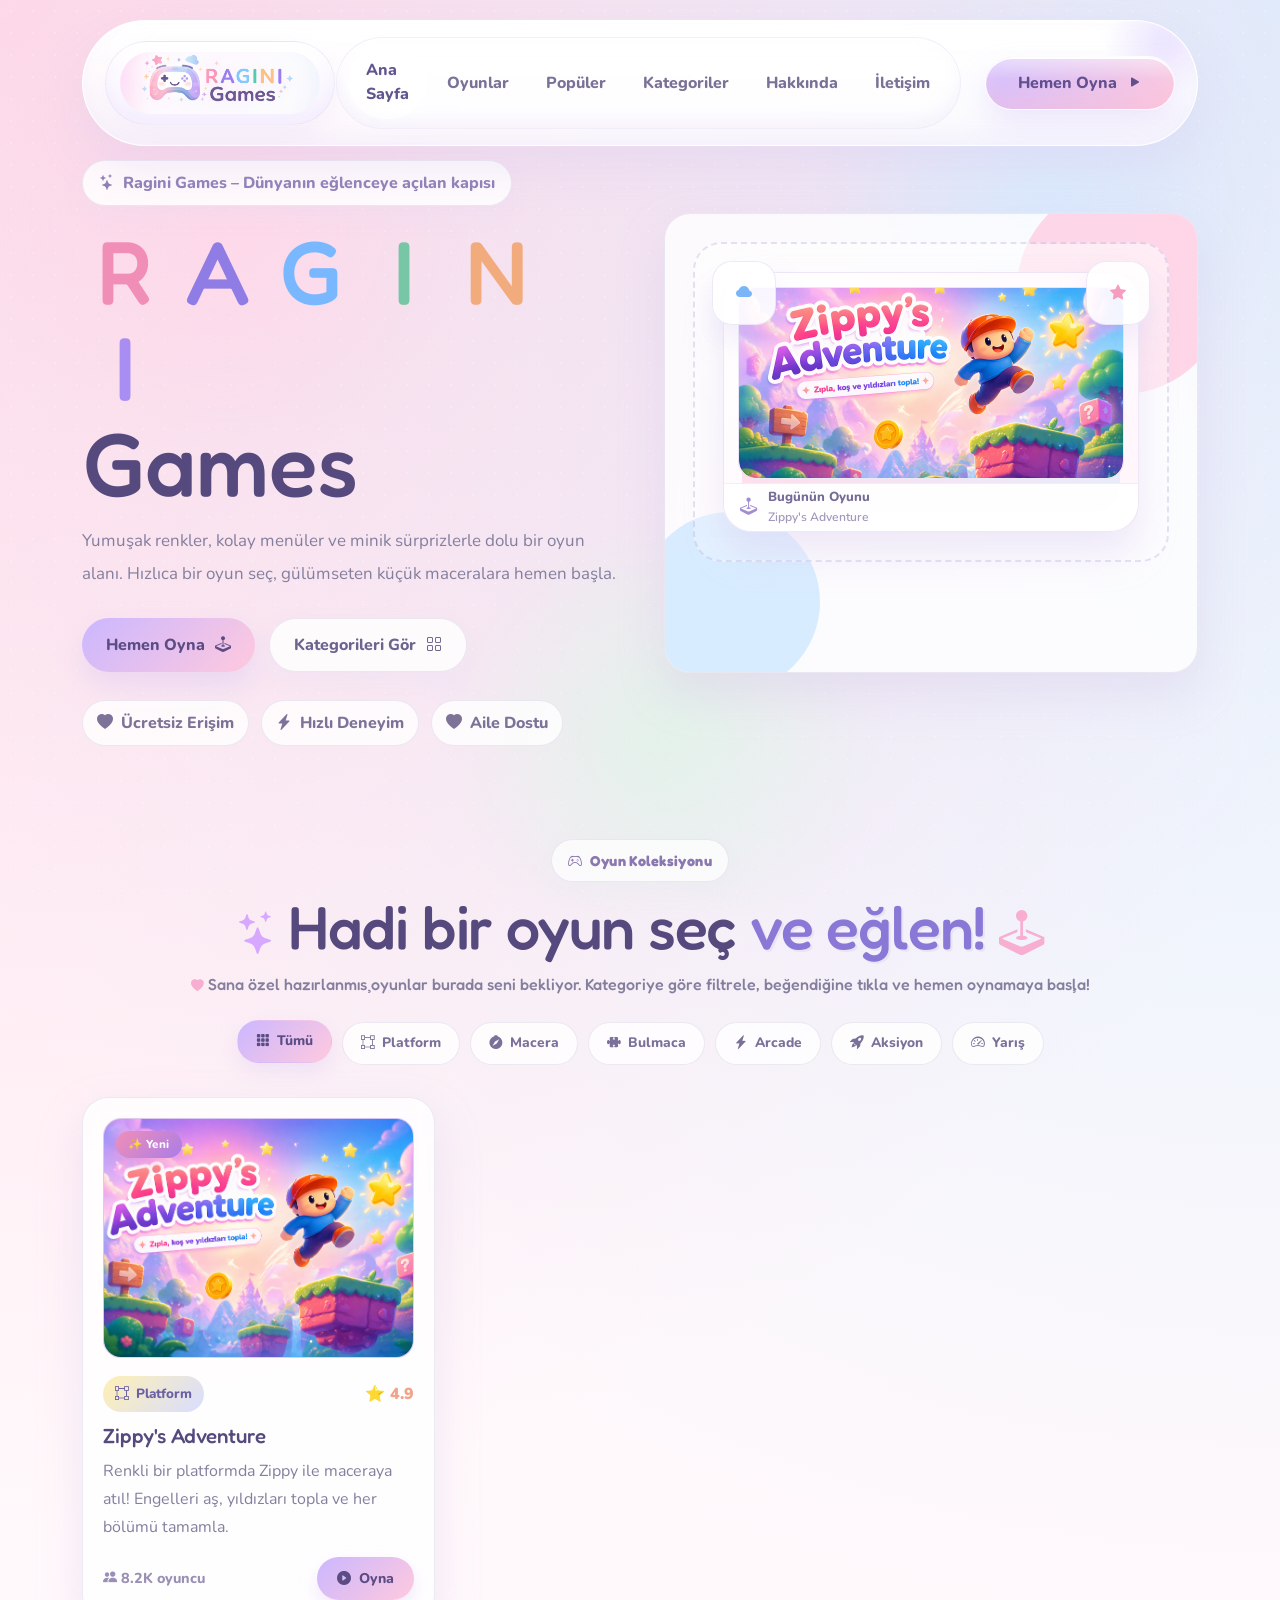
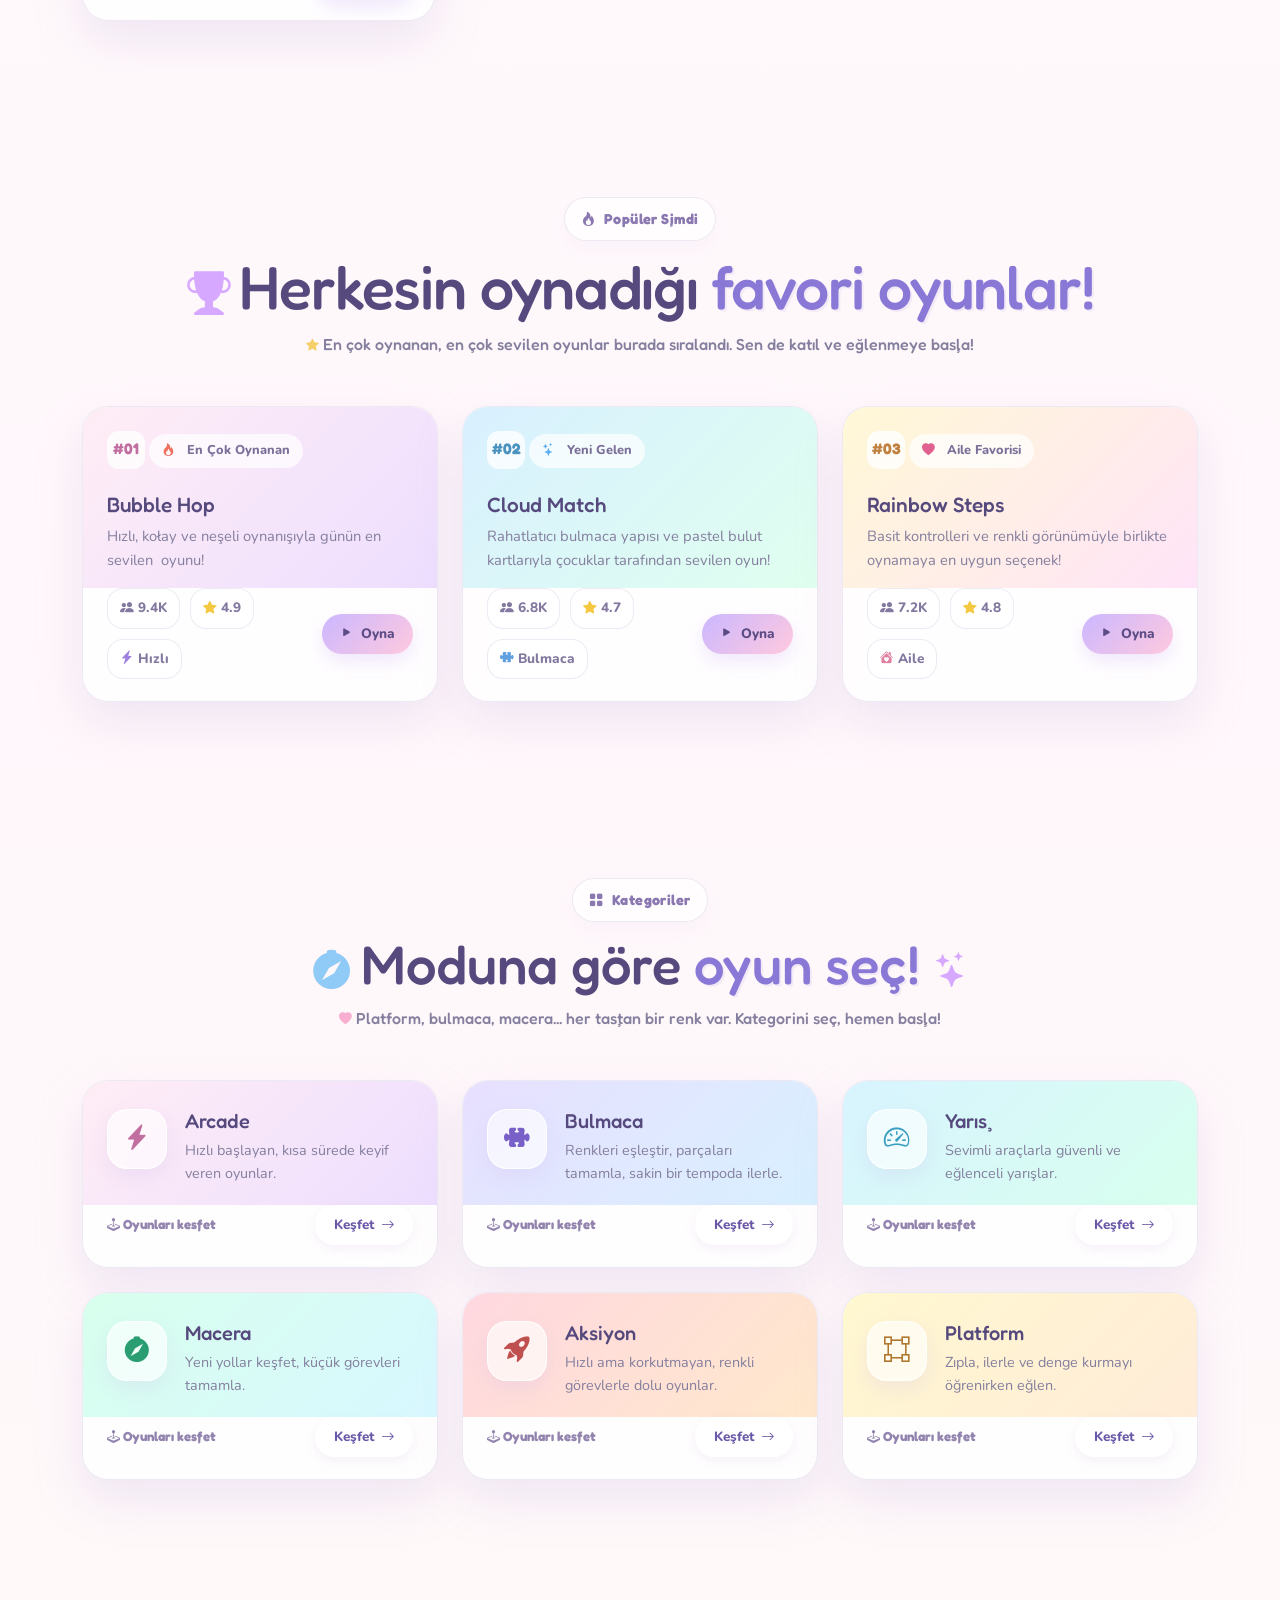
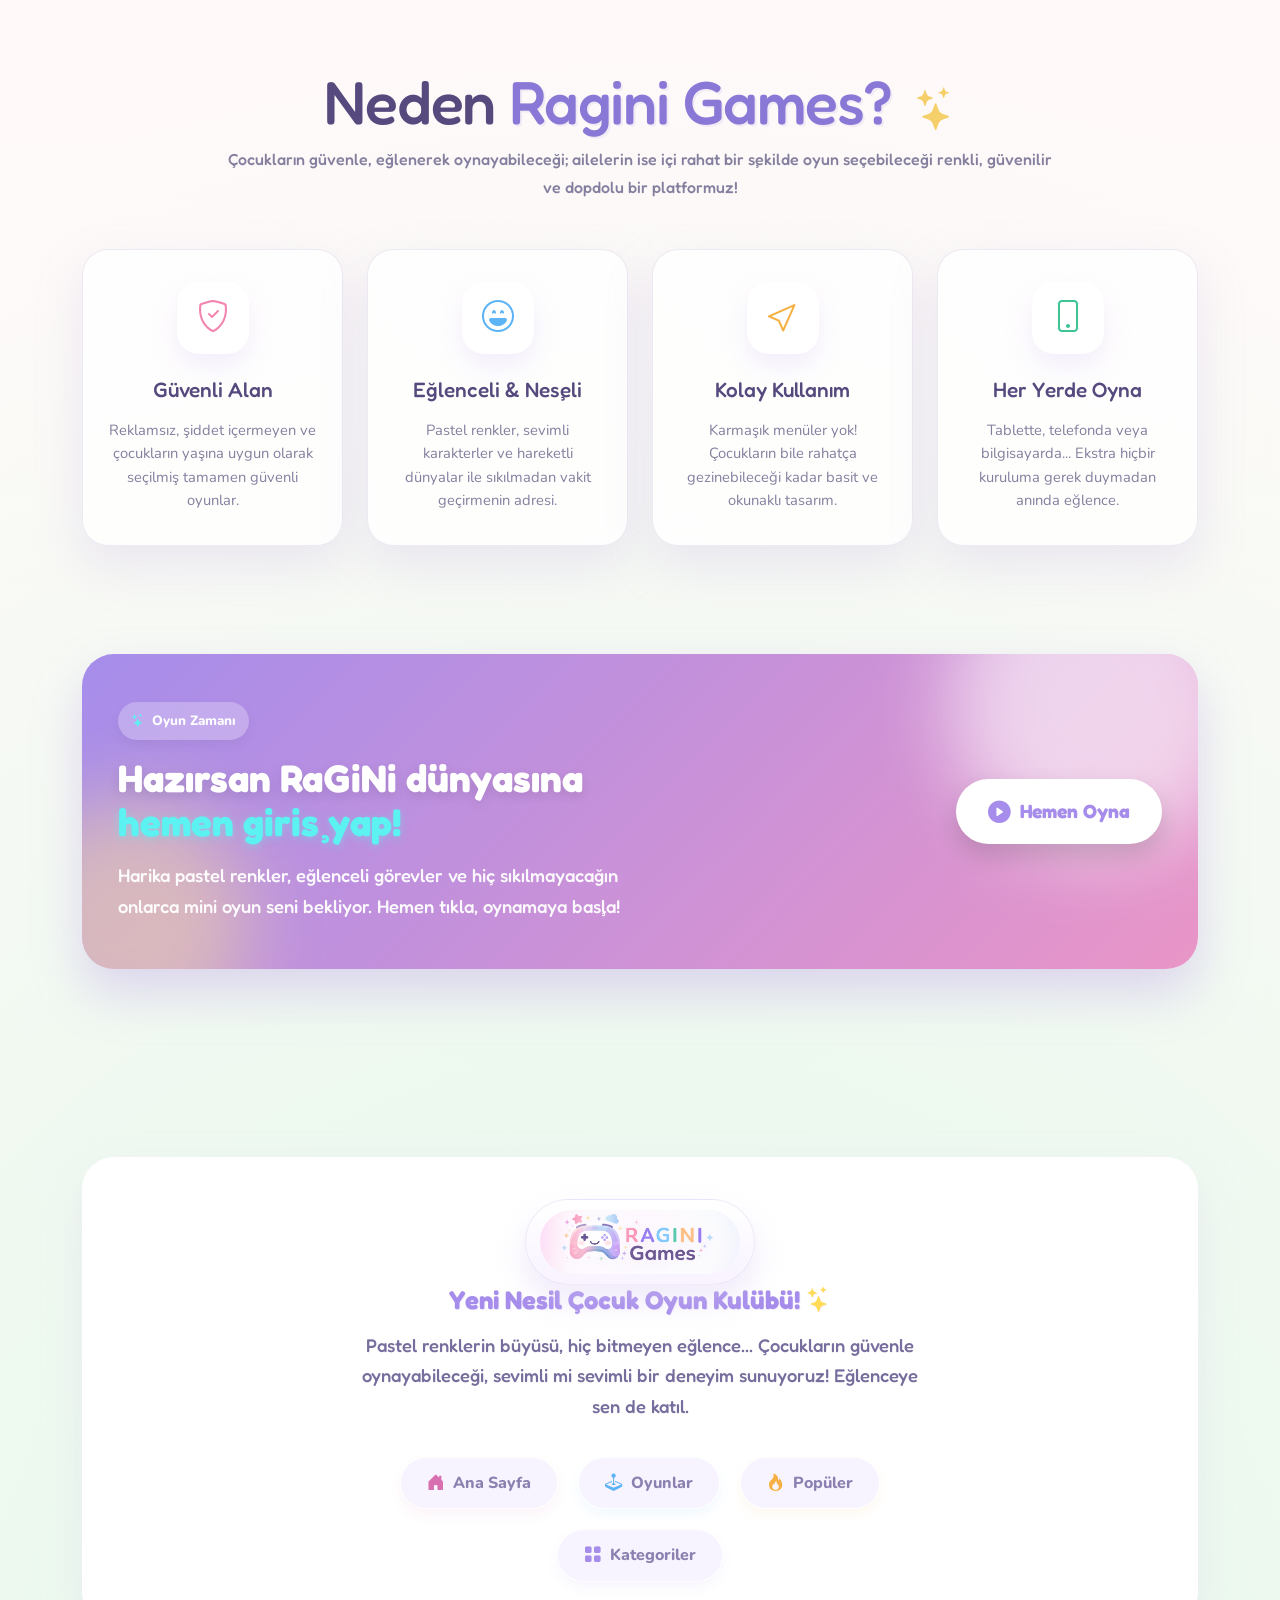
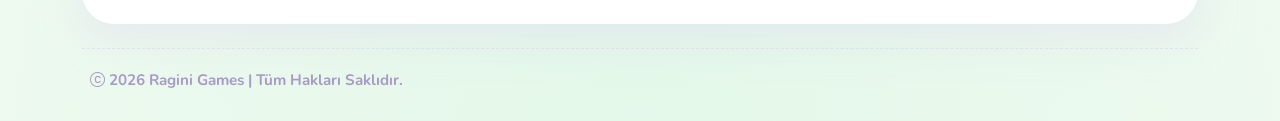
==== index.html @ 92280c50 "Feat: Arayüz eklendi." ====
<!DOCTYPE html>
<html lang="tr">

<head>
    <meta charset="UTF-8">
    <meta name="viewport" content="width=device-width, initial-scale=1.0">
    <title>Ragini Games | Eğlenceli Oyun Dünyası</title>
    <meta name="description"
        content="Ragini Games ile pastel renklerde, yumuşak tasarımlı ve çocuk dostu 2D oyunları keşfet.">

    <link rel="preconnect" href="https://fonts.googleapis.com">
    <link rel="preconnect" href="https://fonts.gstatic.com" crossorigin>
    <link
        href="https://fonts.googleapis.com/css2?family=Fredoka:wght@400;500;600;700&family=Nunito:wght@400;600;700;800&display=swap"
        rel="stylesheet">
    <link href="https://cdn.jsdelivr.net/npm/bootstrap@5.3.3/dist/css/bootstrap.min.css" rel="stylesheet"
        integrity="sha384-QWTKZyjpPEjISv5WaRU9OFeRpok6YctnYmDr5pNlyT2bRjXh0JMhjY6hW+ALEwIH" crossorigin="anonymous">
    <link rel="stylesheet" href="https://cdn.jsdelivr.net/npm/bootstrap-icons@1.11.3/font/bootstrap-icons.min.css">

    <style>
        :root {
            --bg: #fffaf7;
            --surface: rgba(255, 255, 255, 0.8);
            --surface-strong: #ffffff;
            --text: #4f4a67;
            --heading: #55497d;
            --muted: #847f9e;
            --border: rgba(148, 140, 190, 0.18);
            --pink: #ffc6de;
            --lavender: #d9c8ff;
            --sky: #cfe8ff;
            --mint: #cdf5df;
            --peach: #ffd8bf;
            --yellow: #ffe9a8;
            --shadow: 0 20px 45px rgba(202, 184, 228, 0.28);
            --radius-xl: 34px;
            --radius-lg: 26px;
            --radius-md: 20px;
            --font-heading: "Fredoka", sans-serif;
            --font-body: "Nunito", sans-serif;
        }

        * {
            box-sizing: border-box;
        }

        html {
            scroll-behavior: smooth;
        }

        body {
            margin: 0;
            color: var(--text);
            font-family: var(--font-body);
            background:
                radial-gradient(circle at top left, rgba(255, 198, 222, 0.65), transparent 30%),
                radial-gradient(circle at top right, rgba(207, 232, 255, 0.7), transparent 32%),
                radial-gradient(circle at bottom center, rgba(205, 245, 223, 0.55), transparent 34%),
                linear-gradient(180deg, #fffdfb 0%, #fff7fb 45%, #fefcf7 100%);
            overflow-x: hidden;
        }

        body::before,
        body::after {
            content: "";
            position: fixed;
            inset: 0;
            pointer-events: none;
            z-index: -1;
        }

        body::before {
            background-image: radial-gradient(rgba(255, 255, 255, 0.55) 1px, transparent 1px);
            background-size: 22px 22px;
            opacity: 0.4;
        }

        body::after {
            background:
                radial-gradient(circle at 18% 25%, rgba(255, 214, 232, 0.7), transparent 18%),
                radial-gradient(circle at 82% 22%, rgba(210, 235, 255, 0.65), transparent 18%),
                radial-gradient(circle at 52% 82%, rgba(214, 247, 225, 0.6), transparent 22%);
            filter: blur(16px);
        }

        a {
            color: inherit;
            text-decoration: none;
        }

        section {
            position: relative;
            padding: 88px 0;
        }

        .section-intro {
            max-width: 620px;
            margin-bottom: 32px;
        }

        .section-label {
            display: inline-flex;
            align-items: center;
            gap: 8px;
            padding: 10px 16px;
            border-radius: 999px;
            background: rgba(255, 255, 255, 0.72);
            border: 1px solid var(--border);
            box-shadow: 0 8px 20px rgba(234, 221, 247, 0.22);
            color: #8b78b1;
            font-size: 0.84rem;
            font-weight: 800;
            letter-spacing: 0.03em;
        }

        .section-title {
            margin: 16px 0 12px;
            color: var(--heading);
            font-family: var(--font-heading);
            font-size: clamp(2rem, 4vw, 3.3rem);
            line-height: 1.08;
        }

        .accent {
            color: #8a78d6;
        }

        .section-copy,
        .muted {
            color: var(--muted);
            font-size: 1.02rem;
            line-height: 1.8;
        }

        .soft-card {
            background: var(--surface);
            border: 1px solid var(--border);
            border-radius: var(--radius-lg);
            box-shadow: var(--shadow);
            backdrop-filter: blur(10px);
        }

        .lift {
            transition: transform 0.25s ease, box-shadow 0.25s ease;
        }

        .lift:hover {
            transform: translateY(-6px);
            box-shadow: 0 26px 48px rgba(202, 184, 228, 0.34);
        }

        .btn-soft {
            display: inline-flex;
            align-items: center;
            justify-content: center;
            gap: 10px;
            min-width: 158px;
            padding: 14px 24px;
            border-radius: 999px;
            font-weight: 800;
            border: 0;
            transition: transform 0.2s ease, box-shadow 0.2s ease;
        }

        .btn-soft:hover {
            transform: translateY(-2px);
        }

        .btn-soft.primary {
            background: linear-gradient(135deg, #cbb7ff, #ffc9de);
            color: #5b4c86;
            box-shadow: 0 14px 28px rgba(214, 193, 244, 0.42);
        }

        .btn-soft.secondary {
            background: rgba(255, 255, 255, 0.82);
            color: #6d6590;
            border: 1px solid var(--border);
            box-shadow: 0 10px 24px rgba(226, 218, 245, 0.24);
        }

        .site-navbar {
            padding: 20px 0;
            transition: padding 0.25s ease;
        }

        .site-navbar .nav-shell {
            position: relative;
            display: flex;
            flex-wrap: wrap;
            align-items: center;
            justify-content: space-between;
            gap: 16px 22px;
            background: linear-gradient(180deg, rgba(255, 255, 255, 0.96), rgba(255, 255, 255, 0.82));
            border: 1px solid rgba(255, 255, 255, 0.88);
            border-radius: 999px;
            padding: 16px 22px;
            box-shadow:
                0 24px 44px rgba(214, 198, 239, 0.3),
                inset 0 2px 0 rgba(255, 255, 255, 0.95),
                inset 0 -12px 20px rgba(235, 229, 250, 0.42);
            backdrop-filter: blur(14px);
            overflow: hidden;
            transition: box-shadow 0.25s ease, background 0.25s ease, transform 0.25s ease;
        }

        .site-navbar .nav-shell::before,
        .site-navbar .nav-shell::after {
            content: "";
            position: absolute;
            pointer-events: none;
            border-radius: 999px;
        }

        .site-navbar .nav-shell::before {
            inset: 4px 90px auto 26px;
            height: 46%;
            background: linear-gradient(180deg, rgba(255, 255, 255, 0.95), rgba(255, 255, 255, 0));
            opacity: 0.9;
        }

        .site-navbar .nav-shell::after {
            width: 116px;
            height: 116px;
            right: -26px;
            top: -38px;
            background: radial-gradient(circle, rgba(217, 200, 255, 0.5), rgba(217, 200, 255, 0.08) 60%, transparent 70%);
            filter: blur(4px);
        }

        .site-navbar.scrolled {
            padding: 14px 0;
        }

        .site-navbar.scrolled .nav-shell {
            background: linear-gradient(180deg, rgba(255, 255, 255, 0.98), rgba(252, 249, 255, 0.9));
            box-shadow:
                0 22px 38px rgba(207, 192, 232, 0.34),
                inset 0 2px 0 rgba(255, 255, 255, 0.98),
                inset 0 -10px 18px rgba(236, 231, 249, 0.46);
        }

        .brand-mark {
            display: flex;
            align-items: center;
            gap: 12px;
            color: var(--heading);
            font-family: var(--font-heading);
            font-size: 1.15rem;
        }

        .brand-badge {
            width: 46px;
            height: 46px;
            display: inline-flex;
            align-items: center;
            justify-content: center;
            border-radius: 16px;
            background: linear-gradient(135deg, var(--lavender), var(--pink));
            color: #64568b;
            box-shadow: 0 10px 24px rgba(214, 196, 242, 0.42);
        }

        .brand-mark small {
            display: block;
            margin-top: 2px;
            color: #9a91b3;
            font-family: var(--font-body);
            font-size: 0.78rem;
            font-weight: 700;
        }

        .header-brand {
            position: relative;
            z-index: 1;
            display: flex;
            align-items: center;
            gap: 0;
            min-width: 0;
            flex: 0 0 auto;
            margin-right: auto;
        }

        .header-logo-shell {
            position: relative;
            display: inline-flex;
            align-items: center;
            justify-content: center;
            width: clamp(190px, 18vw, 250px);
            padding: 10px 14px;
            border-radius: 999px;
            background: linear-gradient(180deg, rgba(255, 255, 255, 0.98), rgba(247, 241, 255, 0.88));
            border: 1px solid rgba(204, 192, 235, 0.3);
            box-shadow:
                0 12px 26px rgba(217, 203, 242, 0.22),
                inset 0 2px 0 rgba(255, 255, 255, 0.96),
                inset 0 -10px 14px rgba(240, 232, 251, 0.48);
            overflow: hidden;
        }

        .header-logo-shell::before {
            content: "";
            position: absolute;
            inset: 4px 18px auto;
            height: 48%;
            border-radius: 999px;
            background: linear-gradient(180deg, rgba(255, 255, 255, 0.92), rgba(255, 255, 255, 0));
            opacity: 0.9;
        }

        .header-logo-img {
            position: relative;
            z-index: 1;
            display: block;
            width: 100%;
            height: 62px;
            object-fit: cover;
            object-position: center;
            border-radius: 999px;
        }

        .navbar-toggler {
            border: 0;
            position: relative;
            z-index: 1;
            background: linear-gradient(180deg, rgba(255, 255, 255, 0.96), rgba(238, 230, 250, 0.88));
            border-radius: 18px;
            padding: 11px 13px;
            color: #6b618e;
            box-shadow:
                0 10px 20px rgba(217, 201, 242, 0.28),
                inset 0 2px 0 rgba(255, 255, 255, 0.98);
        }

        #mainNav {
            position: relative;
            z-index: 1;
            flex-basis: 100%;
        }

        .nav-links-bubble {
            gap: 2px;
        }

        .navbar-nav .nav-link {
            position: relative;
            color: #7a7197;
            font-weight: 800;
            padding: 0.8rem 1.1rem !important;
            border-radius: 999px;
            transition: color 0.2s ease, transform 0.2s ease, background 0.2s ease;
        }

        .navbar-nav .nav-link:hover,
        .navbar-nav .nav-link.active {
            color: #63558e;
            background: rgba(255, 255, 255, 0.68);
            transform: translateY(-1px);
        }

        .nav-cta {
            position: relative;
            z-index: 1;
            min-width: 190px;
            padding-inline: 28px;
            border: 1px solid rgba(255, 255, 255, 0.92);
            background:
                linear-gradient(180deg, rgba(255, 255, 255, 0.42), rgba(255, 255, 255, 0) 42%),
                linear-gradient(135deg, #d2bfff, #ffc8dc);
            color: #614f90;
            box-shadow:
                0 16px 28px rgba(214, 193, 244, 0.34),
                inset 0 2px 0 rgba(255, 255, 255, 0.96),
                inset 0 -10px 16px rgba(243, 182, 217, 0.28),
                inset 0 12px 18px rgba(255, 255, 255, 0.16);
        }

        .nav-cta:hover {
            box-shadow:
                0 18px 32px rgba(214, 193, 244, 0.42),
                inset 0 2px 0 rgba(255, 255, 255, 0.98),
                inset 0 -10px 16px rgba(243, 182, 217, 0.32),
                inset 0 12px 18px rgba(255, 255, 255, 0.2);
        }

        @media (min-width: 992px) {
            .site-navbar .nav-shell {
                flex-wrap: nowrap;
            }

            #mainNav {
                flex-basis: auto;
                flex-grow: 1;
                display: flex !important;
                align-items: center;
                justify-content: flex-end;
                gap: 14px;
                min-width: 0;
            }

            .nav-links-bubble {
                margin-left: auto;
                margin-right: 10px;
                padding: 8px 12px;
                border-radius: 999px;
                background: linear-gradient(180deg, rgba(255, 255, 255, 0.74), rgba(255, 255, 255, 0.56));
                border: 1px solid rgba(200, 188, 232, 0.24);
                box-shadow:
                    inset 0 2px 0 rgba(255, 255, 255, 0.92),
                    inset 0 -10px 16px rgba(237, 231, 249, 0.42);
            }
        }

        .hero {
            padding-top: 160px;
            padding-bottom: 88px;
        }

        .hero-note {
            display: inline-flex;
            align-items: center;
            gap: 8px;
            padding: 10px 16px;
            border-radius: 999px;
            background: rgba(255, 255, 255, 0.86);
            border: 1px solid var(--border);
            color: #8d7db5;
            font-weight: 800;
            box-shadow: 0 10px 24px rgba(227, 217, 243, 0.24);
        }

        .hero-title {
            margin: 22px 0 18px;
            color: var(--heading);
            font-family: var(--font-heading);
            font-size: clamp(2.8rem, 7vw, 5.6rem);
            line-height: 0.98;
        }

        .bounce-word {
            display: flex;
            flex-wrap: wrap;
            gap: 8px;
            margin-bottom: 8px;
        }

        .bounce-word span {
            display: inline-flex;
            align-items: center;
            justify-content: center;
            min-width: 0.95em;
            animation: hop 1.9s ease-in-out infinite;
            animation-delay: calc(var(--i) * 0.12s);
            transform-origin: center bottom;
        }

        .bounce-word span:nth-child(1) {
            color: #f18eb7;
        }

        .bounce-word span:nth-child(2) {
            color: #8f7ce4;
        }

        .bounce-word span:nth-child(3) {
            color: #79b8ff;
        }

        .bounce-word span:nth-child(4) {
            color: #77c7a6;
        }

        .bounce-word span:nth-child(5) {
            color: #f2ab7d;
        }

        .bounce-word span:nth-child(6) {
            color: #a88ef2;
        }

        .hero-subtitle {
            max-width: 560px;
            color: var(--muted);
            font-size: 1.06rem;
            line-height: 1.9;
        }

        .hero-actions {
            display: flex;
            flex-wrap: wrap;
            gap: 14px;
            margin-top: 28px;
        }

        .hero-pills {
            display: flex;
            flex-wrap: wrap;
            gap: 12px;
            margin-top: 28px;
        }

        .hero-pill {
            display: inline-flex;
            align-items: center;
            gap: 8px;
            padding: 10px 14px;
            border-radius: 999px;
            background: rgba(255, 255, 255, 0.8);
            border: 1px solid var(--border);
            color: #7d7398;
            font-weight: 800;
        }

        .hero-art {
            position: relative;
            min-height: 480px;
        }

        .play-panel {
            position: relative;
            padding: 28px;
            min-height: 460px;
            overflow: hidden;
        }

        .play-panel::before,
        .play-panel::after {
            content: "";
            position: absolute;
            border-radius: 50%;
            z-index: 0;
        }

        .play-panel::before {
            width: 210px;
            height: 210px;
            background: rgba(255, 198, 222, 0.7);
            top: -30px;
            right: -30px;
        }

        .play-panel::after {
            width: 180px;
            height: 180px;
            background: rgba(207, 232, 255, 0.8);
            bottom: -20px;
            left: -25px;
        }

        .toy-stage {
            position: relative;
            z-index: 1;
            width: 100%;
            height: 100%;
            border-radius: 28px;
            background: linear-gradient(180deg, rgba(255, 255, 255, 0.55), rgba(255, 255, 255, 0.25));
            border: 2px dashed rgba(163, 151, 213, 0.28);
            padding: 28px;
            display: flex;
            align-items: center;
            justify-content: center;
        }

        .toy-console {
            position: relative;
            width: min(100%, 420px);
            aspect-ratio: 16 / 10;
            border-radius: 28px;
            background: linear-gradient(145deg, #ffffff, #fff5fb);
            box-shadow: 0 22px 36px rgba(212, 195, 235, 0.35);
            border: 1px solid rgba(192, 181, 228, 0.28);
        }

        .toy-console::before {
            content: "";
            position: absolute;
            inset: 18px;
            border-radius: 28px;
            background: linear-gradient(160deg, var(--lavender), var(--pink), var(--sky));
            opacity: 0.55;
        }

        .toy-screen,
        .toy-cloud,
        .toy-star,
        .toy-coin,
        .toy-badge {
            position: absolute;
            z-index: 2;
        }

        .toy-screen {
            top: 14px;
            left: 14px;
            right: 14px;
            bottom: 52px;
            border-radius: 18px;
            background: linear-gradient(180deg, #fefeff, #fff6fb);
            border: 1px solid rgba(180, 170, 223, 0.26);
            display: flex;
            align-items: center;
            justify-content: center;
            overflow: hidden;
            box-shadow: inset 0 0 0 6px rgba(255, 255, 255, 0.45);
        }

        .toy-screen i {
            font-size: 4rem;
            color: #8d7cdf;
        }

        .toy-cloud,
        .toy-star,
        .toy-coin {
            width: 64px;
            height: 64px;
            border-radius: 20px;
            background: rgba(255, 255, 255, 0.9);
            border: 1px solid rgba(196, 186, 228, 0.3);
            display: flex;
            align-items: center;
            justify-content: center;
            box-shadow: 0 16px 26px rgba(221, 208, 242, 0.34);
        }

        .toy-cloud {
            top: -12px;
            left: -12px;
            color: #7ab6f7;
            z-index: 3;
        }

        .toy-star {
            top: -12px;
            right: -12px;
            color: #f59dbf;
            z-index: 3;
        }

        .toy-coin {
            display: none;
        }

        .toy-badge {
            bottom: 0;
            left: 0;
            right: 0;
            height: 48px;
            padding: 8px 16px;
            border-radius: 0 0 28px 28px;
            background: rgba(255, 255, 255, 0.95);
            border-top: 1px solid rgba(190, 178, 229, 0.22);
            display: flex;
            align-items: center;
            gap: 10px;
            color: #756b97;
            font-weight: 800;
            font-size: 0.82rem;
        }

        .toy-badge small {
            display: block;
            color: #a298bb;
            font-size: 0.76rem;
            font-weight: 600;
        }

        .float-soft {
            animation: bob 4.6s ease-in-out infinite;
        }

        .game-card,
        .trend-card,
        .why-card,
        .category-card {
            height: 100%;
            padding: 20px;
        }

        /* ── Game Grid & Cards ── */
        .games-grid {
            display: grid;
            grid-template-columns: repeat(auto-fill, minmax(320px, 1fr));
            gap: 28px;
        }

        .game-card {
            position: relative;
            border-radius: var(--radius-lg);
            overflow: hidden;
            display: flex;
            flex-direction: column;
            transition: transform 0.28s ease, box-shadow 0.28s ease;
        }

        .game-card:hover {
            transform: translateY(-8px);
            box-shadow: 0 32px 56px rgba(202, 184, 228, 0.38);
        }

        .game-thumb {
            position: relative;
            height: 240px;
            border-radius: 18px;
            margin-bottom: 18px;
            overflow: hidden;
            border: 1px solid rgba(183, 171, 223, 0.22);
            background: linear-gradient(135deg, #ffd8e8, #d6ccff);
        }

        .game-thumb img {
            width: 100%;
            height: 100%;
            object-fit: cover;
            object-position: top center;
            display: block;
            transition: transform 0.4s ease;
        }

        .game-card:hover .game-thumb img {
            transform: scale(1.05);
        }

        .game-thumb-placeholder {
            width: 100%;
            height: 100%;
            display: flex;
            align-items: center;
            justify-content: center;
            flex-direction: column;
            gap: 10px;
        }

        .game-thumb-placeholder i {
            font-size: 3.5rem;
            color: rgba(102, 89, 150, 0.7);
        }

        .thumb-1 {
            background: linear-gradient(135deg, #ffd8e8, #d6ccff);
        }

        .thumb-2 {
            background: linear-gradient(135deg, #ffe0c9, #fff1b7);
        }

        .thumb-3 {
            background: linear-gradient(135deg, #cfe8ff, #d7d0ff);
        }

        .thumb-4 {
            background: linear-gradient(135deg, #c8f3dd, #d8f0ff);
        }

        .thumb-5 {
            background: linear-gradient(135deg, #ffd7c6, #ffd8ef);
        }

        .thumb-6 {
            background: linear-gradient(135deg, #fff0b5, #d8ddff);
        }

        .game-badge-new {
            position: absolute;
            top: 12px;
            left: 12px;
            padding: 5px 12px;
            border-radius: 999px;
            background: linear-gradient(135deg, #f18eb7, #a97de8);
            color: #fff;
            font-size: 0.72rem;
            font-weight: 800;
            letter-spacing: 0.04em;
            box-shadow: 0 6px 14px rgba(241, 142, 183, 0.38);
            z-index: 2;
        }

        /* ── Today's Game Banner ── */
        .todays-game-banner {
            position: relative;
            border-radius: var(--radius-xl);
            overflow: hidden;
            cursor: pointer;
            transition: transform 0.28s ease, box-shadow 0.28s ease;
            display: block;
            text-decoration: none;
        }

        .todays-game-banner:hover {
            transform: translateY(-6px);
            box-shadow: 0 36px 64px rgba(180, 160, 220, 0.4);
        }

        .todays-game-inner {
            position: relative;
            min-height: 340px;
            display: flex;
            align-items: flex-end;
            overflow: hidden;
            border-radius: var(--radius-xl);
        }

        .todays-game-img {
            position: absolute;
            inset: 0;
            width: 100%;
            height: 100%;
            object-fit: cover;
            object-position: center;
            transition: transform 0.5s ease;
        }

        .todays-game-banner:hover .todays-game-img {
            transform: scale(1.04);
        }

        .todays-game-overlay {
            position: absolute;
            inset: 0;
            background: linear-gradient(to top, rgba(60, 40, 90, 0.85) 0%, rgba(60, 40, 90, 0.2) 55%, transparent 100%);
        }

        .todays-game-content {
            position: relative;
            z-index: 2;
            padding: 32px;
            width: 100%;
        }

        .todays-label {
            display: inline-flex;
            align-items: center;
            gap: 8px;
            padding: 8px 16px;
            border-radius: 999px;
            background: rgba(255, 255, 255, 0.2);
            border: 1px solid rgba(255, 255, 255, 0.35);
            backdrop-filter: blur(8px);
            color: #fff;
            font-size: 0.82rem;
            font-weight: 800;
            margin-bottom: 14px;
        }

        .todays-game-title {
            font-family: var(--font-heading);
            font-size: clamp(1.6rem, 3.5vw, 2.6rem);
            color: #fff;
            margin-bottom: 8px;
            line-height: 1.1;
        }

        .todays-game-category {
            color: rgba(255, 255, 255, 0.78);
            font-weight: 700;
            font-size: 0.9rem;
            margin-bottom: 20px;
        }

        .todays-game-play {
            display: inline-flex;
            align-items: center;
            gap: 10px;
            padding: 13px 26px;
            border-radius: 999px;
            background: linear-gradient(135deg, #cbb7ff, #ffc9de);
            color: #5b4c86;
            font-weight: 800;
            font-size: 0.95rem;
            box-shadow: 0 10px 26px rgba(214, 193, 244, 0.5);
            transition: transform 0.2s ease, box-shadow 0.2s ease;
        }

        .todays-game-play:hover {
            transform: translateY(-2px);
            box-shadow: 0 16px 32px rgba(214, 193, 244, 0.6);
        }

        /* placeholder bg for today's game when no image */
        .todays-placeholder-bg {
            position: absolute;
            inset: 0;
            background: linear-gradient(135deg, #d6ccff 0%, #ffd8e8 60%, #cfe8ff 100%);
        }

        /* ── Category Filter Tabs ── */
        .cat-filter-bar {
            display: flex;
            flex-wrap: wrap;
            gap: 10px;
            margin-bottom: 32px;
        }

        .cat-filter-btn {
            display: inline-flex;
            align-items: center;
            gap: 7px;
            padding: 10px 18px;
            border-radius: 999px;
            border: 1.5px solid var(--border);
            background: rgba(255, 255, 255, 0.8);
            color: #7b7099;
            font-weight: 800;
            font-size: 0.86rem;
            cursor: pointer;
            transition: all 0.22s ease;
        }

        .cat-filter-btn:hover,
        .cat-filter-btn.active {
            background: linear-gradient(135deg, #cbb7ff, #ffc9de);
            border-color: transparent;
            color: #5b4c86;
            box-shadow: 0 8px 20px rgba(214, 193, 244, 0.34);
            transform: translateY(-2px);
        }

        /* ── Play Button on Card ── */
        .btn-play {
            display: inline-flex;
            align-items: center;
            gap: 8px;
            padding: 11px 20px;
            border-radius: 999px;
            background: linear-gradient(135deg, #cbb7ff, #ffc9de);
            color: #5b4c86;
            font-weight: 800;
            font-size: 0.88rem;
            border: none;
            cursor: pointer;
            transition: transform 0.2s ease, box-shadow 0.2s ease;
            text-decoration: none;
            box-shadow: 0 8px 18px rgba(214, 193, 244, 0.36);
        }

        .btn-play:hover {
            transform: translateY(-2px);
            box-shadow: 0 14px 28px rgba(214, 193, 244, 0.46);
            color: #5b4c86;
        }

        .thumb-icon,
        .thumb-mini {
            position: absolute;
            color: rgba(102, 89, 150, 0.82);
        }

        .thumb-icon {
            left: 24px;
            bottom: 24px;
            font-size: 3.25rem;
        }

        .thumb-mini {
            right: 22px;
            top: 18px;
            font-size: 1.35rem;
        }

        .meta-row {
            display: flex;
            align-items: center;
            justify-content: space-between;
            gap: 12px;
            margin-bottom: 12px;
        }

        .pill {
            display: inline-flex;
            align-items: center;
            gap: 8px;
            padding: 8px 12px;
            border-radius: 999px;
            background: rgba(255, 255, 255, 0.82);
            border: 1px solid var(--border);
            color: #7b7099;
            font-size: 0.84rem;
            font-weight: 800;
        }

        .score {
            color: #f1a48c;
            font-weight: 900;
        }

        .game-card h3,
        .trend-card h3,
        .category-card h3,
        .why-card h3 {
            color: var(--heading);
            font-family: var(--font-heading);
            font-size: 1.32rem;
            margin-bottom: 10px;
        }

        .game-card p,
        .trend-card p,
        .category-card p,
        .why-card p {
            color: var(--muted);
            line-height: 1.75;
            margin-bottom: 16px;
        }

        .card-bottom {
            display: flex;
            align-items: center;
            justify-content: space-between;
            gap: 12px;
        }

        .small-link {
            display: inline-flex;
            align-items: center;
            gap: 8px;
            padding: 10px 14px;
            border-radius: 999px;
            background: #ffffff;
            border: 1px solid var(--border);
            color: #756b97;
            font-weight: 800;
        }

        .tiny-note {
            color: #9a90b5;
            font-weight: 800;
            font-size: 0.9rem;
        }

        .trend-card {
            display: flex;
            flex-direction: column;
            gap: 0;
            align-items: stretch;
            padding: 0;
            overflow: hidden;
            border-radius: var(--radius-lg);
            transition: transform 0.28s ease, box-shadow 0.28s ease;
        }

        .trend-card:hover {
            transform: translateY(-8px);
            box-shadow: 0 32px 56px rgba(202, 184, 228, 0.4);
        }

        .trend-card-top {
            padding: 24px 24px 16px;
            position: relative;
        }

        .trend-card-bottom {
            padding: 0 24px 22px;
            display: flex;
            align-items: center;
            justify-content: space-between;
            gap: 12px;
        }

        .trend-num {
            display: inline-flex;
            align-items: center;
            justify-content: center;
            width: 38px;
            height: 38px;
            border-radius: 12px;
            font-family: var(--font-heading);
            font-size: 0.95rem;
            font-weight: 900;
            margin-bottom: 14px;
        }

        .trend-play-btn {
            display: inline-flex;
            align-items: center;
            gap: 7px;
            padding: 10px 18px;
            border-radius: 999px;
            background: linear-gradient(135deg, #cbb7ff, #ffc9de);
            color: #5b4c86;
            font-weight: 800;
            font-size: 0.85rem;
            border: none;
            cursor: pointer;
            text-decoration: none;
            transition: transform 0.2s, box-shadow 0.2s;
            box-shadow: 0 8px 18px rgba(214, 193, 244, 0.35);
            white-space: nowrap;
        }

        .trend-play-btn:hover {
            transform: translateY(-2px);
            box-shadow: 0 14px 28px rgba(214, 193, 244, 0.48);
            color: #5b4c86;
        }

        .trend-stats {
            display: flex;
            flex-wrap: wrap;
            gap: 10px;
            margin-top: 12px;
        }

        .trend-chip {
            padding: 9px 12px;
            border-radius: 16px;
            background: rgba(255, 255, 255, 0.85);
            border: 1px solid var(--border);
            color: #83789f;
            font-weight: 800;
            font-size: 0.85rem;
        }

        /* ── Category Cards ── */
        .category-card {
            position: relative;
            border-radius: var(--radius-lg);
            overflow: hidden;
            padding: 0;
            transition: transform 0.28s ease, box-shadow 0.28s ease;
            display: flex;
            flex-direction: column;
        }

        .category-card:hover {
            transform: translateY(-8px);
            box-shadow: 0 28px 52px rgba(200, 180, 230, 0.4);
        }

        .cat-card-top {
            padding: 28px 24px 20px;
            display: flex;
            align-items: flex-start;
            gap: 18px;
        }

        .cat-icon-wrap {
            flex-shrink: 0;
            width: 60px;
            height: 60px;
            border-radius: 20px;
            display: flex;
            align-items: center;
            justify-content: center;
            font-size: 1.6rem;
            background: rgba(255, 255, 255, 0.65);
            border: 1px solid rgba(255, 255, 255, 0.9);
            box-shadow: 0 8px 20px rgba(200, 180, 230, 0.22);
            transition: transform 0.25s ease;
        }

        .category-card:hover .cat-icon-wrap {
            transform: scale(1.12) rotate(-5deg);
        }

        .cat-card-bottom {
            padding: 0 24px 22px;
            margin-top: auto;
            display: flex;
            align-items: center;
            justify-content: space-between;
        }

        .cat-count-badge {
            font-family: var(--font-heading);
            font-size: 0.82rem;
            font-weight: 700;
            color: rgba(100, 80, 140, 0.7);
        }

        .cat-explore-btn {
            display: inline-flex;
            align-items: center;
            gap: 7px;
            padding: 9px 18px;
            border-radius: 999px;
            background: rgba(255, 255, 255, 0.8);
            border: 1.5px solid rgba(255, 255, 255, 0.95);
            color: #6b58a8;
            font-weight: 800;
            font-size: 0.84rem;
            text-decoration: none;
            transition: all 0.22s ease;
            box-shadow: 0 4px 12px rgba(200, 180, 230, 0.18);
            white-space: nowrap;
        }

        .cat-explore-btn:hover {
            background: rgba(255, 255, 255, 1);
            color: #5b4c86;
            box-shadow: 0 8px 22px rgba(200, 180, 230, 0.35);
            transform: translateX(3px);
        }

        /* ── Why Ragini Cards ── */
        .why-card {
            position: relative;
            padding: 32px 24px;
            border-radius: var(--radius-lg);
            text-align: center;
            overflow: hidden;
            z-index: 1;
            transition: all 0.3s cubic-bezier(0.4, 0, 0.2, 1);
            display: flex;
            flex-direction: column;
            align-items: center;
            justify-content: center;
            gap: 16px;
        }

        .why-card::before {
            content: "";
            position: absolute;
            inset: 0;
            border-radius: var(--radius-lg);
            z-index: -1;
            opacity: 0;
            transition: opacity 0.3s ease;
        }

        .why-card:hover {
            transform: translateY(-10px) scale(1.02);
            border-color: transparent;
        }

        .why-card:hover::before {
            opacity: 1;
        }

        .why-icon-box {
            width: 72px;
            height: 72px;
            border-radius: 22px;
            display: flex;
            align-items: center;
            justify-content: center;
            font-size: 2rem;
            margin-bottom: 8px;
            background: #ffffff;
            box-shadow: 0 12px 24px rgba(210, 190, 240, 0.25);
            transition: transform 0.4s cubic-bezier(0.34, 1.56, 0.64, 1);
        }

        .why-card:hover .why-icon-box {
            transform: scale(1.15) rotate(8deg);
        }

        /* Unique card hover gradients */
        .why-card.color-1:hover {
            box-shadow: 0 20px 40px rgba(255, 180, 210, 0.3);
        }

        .why-card.color-1::before {
            background: linear-gradient(135deg, #fff0f6, #ffe0ec);
        }

        .why-card.color-1 .why-icon-box {
            color: #f285b0;
        }

        .why-card.color-2:hover {
            box-shadow: 0 20px 40px rgba(180, 220, 255, 0.3);
        }

        .why-card.color-2::before {
            background: linear-gradient(135deg, #f0f8ff, #d8eeff);
        }

        .why-card.color-2 .why-icon-box {
            color: #5cb3f5;
        }

        .why-card.color-3:hover {
            box-shadow: 0 20px 40px rgba(255, 230, 150, 0.3);
        }

        .why-card.color-3::before {
            background: linear-gradient(135deg, #fffdf0, #ffebd0);
        }

        .why-card.color-3 .why-icon-box {
            color: #f5b041;
        }

        .why-card.color-4:hover {
            box-shadow: 0 20px 40px rgba(180, 240, 210, 0.3);
        }

        .why-card.color-4::before {
            background: linear-gradient(135deg, #f0fff8, #d8f7e8);
        }

        .why-card.color-4 .why-icon-box {
            color: #3ec492;
        }

        .cta-panel {
            padding: 48px 36px;
            position: relative;
            overflow: hidden;
            border-radius: 32px;
            background: linear-gradient(135deg, #a68deb, #e995c7);
            box-shadow: 0 24px 48px rgba(180, 150, 230, 0.35);
            text-align: left;
            z-index: 1;
        }

        .cta-bg-shape1,
        .cta-bg-shape2 {
            position: absolute;
            border-radius: 50%;
            z-index: -1;
            filter: blur(40px);
            opacity: 0.6;
        }

        .cta-bg-shape1 {
            width: 300px;
            height: 300px;
            background: #fff;
            top: -100px;
            right: -50px;
            animation: float 8s ease-in-out infinite alternate;
        }

        .cta-bg-shape2 {
            width: 250px;
            height: 250px;
            background: rgba(255, 230, 150, 0.8);
            bottom: -80px;
            left: -80px;
            animation: float 10s ease-in-out infinite alternate-reverse;
        }

        .cta-title {
            color: #ffffff;
            font-family: var(--font-heading);
            font-size: clamp(2.2rem, 4.5vw, 3.4rem);
            line-height: 1.15;
            margin-bottom: 16px;
            text-shadow: 0 4px 12px rgba(0, 0, 0, 0.1);
        }

        .cta-text {
            color: rgba(255, 255, 255, 0.9);
            font-size: 1.05rem;
            line-height: 1.7;
            font-weight: 500;
        }

        .btn-cta-play {
            display: inline-flex;
            align-items: center;
            gap: 10px;
            padding: 16px 32px;
            background: #ffffff;
            color: #a68deb;
            border-radius: 99px;
            font-family: var(--font-heading);
            font-size: 1.2rem;
            font-weight: 800;
            text-decoration: none;
            box-shadow: 0 12px 24px rgba(0, 0, 0, 0.15);
            transition: all 0.3s cubic-bezier(0.34, 1.56, 0.64, 1);
        }

        .btn-cta-play:hover {
            transform: scale(1.08) translateY(-4px);
            box-shadow: 0 16px 32px rgba(0, 0, 0, 0.25);
            color: #d86fb0;
        }

        .site-footer {
            padding: 60px 0 30px;
            margin-top: 40px;
        }

        .footer-box {
            padding: 40px;
            background: #ffffff;
            border-radius: 32px;
            box-shadow: 0 16px 40px rgba(210, 195, 240, 0.25);
            border: 2px solid rgba(255, 255, 255, 0.5);
            position: relative;
        }

        .footer-copy {
            color: var(--muted);
            line-height: 1.8;
            max-width: 330px;
            margin-top: 16px;
            font-size: 0.95rem;
        }

        .footer-links {
            display: flex;
            flex-wrap: wrap;
            gap: 16px 24px;
            justify-content: center;
        }

        .footer-links a {
            color: #8b80af;
            font-weight: 800;
            text-decoration: none;
            transition: color 0.2s ease, transform 0.2s ease;
            position: relative;
        }

        .footer-links a:hover {
            color: #d86fb0;
            transform: translateY(-2px);
        }

        .social-links {
            display: flex;
            justify-content: end;
            gap: 12px;
        }

        .social-links a {
            width: 48px;
            height: 48px;
            display: inline-flex;
            align-items: center;
            justify-content: center;
            border-radius: 18px;
            color: #a68deb;
            background: linear-gradient(135deg, #ffffff, #f4eeff);
            border: 1px solid rgba(255, 255, 255, 0.9);
            box-shadow: 0 8px 16px rgba(200, 180, 230, 0.2);
            font-size: 1.2rem;
            transition: all 0.3s cubic-bezier(0.34, 1.56, 0.64, 1);
        }

        .social-links a:hover {
            transform: translateY(-6px) rotate(5deg);
            background: #a68deb;
            color: #ffffff;
            box-shadow: 0 12px 24px rgba(166, 141, 235, 0.4);
        }

        .footer-note {
            color: #a89bc5;
            font-size: 0.95rem;
            font-weight: 700;
        }

        @keyframes hop {

            0%,
            100% {
                transform: translateY(0);
            }

            20% {
                transform: translateY(-10px);
            }

            40% {
                transform: translateY(0);
            }
        }

        @keyframes bob {

            0%,
            100% {
                transform: translateY(0);
            }

            50% {
                transform: translateY(-10px);
            }
        }

        @media (max-width: 991.98px) {
            .site-navbar .nav-shell {
                border-radius: 34px;
                padding: 16px;
            }

            .site-navbar .nav-shell::before {
                right: 26px;
            }

            .header-brand {
                max-width: calc(100% - 76px);
            }

            .header-logo-shell {
                width: min(240px, 100%);
            }

            .navbar-collapse {
                flex-basis: 100%;
                margin-top: 10px;
                padding: 12px;
                border-radius: 28px;
                background: linear-gradient(180deg, rgba(255, 255, 255, 0.92), rgba(246, 240, 255, 0.82));
                border: 1px solid rgba(197, 185, 229, 0.24);
                box-shadow:
                    inset 0 2px 0 rgba(255, 255, 255, 0.96),
                    0 14px 28px rgba(219, 206, 241, 0.22);
            }

            .nav-links-bubble {
                padding: 2px 0;
            }

            .nav-links-bubble .nav-link {
                width: 100%;
            }

            .nav-cta {
                width: 100%;
            }

            .hero {
                padding-top: 154px;
            }

            .hero-art {
                margin-top: 16px;
            }

            .trend-card {
                flex-direction: column;
                align-items: flex-start;
            }

            .social-links,
            .footer-links {
                justify-content: center;
            }
        }

        @media (max-width: 767.98px) {
            section {
                padding: 72px 0;
            }

            .hero-actions {
                flex-direction: column;
            }

            .btn-soft {
                width: 100%;
            }

            .play-panel {
                min-height: 390px;
                padding: 20px;
            }

            .toy-screen {
                inset: 62px 42px 78px;
            }

            .card-bottom {
                flex-direction: column;
                align-items: flex-start;
            }

            .footer-copy,
            .section-intro {
                max-width: 100%;
            }
        }

        @media (prefers-reduced-motion: reduce) {
            html {
                scroll-behavior: auto;
            }

            *,
            *::before,
            *::after {
                animation: none !important;
                transition: none !important;
            }
        }
    </style>
</head>

<body>
    <!-- Navbar -->
    <nav class="navbar navbar-expand-lg fixed-top site-navbar" id="siteNavbar">
        <div class="container">
            <div class="nav-shell w-100">
                <a class="navbar-brand p-0 m-0 header-brand" href="#ana-sayfa" aria-label="Ragini Games ana sayfa">
                    <span class="header-logo-shell">
                        <img src="assets/ragini_logo.png" alt="Ragini Games logosu" class="header-logo-img">
                    </span>
                </a>

                <button class="navbar-toggler" type="button" data-bs-toggle="collapse" data-bs-target="#mainNav"
                    aria-controls="mainNav" aria-expanded="false" aria-label="Menüyü aç">
                    <i class="bi bi-list fs-4"></i>
                </button>

                <div class="collapse navbar-collapse justify-content-lg-end" id="mainNav">
                    <ul class="navbar-nav align-items-lg-center nav-links-bubble">
                        <li class="nav-item"><a class="nav-link active" href="#ana-sayfa">Ana Sayfa</a></li>
                        <li class="nav-item"><a class="nav-link" href="#oyunlar">Oyunlar</a></li>
                        <li class="nav-item"><a class="nav-link" href="#populer">Popüler</a></li>
                        <li class="nav-item"><a class="nav-link" href="#kategoriler">Kategoriler</a></li>
                        <li class="nav-item"><a class="nav-link" href="#hakkinda">Hakkında</a></li>
                        <li class="nav-item"><a class="nav-link" href="#iletisim">İletişim</a></li>
                    </ul>
                    <a href="#oyunlar" class="btn-soft nav-cta mt-3 mt-lg-0">Hemen Oyna <i
                            class="bi bi-play-fill"></i></a>
                </div>
            </div>
        </div>
    </nav>

    <main>
        <!-- Hero -->
        <section class="hero" id="ana-sayfa">
            <div class="container">
                <div class="row align-items-center g-5">
                    <div class="col-lg-6">
                        <span class="hero-note"><i class="bi bi-stars"></i> Ragini Games – Dünyanın eğlenceye açılan
                            kapısı</span>
                        <h1 class="hero-title">
                            <span class="bounce-word" aria-label="Ragini">
                                <span style="--i:0">R</span>
                                <span style="--i:1">A</span>
                                <span style="--i:2">G</span>
                                <span style="--i:3">I</span>
                                <span style="--i:4">N</span>
                                <span style="--i:5">I</span>
                            </span>
                            <span>Games</span>
                        </h1>
                        <p class="hero-subtitle">
                            Yumuşak renkler, kolay menüler ve minik sürprizlerle dolu bir oyun alanı. Hızlıca bir oyun
                            seç, gülümseten küçük maceralara hemen başla.
                        </p>

                        <div class="hero-actions">
                            <a href="#oyunlar" class="btn-soft primary">Hemen Oyna <i class="bi bi-joystick"></i></a>
                            <a href="#kategoriler" class="btn-soft secondary">Kategorileri Gör <i
                                    class="bi bi-grid"></i></a>
                        </div>

                        <div class="hero-pills">
                            <span class="hero-pill"><i class="bi bi-heart-fill"></i> Ücretsiz Erişim</span>
                            <span class="hero-pill"><i class="bi bi-lightning-charge-fill"></i> Hızlı Deneyim</span>
                            <span class="hero-pill"><i class="bi bi-heart-fill"></i> Aile Dostu</span>
                        </div>
                    </div>

                    <div class="col-lg-6">
                        <div class="hero-art">
                            <div class="play-panel soft-card">
                                <div class="toy-stage">
                                    <div class="toy-console float-soft">
                                        <div class="toy-cloud"><i class="bi bi-cloud-fill"></i></div>
                                        <div class="toy-star"><i class="bi bi-star-fill"></i></div>
                                        <div class="toy-screen" id="heroToyScreen">
                                            <img id="hero-todays-img" src="" alt=""
                                                style="width:100%;height:100%;object-fit:cover;border-radius:17px;display:none;">
                                            <i class="bi bi-controller" id="hero-todays-icon"></i>
                                        </div>
                                        <div class="toy-badge">
                                            <i class="bi bi-joystick"
                                                style="color:#a08dd4;font-size:1.1rem;flex-shrink:0;"></i>
                                            <div>
                                                Bugünün Oyunu
                                                <small id="hero-todays-name">...</small>
                                            </div>
                                        </div>
                                    </div>
                                </div>
                            </div>
                        </div>
                    </div>
                </div>
            </div>
        </section>

        <!-- Featured Games -->
        <section id="oyunlar" style="padding-top:5px;">
            <div class="container">

                <!-- Games Section Header -->
                <div class="text-center mb-4" style="max-width:920px;margin-left:auto;margin-right:auto;">
                    <span class="section-label" style="font-family:var(--font-heading);font-size:0.9rem;">
                        <i class="bi bi-controller"></i> Oyun Koleksiyonu
                    </span>
                    <h2
                        style="font-family:var(--font-heading);color:var(--heading);font-size:clamp(2.4rem,5.2vw,3.8rem);line-height:1.1;margin:12px 0 10px;letter-spacing:-0.02em;">
                        <i class="bi bi-stars"
                            style="color:#d6a8ff;font-size:0.7em;vertical-align:middle;margin-right:10px;"></i>Hadi bir
                        oyun seç
                        <span style="color:#8a78d6;text-shadow: 2px 2px 0px rgba(138, 120, 214, 0.1);">ve
                            eğlen!</span><i class="bi bi-joystick"
                            style="color:#f7aed0;font-size:0.75em;vertical-align:middle;margin-left:14px;"></i>
                    </h2>
                    <p
                        style="font-family:var(--font-heading);color:var(--muted);font-size:1rem;line-height:1.7;font-weight:500;margin-bottom:0;">
                        <i class="bi bi-heart-fill" style="color:#f7aed0;font-size:0.8em;"></i>
                        Sana özel hazırlanmış oyunlar burada seni bekliyor.
                        Kategoriye göre filtrele, beğendiğine tıkla ve hemen oynamaya başla!
                    </p>
                </div>

                <!-- Category Filter -->
                <div class="cat-filter-bar" id="catFilterBar" style="justify-content:center;">
                    <button class="cat-filter-btn active" data-cat="all"><i class="bi bi-grid-3x3-gap-fill"></i>
                        Tümü</button>
                    <button class="cat-filter-btn" data-cat="Platform"><i class="bi bi-bounding-box"></i>
                        Platform</button>
                    <button class="cat-filter-btn" data-cat="Macera"><i class="bi bi-compass-fill"></i> Macera</button>
                    <button class="cat-filter-btn" data-cat="Bulmaca"><i class="bi bi-puzzle-fill"></i> Bulmaca</button>
                    <button class="cat-filter-btn" data-cat="Arcade"><i class="bi bi-lightning-charge-fill"></i>
                        Arcade</button>
                    <button class="cat-filter-btn" data-cat="Aksiyon"><i class="bi bi-rocket-takeoff-fill"></i>
                        Aksiyon</button>
                    <button class="cat-filter-btn" data-cat="Yarış"><i class="bi bi-speedometer2"></i> Yarış</button>
                </div>

                <!-- Games Grid -->
                <div class="games-grid" id="gamesGrid">
                    <!-- Cards dynamically rendered by JS -->
                </div>

            </div>
        </section>

        <!-- Trending -->
        <section id="populer">
            <div class="container">

                <!-- Header -->
                <div class="text-center mb-5" style="max-width:920px;margin-left:auto;margin-right:auto;">
                    <span class="section-label" style="font-family:var(--font-heading);font-size:0.9rem;">
                        <i class="bi bi-fire"></i> Popüler Şimdi
                    </span>
                    <h2
                        style="font-family:var(--font-heading);color:var(--heading);font-size:clamp(2.4rem,5.2vw,3.8rem);line-height:1.12;margin:12px 0 10px;letter-spacing:-0.02em;">
                        <i class="bi bi-trophy-fill"
                            style="color:#d6a8ff;font-size:0.72em;vertical-align:middle;margin-right:10px;"></i>Herkesin
                        oynadığı
                        <span style="color:#8a78d6;text-shadow: 2px 2px 0px rgba(138, 120, 214, 0.1);">favori
                            oyunlar!</span>
                    </h2>
                    <p
                        style="font-family:var(--font-heading);color:var(--muted);font-size:1rem;line-height:1.7;font-weight:500;margin-bottom:0;">
                        <i class="bi bi-star-fill" style="color:#f5d06a;font-size:0.8em;"></i>
                        En çok oynanan, en çok sevilen oyunlar burada sıralandı.
                        Sen de katıl ve eğlenmeye başla!
                    </p>
                </div>

                <!-- Trend Cards Grid -->
                <div class="row g-4">

                    <!-- #1 -->
                    <div class="col-12 col-md-4">
                        <article class="soft-card trend-card">
                            <div class="trend-card-top" style="background:linear-gradient(135deg,#ffedf5,#eddeff);">
                                <div class="trend-num" style="background:rgba(255,255,255,0.8);color:#c06fa0;">#01</div>
                                <span class="pill"
                                    style="background:rgba(255,255,255,0.72);border-color:transparent;font-size:0.8rem;padding:6px 12px;margin-bottom:10px;display:inline-flex;">
                                    <i class="bi bi-fire" style="color:#f07060;"></i>&nbsp;En Çok Oynanan
                                </span>
                                <h3
                                    style="font-family:var(--font-heading);font-size:1.3rem;margin:10px 0 6px;color:var(--heading);">
                                    Bubble Hop</h3>
                                <p style="color:var(--muted);font-size:0.92rem;line-height:1.65;margin:0;">Hızlı, kołay
                                    ve neşeli oynanışıyla günün en sevilen &nbsp;oyunu!</p>
                            </div>
                            <div class="trend-card-bottom">
                                <div class="trend-stats" style="margin-top:0;">
                                    <span class="trend-chip"><i class="bi bi-people-fill"></i> 9.4K</span>
                                    <span class="trend-chip"><i class="bi bi-star-fill" style="color:#f5c842;"></i>
                                        4.9</span>
                                    <span class="trend-chip"><i class="bi bi-lightning-charge-fill"
                                            style="color:#a080e0;"></i> Hızlı</span>
                                </div>
                                <a href="#" class="trend-play-btn"><i class="bi bi-play-fill"></i> Oyna</a>
                            </div>
                        </article>
                    </div>

                    <!-- #2 -->
                    <div class="col-12 col-md-4">
                        <article class="soft-card trend-card">
                            <div class="trend-card-top" style="background:linear-gradient(135deg,#d8f0ff,#e0ffef);">
                                <div class="trend-num" style="background:rgba(255,255,255,0.8);color:#4a92c0;">#02</div>
                                <span class="pill"
                                    style="background:rgba(255,255,255,0.72);border-color:transparent;font-size:0.8rem;padding:6px 12px;margin-bottom:10px;display:inline-flex;">
                                    <i class="bi bi-stars" style="color:#60b0f0;"></i>&nbsp;Yeni Gelen
                                </span>
                                <h3
                                    style="font-family:var(--font-heading);font-size:1.3rem;margin:10px 0 6px;color:var(--heading);">
                                    Cloud Match</h3>
                                <p style="color:var(--muted);font-size:0.92rem;line-height:1.65;margin:0;">Rahatlatıcı
                                    bulmaca yapısı ve pastel bulut kartlarıyla çocuklar tarafından sevilen oyun!</p>
                            </div>
                            <div class="trend-card-bottom">
                                <div class="trend-stats" style="margin-top:0;">
                                    <span class="trend-chip"><i class="bi bi-people-fill"></i> 6.8K</span>
                                    <span class="trend-chip"><i class="bi bi-star-fill" style="color:#f5c842;"></i>
                                        4.7</span>
                                    <span class="trend-chip"><i class="bi bi-puzzle-fill" style="color:#60a0e0;"></i>
                                        Bulmaca</span>
                                </div>
                                <a href="#" class="trend-play-btn"><i class="bi bi-play-fill"></i> Oyna</a>
                            </div>
                        </article>
                    </div>

                    <!-- #3 -->
                    <div class="col-12 col-md-4">
                        <article class="soft-card trend-card">
                            <div class="trend-card-top" style="background:linear-gradient(135deg,#fff8d6,#ffe4f8);">
                                <div class="trend-num" style="background:rgba(255,255,255,0.8);color:#c08040;">#03</div>
                                <span class="pill"
                                    style="background:rgba(255,255,255,0.72);border-color:transparent;font-size:0.8rem;padding:6px 12px;margin-bottom:10px;display:inline-flex;">
                                    <i class="bi bi-heart-fill" style="color:#e06090;"></i>&nbsp;Aile Favorisi
                                </span>
                                <h3
                                    style="font-family:var(--font-heading);font-size:1.3rem;margin:10px 0 6px;color:var(--heading);">
                                    Rainbow Steps</h3>
                                <p style="color:var(--muted);font-size:0.92rem;line-height:1.65;margin:0;">Basit
                                    kontrolleri ve renkli görünümüyle birlikte oynamaya en uygun seçenek!</p>
                            </div>
                            <div class="trend-card-bottom">
                                <div class="trend-stats" style="margin-top:0;">
                                    <span class="trend-chip"><i class="bi bi-people-fill"></i> 7.2K</span>
                                    <span class="trend-chip"><i class="bi bi-star-fill" style="color:#f5c842;"></i>
                                        4.8</span>
                                    <span class="trend-chip"><i class="bi bi-house-heart-fill"
                                            style="color:#e080a0;"></i> Aile</span>
                                </div>
                                <a href="#" class="trend-play-btn"><i class="bi bi-play-fill"></i> Oyna</a>
                            </div>
                        </article>
                    </div>

                </div>
            </div>
        </section>

        <!-- Categories -->
        <section id="kategoriler">
            <div class="container">

                <!-- Header -->
                <div class="text-center mb-5" style="max-width:780px;margin-left:auto;margin-right:auto;">
                    <span class="section-label" style="font-family:var(--font-heading);font-size:0.9rem;">
                        <i class="bi bi-grid-fill"></i> Kategoriler
                    </span>
                    <h2
                        style="font-family:var(--font-heading);color:var(--heading);font-size:clamp(2.2rem,4.5vw,3.4rem);line-height:1.12;margin:12px 0 10px;">
                        <i class="bi bi-compass-fill"
                            style="color:#90caf7;font-size:0.72em;vertical-align:middle;margin-right:10px;"></i>Moduna
                        göre
                        <span style="color:#8a78d6;text-shadow: 2px 2px 0px rgba(138, 120, 214, 0.1);">oyun
                            seç!</span><i class="bi bi-stars"
                            style="color:#d6a8ff;font-size:0.65em;vertical-align:middle;margin-left:14px;"></i>
                    </h2>
                    <p
                        style="font-family:var(--font-heading);color:var(--muted);font-size:1rem;line-height:1.7;font-weight:500;margin-bottom:0;">
                        <i class="bi bi-heart-fill" style="color:#f7aed0;font-size:0.8em;"></i>
                        Platform, bulmaca, macera... her taştan bir renk var.
                        Kategorini seç, hemen başla!
                    </p>
                </div>

                <!-- Category Cards -->
                <div class="row g-4">

                    <div class="col-md-6 col-xl-4">
                        <article class="soft-card category-card">
                            <div class="cat-card-top" style="background:linear-gradient(135deg,#ffedf5,#eddeff);">
                                <div class="cat-icon-wrap" style="color:#c06fa0;"><i
                                        class="bi bi-lightning-charge-fill"></i></div>
                                <div>
                                    <h3
                                        style="font-family:var(--font-heading);font-size:1.25rem;margin:0 0 6px;color:var(--heading);">
                                        Arcade</h3>
                                    <p style="color:var(--muted);font-size:0.9rem;line-height:1.6;margin:0;">Hızlı
                                        başlayan, kısa sürede keyif veren oyunlar.</p>
                                </div>
                            </div>
                            <div class="cat-card-bottom">
                                <span class="cat-count-badge"><i class="bi bi-joystick"></i> Oyunları keşfet</span>
                                <a href="#oyunlar" class="cat-explore-btn">Keşfet <i class="bi bi-arrow-right"></i></a>
                            </div>
                        </article>
                    </div>

                    <div class="col-md-6 col-xl-4">
                        <article class="soft-card category-card">
                            <div class="cat-card-top" style="background:linear-gradient(135deg,#e8e0ff,#d8f0ff);">
                                <div class="cat-icon-wrap" style="color:#7860c8;"><i class="bi bi-puzzle-fill"></i>
                                </div>
                                <div>
                                    <h3
                                        style="font-family:var(--font-heading);font-size:1.25rem;margin:0 0 6px;color:var(--heading);">
                                        Bulmaca</h3>
                                    <p style="color:var(--muted);font-size:0.9rem;line-height:1.6;margin:0;">Renkleri
                                        eşleştir, parçaları tamamla, sakin bir tempoda ilerle.</p>
                                </div>
                            </div>
                            <div class="cat-card-bottom">
                                <span class="cat-count-badge"><i class="bi bi-joystick"></i> Oyunları keşfet</span>
                                <a href="#oyunlar" class="cat-explore-btn">Keşfet <i class="bi bi-arrow-right"></i></a>
                            </div>
                        </article>
                    </div>

                    <div class="col-md-6 col-xl-4">
                        <article class="soft-card category-card">
                            <div class="cat-card-top" style="background:linear-gradient(135deg,#d8f4ff,#d8ffee);">
                                <div class="cat-icon-wrap" style="color:#3a9fc0;"><i class="bi bi-speedometer2"></i>
                                </div>
                                <div>
                                    <h3
                                        style="font-family:var(--font-heading);font-size:1.25rem;margin:0 0 6px;color:var(--heading);">
                                        Yarış</h3>
                                    <p style="color:var(--muted);font-size:0.9rem;line-height:1.6;margin:0;">Sevimli
                                        araçlarla güvenli ve eğlenceli yarışlar.</p>
                                </div>
                            </div>
                            <div class="cat-card-bottom">
                                <span class="cat-count-badge"><i class="bi bi-joystick"></i> Oyunları keşfet</span>
                                <a href="#oyunlar" class="cat-explore-btn">Keşfet <i class="bi bi-arrow-right"></i></a>
                            </div>
                        </article>
                    </div>

                    <div class="col-md-6 col-xl-4">
                        <article class="soft-card category-card">
                            <div class="cat-card-top" style="background:linear-gradient(135deg,#d8ffed,#d8f8ff);">
                                <div class="cat-icon-wrap" style="color:#2a9e72;"><i class="bi bi-compass-fill"></i>
                                </div>
                                <div>
                                    <h3
                                        style="font-family:var(--font-heading);font-size:1.25rem;margin:0 0 6px;color:var(--heading);">
                                        Macera</h3>
                                    <p style="color:var(--muted);font-size:0.9rem;line-height:1.6;margin:0;">Yeni yollar
                                        keşfet, küçük görevleri tamamla.</p>
                                </div>
                            </div>
                            <div class="cat-card-bottom">
                                <span class="cat-count-badge"><i class="bi bi-joystick"></i> Oyunları keşfet</span>
                                <a href="#oyunlar" class="cat-explore-btn">Keşfet <i class="bi bi-arrow-right"></i></a>
                            </div>
                        </article>
                    </div>

                    <div class="col-md-6 col-xl-4">
                        <article class="soft-card category-card">
                            <div class="cat-card-top" style="background:linear-gradient(135deg,#ffd8e0,#ffe8cc);">
                                <div class="cat-icon-wrap" style="color:#c05050;"><i
                                        class="bi bi-rocket-takeoff-fill"></i></div>
                                <div>
                                    <h3
                                        style="font-family:var(--font-heading);font-size:1.25rem;margin:0 0 6px;color:var(--heading);">
                                        Aksiyon</h3>
                                    <p style="color:var(--muted);font-size:0.9rem;line-height:1.6;margin:0;">Hızlı ama
                                        korkutmayan, renkli görevlerle dolu oyunlar.</p>
                                </div>
                            </div>
                            <div class="cat-card-bottom">
                                <span class="cat-count-badge"><i class="bi bi-joystick"></i> Oyunları keşfet</span>
                                <a href="#oyunlar" class="cat-explore-btn">Keşfet <i class="bi bi-arrow-right"></i></a>
                            </div>
                        </article>
                    </div>

                    <div class="col-md-6 col-xl-4">
                        <article class="soft-card category-card">
                            <div class="cat-card-top" style="background:linear-gradient(135deg,#fff8d0,#ffecd8);">
                                <div class="cat-icon-wrap" style="color:#b07830;"><i class="bi bi-bounding-box"></i>
                                </div>
                                <div>
                                    <h3
                                        style="font-family:var(--font-heading);font-size:1.25rem;margin:0 0 6px;color:var(--heading);">
                                        Platform</h3>
                                    <p style="color:var(--muted);font-size:0.9rem;line-height:1.6;margin:0;">Zıpla,
                                        ilerle ve denge kurmayı öğrenirken eğlen.</p>
                                </div>
                            </div>
                            <div class="cat-card-bottom">
                                <span class="cat-count-badge"><i class="bi bi-joystick"></i> Oyunları keşfet</span>
                                <a href="#oyunlar" class="cat-explore-btn">Keşfet <i class="bi bi-arrow-right"></i></a>
                            </div>
                        </article>
                    </div>

                </div>
            </div>
        </section>

        <!-- Why Ragini -->
        <section id="hakkinda">
            <div class="container">

                <!-- Header -->
                <div class="text-center mb-5" style="max-width:840px;margin-left:auto;margin-right:auto;">
                    <h2
                        style="font-family:var(--font-heading);color:var(--heading);font-size:clamp(2.4rem,5.2vw,3.8rem);line-height:1.12;margin:12px 0 10px;letter-spacing:-0.02em;">
                        Neden <span style="color:#8a78d6;text-shadow: 2px 2px 0px rgba(138, 120, 214, 0.1);">Ragini
                            Games?</span>
                        <i class="bi bi-stars"
                            style="color:#f5d06a;font-size:0.7em;vertical-align:middle;margin-left:8px;"></i>
                    </h2>
                    <p
                        style="font-family:var(--font-heading);color:var(--muted);font-size:1rem;line-height:1.7;font-weight:500;margin-bottom:0;">
                        Çocukların güvenle, eğlenerek oynayabileceği; ailelerin ise içi rahat bir şekilde oyun
                        seçebileceği renkli, güvenilir ve dopdolu bir platformuz!
                    </p>
                </div>

                <div class="row g-4">
                    <div class="col-md-6 col-xl-3">
                        <article class="soft-card why-card color-1">
                            <div class="why-icon-box">
                                <i class="bi bi-shield-check"></i>
                            </div>
                            <h3 style="font-family:var(--font-heading);font-size:1.3rem;margin:0;color:var(--heading);">
                                Güvenli Alan</h3>
                            <p style="color:var(--muted);font-size:0.92rem;line-height:1.6;margin:0;">
                                Reklamsız, şiddet içermeyen ve çocukların yaşına uygun olarak seçilmiş tamamen güvenli
                                oyunlar.
                            </p>
                        </article>
                    </div>
                    <div class="col-md-6 col-xl-3">
                        <article class="soft-card why-card color-2">
                            <div class="why-icon-box">
                                <i class="bi bi-emoji-laughing"></i>
                            </div>
                            <h3 style="font-family:var(--font-heading);font-size:1.3rem;margin:0;color:var(--heading);">
                                Eğlenceli & Neşeli</h3>
                            <p style="color:var(--muted);font-size:0.92rem;line-height:1.6;margin:0;">
                                Pastel renkler, sevimli karakterler ve hareketli dünyalar ile sıkılmadan vakit
                                geçirmenin adresi.
                            </p>
                        </article>
                    </div>
                    <div class="col-md-6 col-xl-3">
                        <article class="soft-card why-card color-3">
                            <div class="why-icon-box">
                                <i class="bi bi-cursor"></i>
                            </div>
                            <h3 style="font-family:var(--font-heading);font-size:1.3rem;margin:0;color:var(--heading);">
                                Kolay Kullanım</h3>
                            <p style="color:var(--muted);font-size:0.92rem;line-height:1.6;margin:0;">
                                Karmaşık menüler yok! Çocukların bile rahatça gezinebileceği kadar basit ve okunaklı
                                tasarım.
                            </p>
                        </article>
                    </div>
                    <div class="col-md-6 col-xl-3">
                        <article class="soft-card why-card color-4">
                            <div class="why-icon-box">
                                <i class="bi bi-phone"></i>
                            </div>
                            <h3 style="font-family:var(--font-heading);font-size:1.3rem;margin:0;color:var(--heading);">
                                Her Yerde Oyna</h3>
                            <p style="color:var(--muted);font-size:0.92rem;line-height:1.6;margin:0;">
                                Tablette, telefonda veya bilgisayarda... Ekstra hiçbir kuruluma gerek duymadan anında
                                eğlence.
                            </p>
                        </article>
                    </div>
                </div>
            </div>
        </section>
        <!-- CTA -->
        <section id="iletisim" style="padding-top:20px;">
            <div class="container">
                <div class="cta-panel">
                    <div class="cta-bg-shape1"></div>
                    <div class="cta-bg-shape2"></div>
                    <div class="row align-items-center g-4 cta-content">
                        <div class="col-lg-7 text-center text-lg-start">
                            <span class="pill"
                                style="background:rgba(255,255,255,0.25);color:#fff;border-color:transparent;margin-bottom:16px;box-shadow:0 4px 12px rgba(0,0,0,0.05);">
                                <i class="bi bi-stars" style="color:#5cf2f2;"></i> Oyun Zamanı
                            </span>
                            <h2 class="cta-title" style="font-size:clamp(1.8rem, 3vw, 2.6rem); font-weight:800; margin-bottom:16px;">
                                Hazırsan RaGiNi dünyasına<br>
                                <span style="color:#5cf2f2; text-shadow:0 2px 8px rgba(92,242,242,0.4);">hemen giriş yap!</span>
                            </h2>
                            <p class="cta-text mx-auto mx-lg-0 mb-0" style="font-size:1.15rem; font-family:var(--font-heading); color:rgba(255,255,255,0.95); max-width:560px; line-height:1.65; font-weight:500;">
                                Harika pastel renkler, eğlenceli görevler ve hiç sıkılmayacağın onlarca mini oyun seni
                                bekliyor. Hemen tıkla, oynamaya başla!
                            </p>
                        </div>
                        <div class="col-lg-5 text-center text-lg-end">
                            <a href="#oyunlar" class="btn-cta-play">
                                <i class="bi bi-play-circle-fill" style="font-size:1.4rem;"></i> Hemen Oyna
                            </a>
                        </div>
                    </div>
                </div>
            </div>
        </section>
    </main>

    <!-- Footer -->
    <footer class="site-footer">
        <div class="container">
            <div class="footer-box">
                <div class="row g-5 align-items-center justify-content-center mx-auto">

                    <!-- Centered Content -->
                    <div class="col-12 col-lg-10 col-xl-8 d-flex flex-column align-items-center text-center">
                        <!-- Logo -->
                        <a class="navbar-brand p-0 m-0 header-brand" href="#ana-sayfa" aria-label="Ragini Games ana sayfa" style="margin-bottom: 24px; display:inline-flex; justify-content:center;">
                            <span class="header-logo-shell" style="width: clamp(210px, 18vw, 250px); box-shadow: 0 16px 32px rgba(217, 203, 242, 0.4), inset 0 2px 0 rgba(255, 255, 255, 0.96);">
                                <img src="assets/ragini_logo.png" alt="Ragini Games logosu" class="header-logo-img" style="height: 64px;">
                            </span>
                        </a>

                        <!-- Heading & Text -->
                        <h4 style="font-family:var(--font-heading); color:#a68deb; font-size:1.6rem; font-weight:800; margin-bottom:14px; text-shadow: 1px 1px 0px rgba(166, 141, 235, 0.1);">
                            Yeni Nesil Çocuk Oyun Kulübü! <i class="bi bi-stars" style="color:#ffdb58;"></i>
                        </h4>
                        
                        <p class="mx-auto" style="max-width: 580px; margin-bottom: 36px; font-family:var(--font-heading); font-size:1.15rem; line-height:1.65; color:#786e9e; font-weight:500;">
                            Pastel renklerin büyüsü, hiç bitmeyen eğlence... Çocukların güvenle oynayabileceği, sevimli mi sevimli bir deneyim sunuyoruz! Eğlenceye sen de katıl.
                        </p>

                        <!-- Links evenly distributed -->
                        <nav class="footer-links w-100 d-flex justify-content-center flex-wrap" aria-label="Alt menü" style="gap:20px;">
                            <a href="#hero" style="display:flex; align-items:center; gap:8px; padding: 12px 26px; background:rgba(245, 240, 255, 0.8); border-radius:99px; border: 1px solid rgba(255,255,255,0.9); box-shadow:0 6px 12px rgba(216,111,176,0.08); transition:transform 0.2s;"><i class="bi bi-house-door-fill" style="color:#d86fb0; font-size:1.1rem;"></i> Ana Sayfa</a>
                            <a href="#oyunlar" style="display:flex; align-items:center; gap:8px; padding: 12px 26px; background:rgba(245, 240, 255, 0.8); border-radius:99px; border: 1px solid rgba(255,255,255,0.9); box-shadow:0 6px 12px rgba(92,179,245,0.08); transition:transform 0.2s;"><i class="bi bi-joystick" style="color:#5cb3f5; font-size:1.1rem;"></i> Oyunlar</a>
                            <a href="#populer" style="display:flex; align-items:center; gap:8px; padding: 12px 26px; background:rgba(245, 240, 255, 0.8); border-radius:99px; border: 1px solid rgba(255,255,255,0.9); box-shadow:0 6px 12px rgba(245,176,65,0.08); transition:transform 0.2s;"><i class="bi bi-fire" style="color:#f5b041; font-size:1.1rem;"></i> Popüler</a>
                            <a href="#kategoriler" style="display:flex; align-items:center; gap:8px; padding: 12px 26px; background:rgba(245, 240, 255, 0.8); border-radius:99px; border: 1px solid rgba(255,255,255,0.9); box-shadow:0 6px 12px rgba(166,141,235,0.08); transition:transform 0.2s;"><i class="bi bi-grid-fill" style="color:#a68deb; font-size:1.1rem;"></i> Kategoriler</a>
                        </nav>
                    </div>

                </div>
            </div>

            <!-- Bottom Note -->
            <div class="d-flex flex-column flex-md-row align-items-center justify-content-between gap-3 mt-4 px-2"
                style="border-top:1px dashed rgba(180, 150, 230, 0.2); padding-top:20px;">
                <span class="footer-note"><i class="bi bi-c-circle"></i> 2026 Ragini Games | Tüm Hakları
                    Saklıdır.</span>
            </div>
        </div>
    </footer>

    <script src="https://cdn.jsdelivr.net/npm/bootstrap@5.3.3/dist/js/bootstrap.bundle.min.js"
        integrity="sha384-YvpcrYf0tY3lHB60NNkmXc5s9fDVZLESaAA55NDzOxhy9GkcIdslK1eN7N6jIeHz"
        crossorigin="anonymous"></script>
    <script>
        /* ============================================================
           GAME DATABASE
           Yeni oyun eklemek için buraya obje ekle:
           {
             id: 'benzersiz-id',
             title: 'Oyun Adı',
             description: 'Kısa açıklama.',
             category: 'Platform', // Platform | Macera | Bulmaca | Arcade | Aksiyon | Yarış
             categoryIcon: 'bi-bounding-box', // Bootstrap Icons sınıfı
             image: 'assets/oyun_logo.png', // assets/ klasöründe, yoksa null
             path: '../Mario/index.html', // Oyunun index.html yolu
             isNew: true, // Yeni çıktı rozeti göster
             thumbClass: 'thumb-1', // Görsel yoksa kullanılacak arka plan (thumb-1..6)
             thumbIcon: 'bi-bounding-box', // Görsel yoksa büyük ikon
             rating: '4.9',
             playCount: '8.2K'
           }
        ============================================================ */
        const GAMES = [
            {
                id: 'zippys-adventure',
                title: "Zippy's Adventure",
                description: "Renkli bir platformda Zippy ile maceraya atıl! Engelleri aş, yıldızları topla ve her bölümü tamamla.",
                category: 'Platform',
                categoryIcon: 'bi-bounding-box',
                image: 'assets/zippys_adventure_logo.png',
                path: '../Mario/index.html',
                isNew: true,
                thumbClass: 'thumb-1',
                thumbIcon: 'bi-person-running',
                rating: '4.9',
                playCount: '8.2K'
            }
            /* ── Sonraki oyunları buraya ekle ── */
        ];

        /* ── Category color map ── */
        const CAT_COLORS = {
            'Platform': { bg: 'linear-gradient(135deg,#fff0b5,#d8ddff)', text: '#6b60a2' },
            'Macera': { bg: 'linear-gradient(135deg,#c8f3dd,#d8f0ff)', text: '#3a8f6e' },
            'Bulmaca': { bg: 'linear-gradient(135deg,#cfe8ff,#d7d0ff)', text: '#4a72b8' },
            'Arcade': { bg: 'linear-gradient(135deg,#ffd8e8,#d6ccff)', text: '#9262b8' },
            'Aksiyon': { bg: 'linear-gradient(135deg,#ffd7c6,#ffd8ef)', text: '#b86262' },
            'Yarış': { bg: 'linear-gradient(135deg,#ffe0c9,#fff1b7)', text: '#b87c33' }
        };

        /* ── Render game card ── */
        function renderCard(game) {
            const col = document.createElement('div');
            col.className = 'game-card-col';
            col.dataset.cat = game.category;

            const cat = CAT_COLORS[game.category] || { bg: 'linear-gradient(135deg,#ffd8e8,#d6ccff)', text: '#7b7099' };

            const thumbHTML = game.image
                ? `<img src="${game.image}" alt="${game.title}" loading="lazy">`
                : `<div class="game-thumb-placeholder"><i class="bi ${game.thumbIcon}"></i></div>`;

            const newBadge = game.isNew ? '<span class="game-badge-new">✨ Yeni</span>' : '';

            col.innerHTML = `
                <article class="soft-card game-card">
                    <div class="game-thumb ${game.image ? '' : game.thumbClass}">
                        ${newBadge}
                        ${thumbHTML}
                    </div>
                    <div class="meta-row">
                        <span class="pill" style="background:${cat.bg};color:${cat.text};border:none">
                            <i class="bi ${game.categoryIcon}"></i> ${game.category}
                        </span>
                        <span class="score">⭐ ${game.rating}</span>
                    </div>
                    <h3 style="font-family:var(--font-heading);color:var(--heading);font-size:1.28rem;margin-bottom:8px">${game.title}</h3>
                    <p style="color:var(--muted);line-height:1.75;margin-bottom:16px;flex:1">${game.description}</p>
                    <div class="card-bottom">
                        <span class="tiny-note"><i class="bi bi-people-fill"></i> ${game.playCount} oyuncu</span>
                        <a href="${game.path}" target="_blank" rel="noopener" class="btn-play">
                            <i class="bi bi-play-circle-fill"></i> Oyna
                        </a>
                    </div>
                </article>`;
            return col;
        }

        /* ── Render all games ── */
        function renderGames(filterCat) {
            const grid = document.getElementById('gamesGrid');
            grid.innerHTML = '';
            const list = filterCat === 'all' ? GAMES : GAMES.filter(g => g.category === filterCat);

            if (list.length === 0) {
                grid.innerHTML = '<div style="grid-column:1/-1;text-align:center;padding:48px;color:var(--muted);font-weight:700"><i class="bi bi-controller" style="font-size:2.5rem;display:block;margin-bottom:12px"></i>Bu kategoride henüz oyun yok, yakında ekleniyor!</div>';
                return;
            }
            list.forEach(g => grid.appendChild(renderCard(g)));
        }

        /* ── Category filter buttons ── */
        document.getElementById('catFilterBar').addEventListener('click', e => {
            const btn = e.target.closest('.cat-filter-btn');
            if (!btn) return;
            document.querySelectorAll('.cat-filter-btn').forEach(b => b.classList.remove('active'));
            btn.classList.add('active');
            renderGames(btn.dataset.cat);
        });

        /* ── Today's Game: hero console (seeded by date) ── */
        function todaysGame() {
            if (!GAMES.length) return;
            const today = new Date();
            const seed = today.getFullYear() * 10000 + (today.getMonth() + 1) * 100 + today.getDate();
            const idx = seed % GAMES.length;
            const game = GAMES[idx];

            /* Hero badge name */
            const heroName = document.getElementById('hero-todays-name');
            if (heroName) heroName.textContent = game.title;

            /* Hero console screen image */
            const heroImg = document.getElementById('hero-todays-img');
            const heroIcon = document.getElementById('hero-todays-icon');
            if (game.image && heroImg) {
                heroImg.src = game.image;
                heroImg.alt = game.title;
                heroImg.style.display = 'block';
                if (heroIcon) heroIcon.style.display = 'none';
            }
        }

        /* ── Init ── */
        renderGames('all');
        todaysGame();

        /* ── Navbar ── */
        const navbar = document.getElementById("siteNavbar");
        const collapseElement = document.getElementById("mainNav");
        const navLinks = document.querySelectorAll("#mainNav .nav-link");
        const navCollapse = collapseElement ? new bootstrap.Collapse(collapseElement, { toggle: false }) : null;

        const setNavbarState = () => {
            navbar.classList.toggle("scrolled", window.scrollY > 16);
        };

        setNavbarState();
        window.addEventListener("scroll", setNavbarState, { passive: true });

        navLinks.forEach((link) => {
            link.addEventListener("click", () => {
                navLinks.forEach((item) => item.classList.remove("active"));
                link.classList.add("active");
                if (window.innerWidth < 992 && navCollapse) navCollapse.hide();
            });
        });
    </script>
</body>

</html>
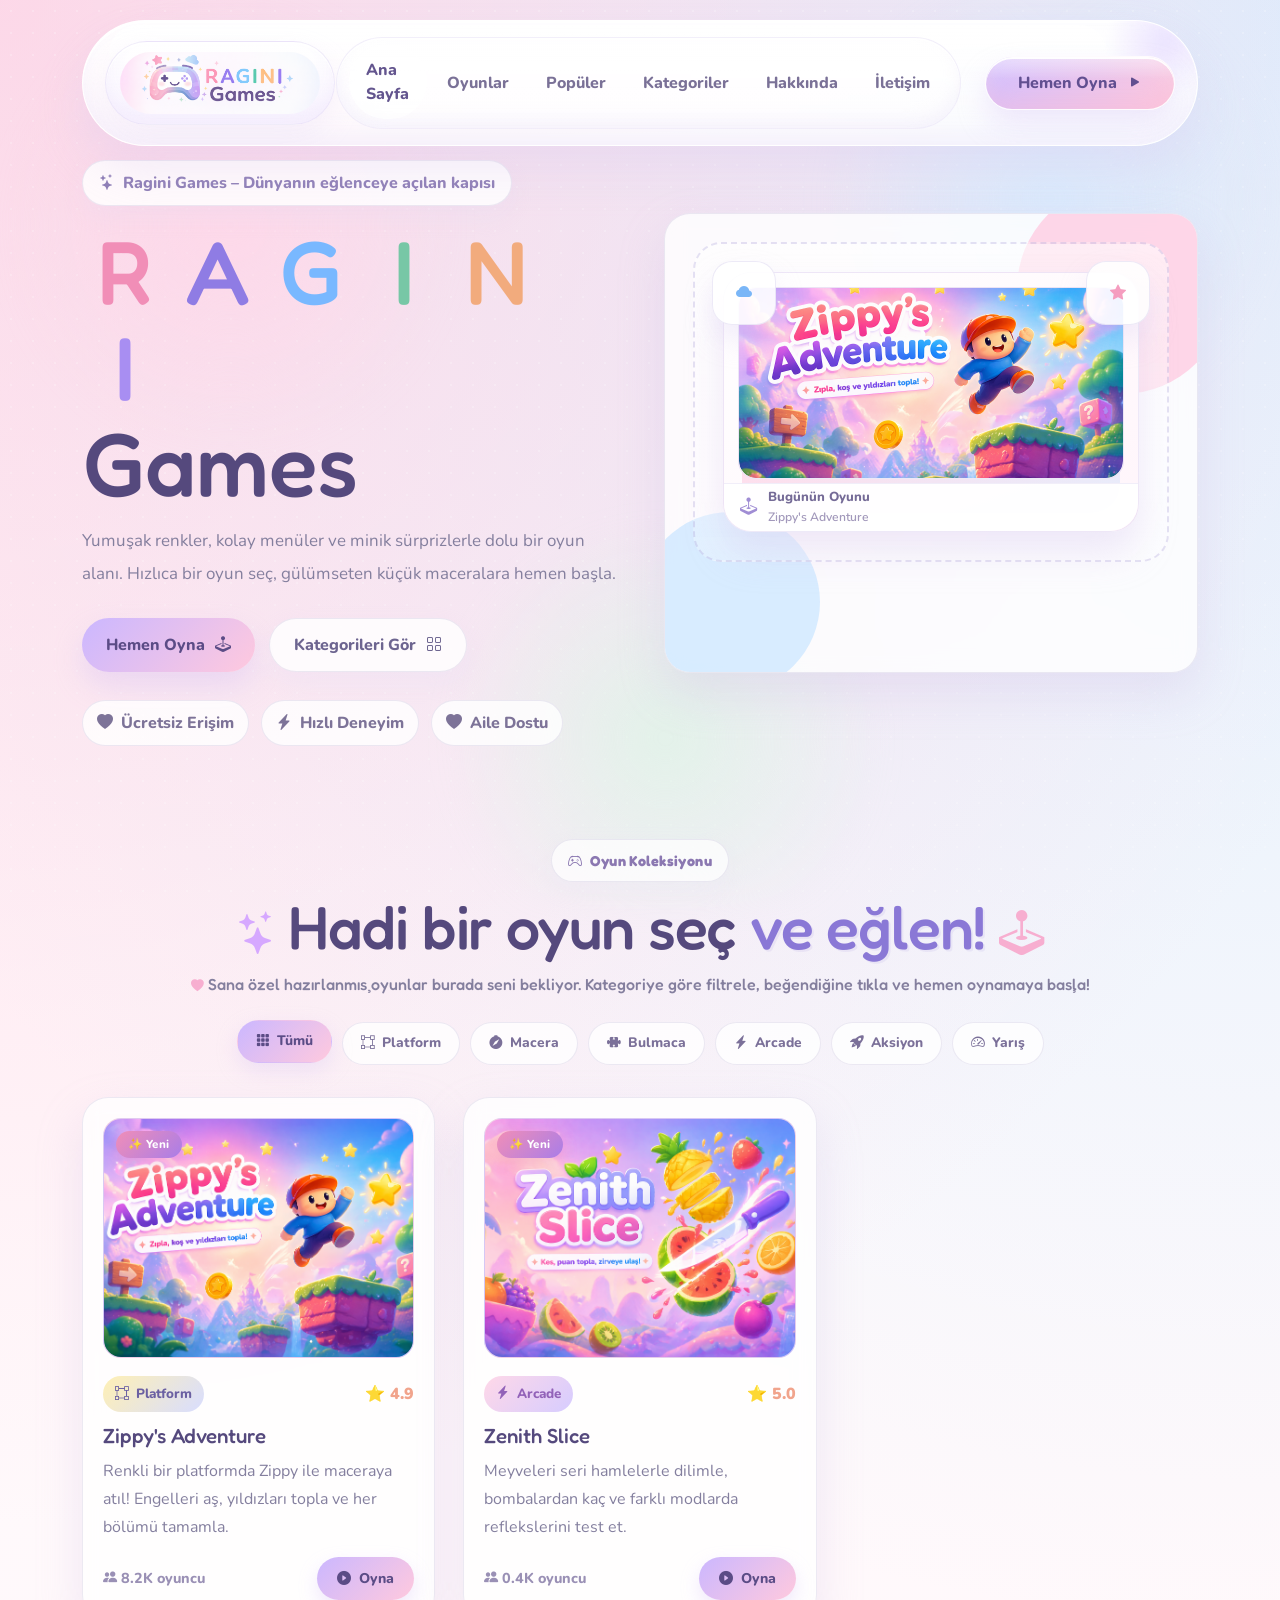
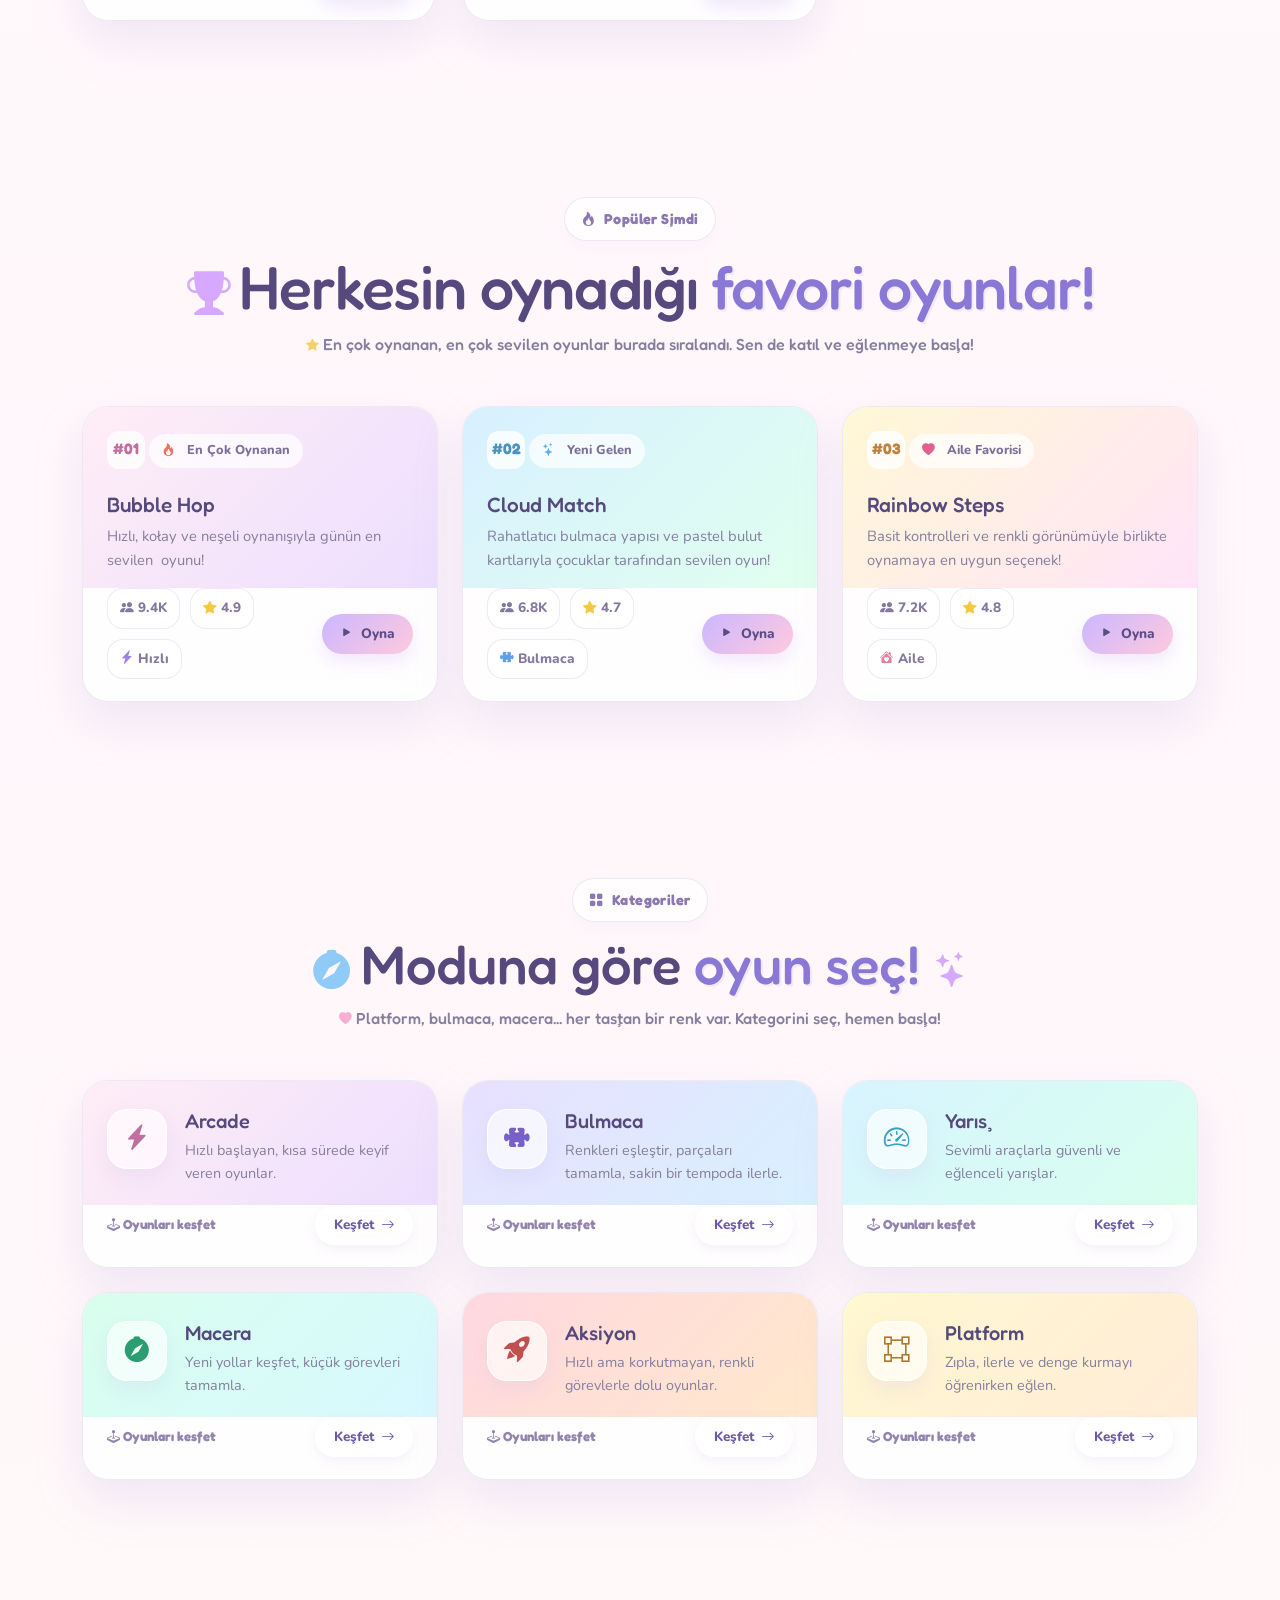
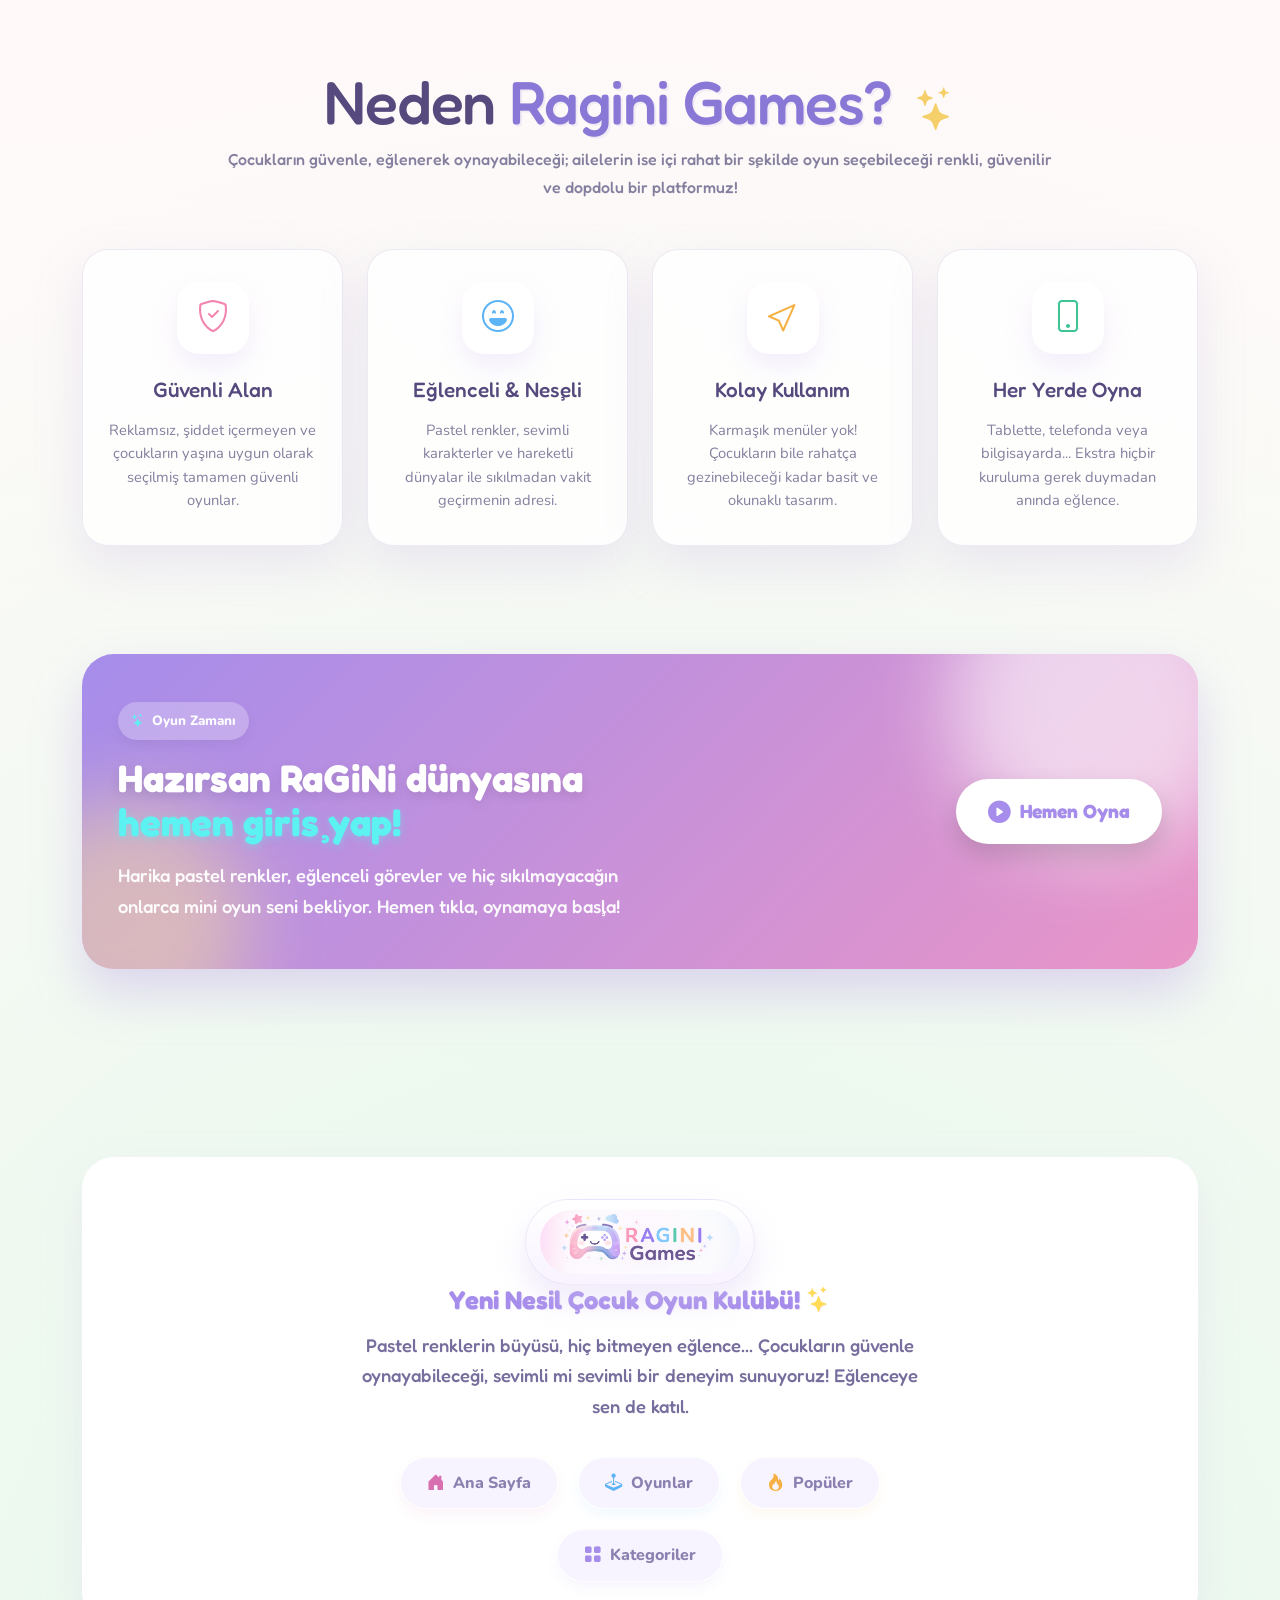
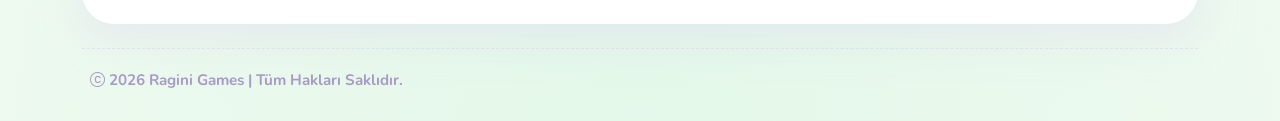
==== commit 528e73e3: "Feat: Zenith Slice oyunu eklendi." ====
--- a/index.html
+++ b/index.html
@@ -2165,7 +2165,7 @@
              category: 'Platform', // Platform | Macera | Bulmaca | Arcade | Aksiyon | Yarış
              categoryIcon: 'bi-bounding-box', // Bootstrap Icons sınıfı
              image: 'assets/oyun_logo.png', // assets/ klasöründe, yoksa null
-             path: '../Mario/index.html', // Oyunun index.html yolu
+             path: 'Mario/index.html', // Oyunun index.html yolu
              isNew: true, // Yeni çıktı rozeti göster
              thumbClass: 'thumb-1', // Görsel yoksa kullanılacak arka plan (thumb-1..6)
              thumbIcon: 'bi-bounding-box', // Görsel yoksa büyük ikon
@@ -2181,12 +2181,26 @@
                 category: 'Platform',
                 categoryIcon: 'bi-bounding-box',
                 image: 'assets/zippys_adventure_logo.png',
-                path: '../Mario/index.html',
+                path: 'Mario/index.html',
                 isNew: true,
                 thumbClass: 'thumb-1',
                 thumbIcon: 'bi-person-running',
                 rating: '4.9',
                 playCount: '8.2K'
+            },
+            {
+                id: 'zenith-slice',
+                title: 'Zenith Slice',
+                description: 'Meyveleri seri hamlelerle dilimle, bombalardan kaç ve farklı modlarda reflekslerini test et.',
+                category: 'Arcade',
+                categoryIcon: 'bi-lightning-charge-fill',
+                image: 'assets/zenith_slice_logo.png',
+                path: 'Zenith Slice/index.html',
+                isNew: true,
+                thumbClass: 'thumb-4',
+                thumbIcon: 'bi-stars',
+                rating: '5.0',
+                playCount: '0.4K'
             }
             /* ── Sonraki oyunları buraya ekle ── */
         ];
@@ -2311,4 +2325,4 @@
     </script>
 </body>
 
-</html>+</html>
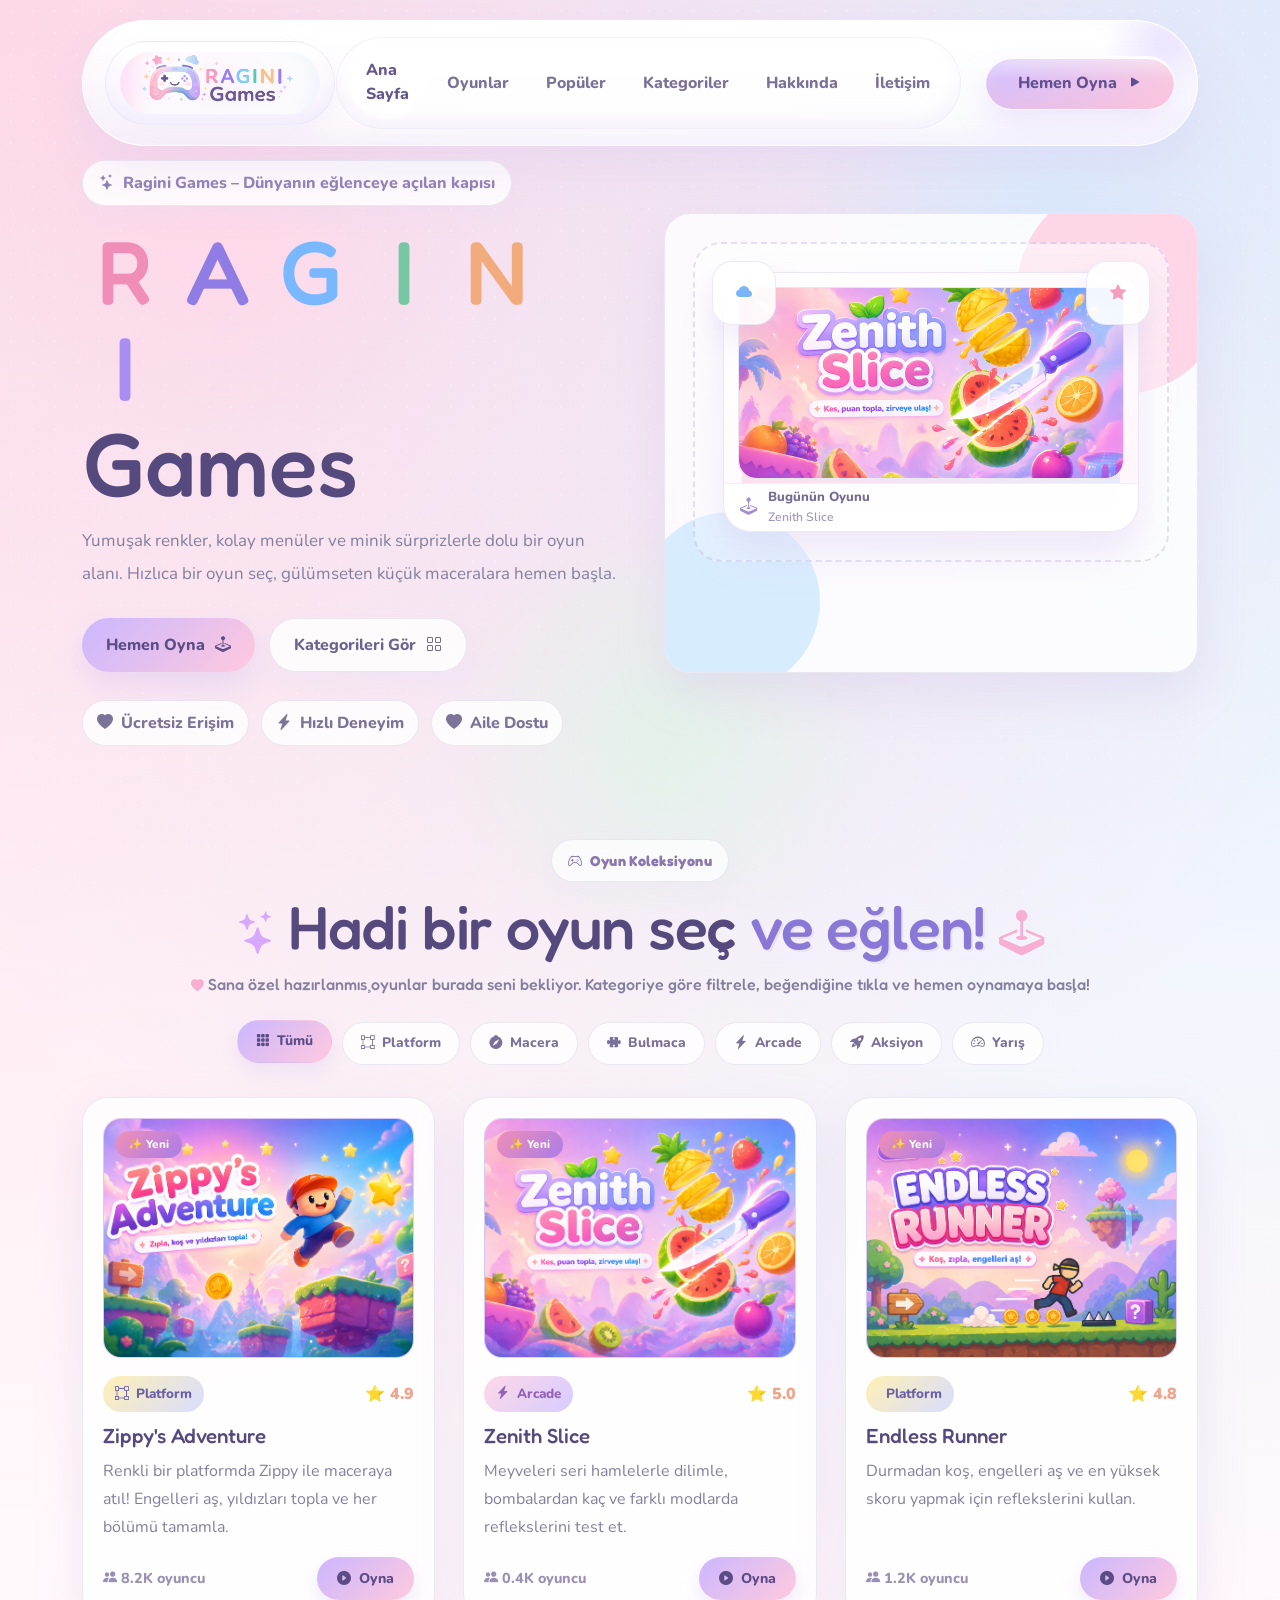
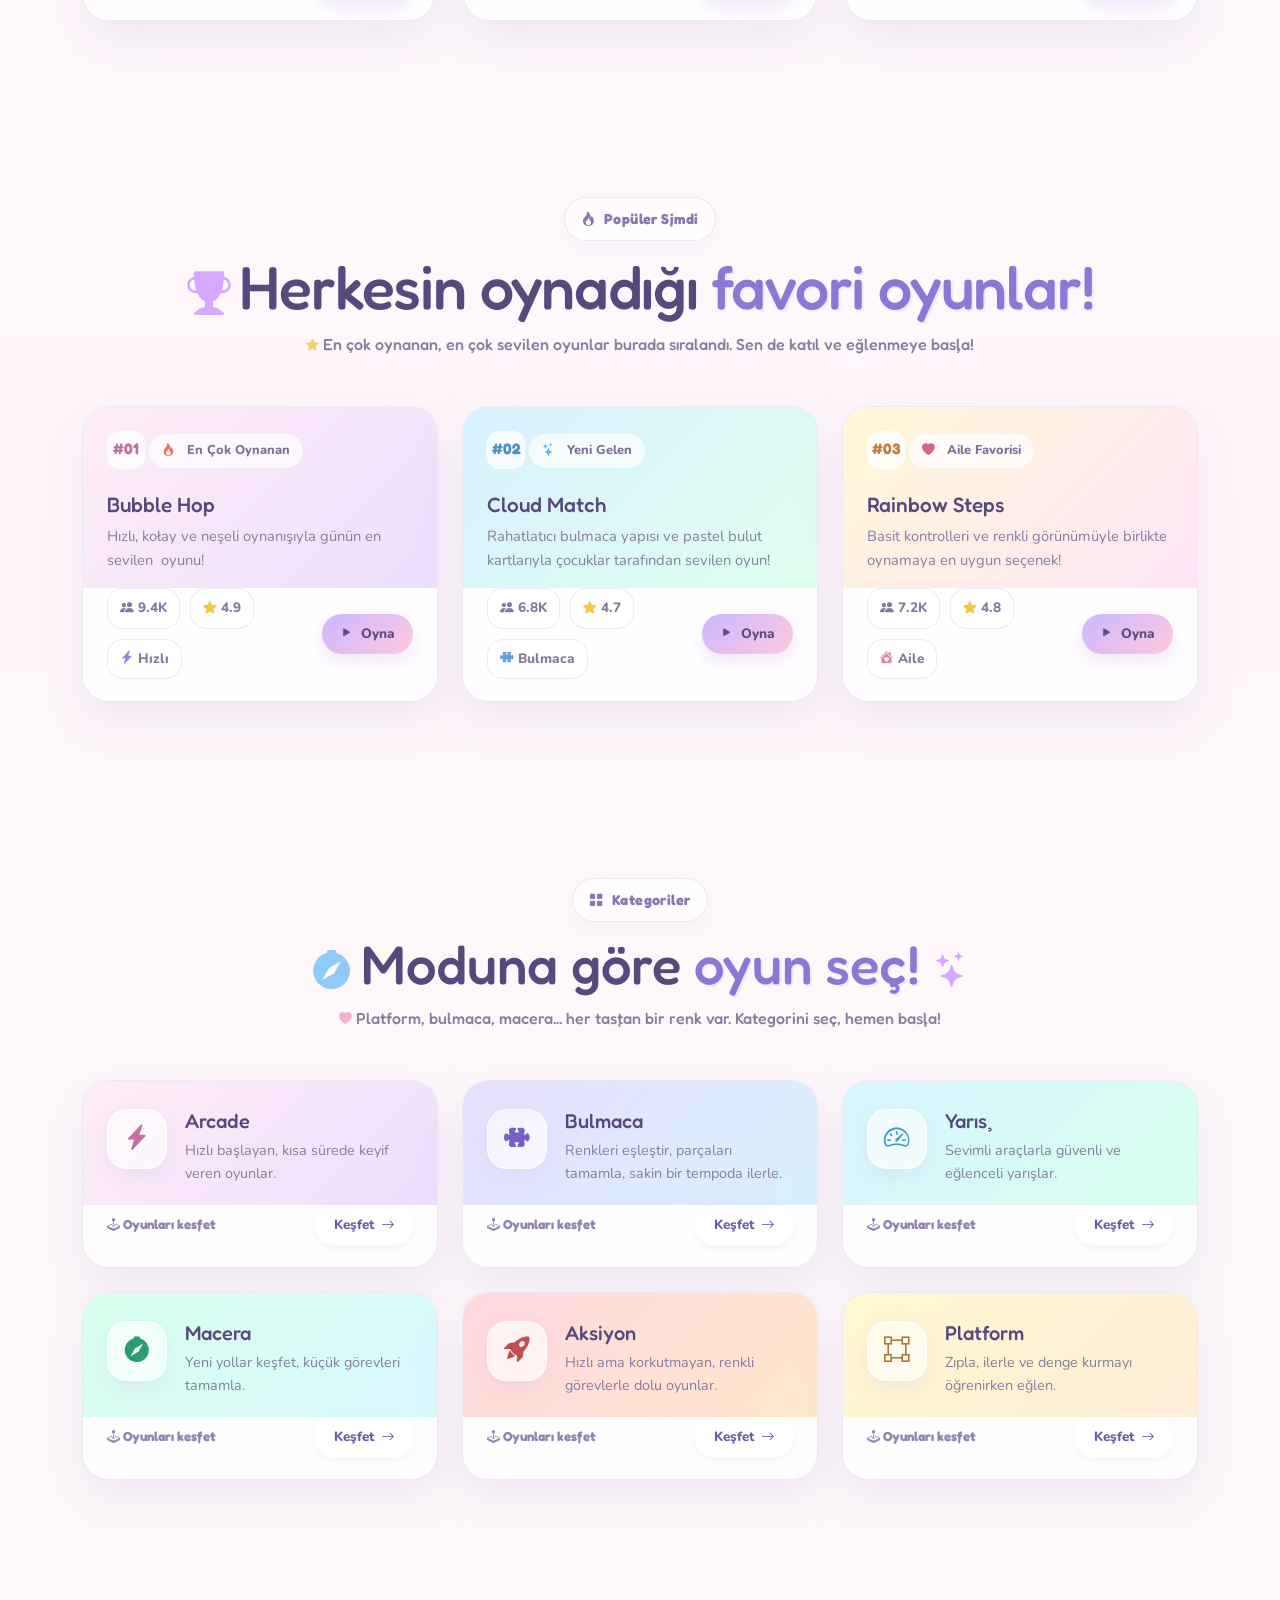
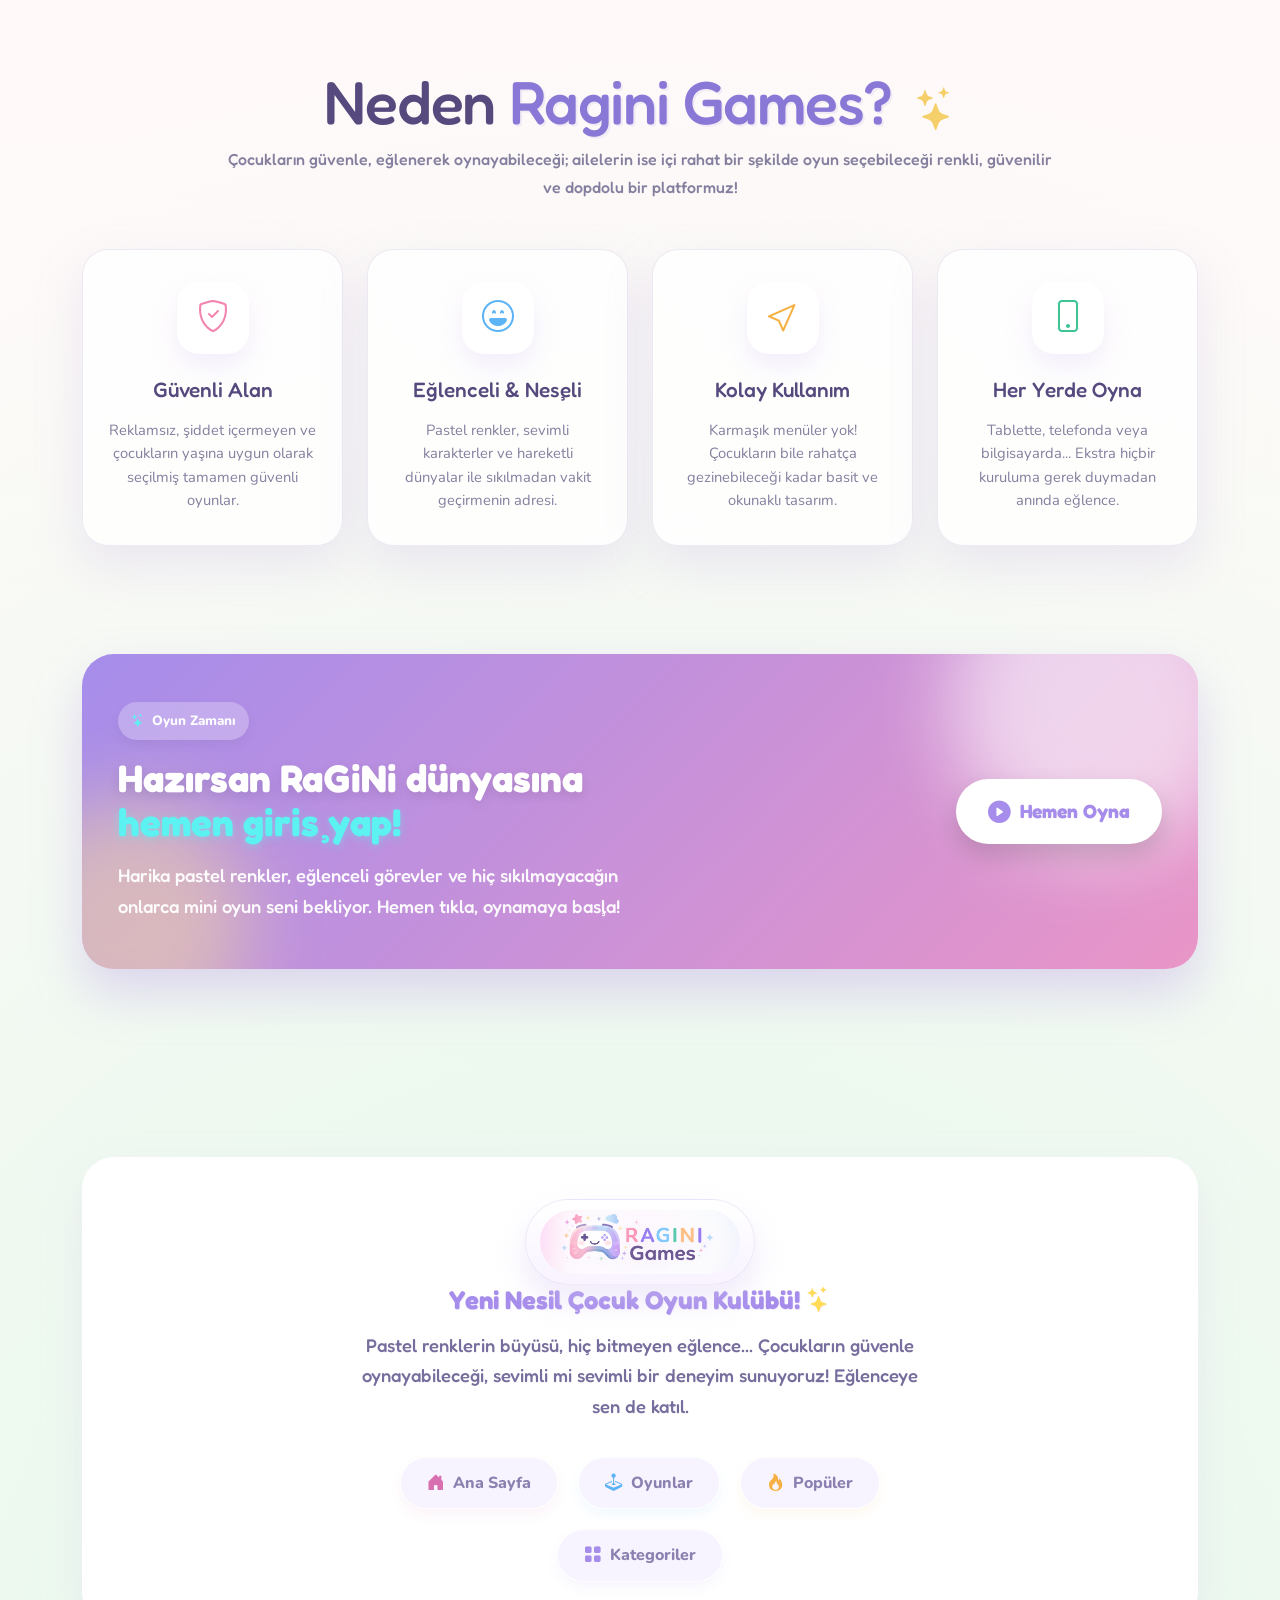
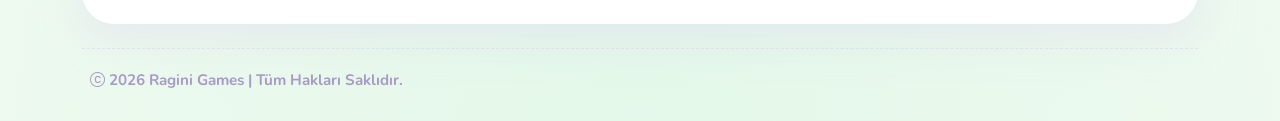
==== commit d2a3423f: "feat: Endless Runner eklendi." ====
--- a/index.html
+++ b/index.html
@@ -2201,6 +2201,20 @@
                 thumbIcon: 'bi-stars',
                 rating: '5.0',
                 playCount: '0.4K'
+            },
+            {
+                id: 'endless-runner',
+                title: 'Endless Runner',
+                description: 'Durmadan koş, engelleri aş ve en yüksek skoru yapmak için reflekslerini kullan.',
+                category: 'Platform',
+                categoryIcon: 'bi-person-running',
+                image: 'assets/EndlessRunner.png',
+                path: 'EndlessRunner/index.html',
+                isNew: true,
+                thumbClass: 'thumb-1',
+                thumbIcon: 'bi-person-running',
+                rating: '4.8',
+                playCount: '1.2K'
             }
             /* ── Sonraki oyunları buraya ekle ── */
         ];
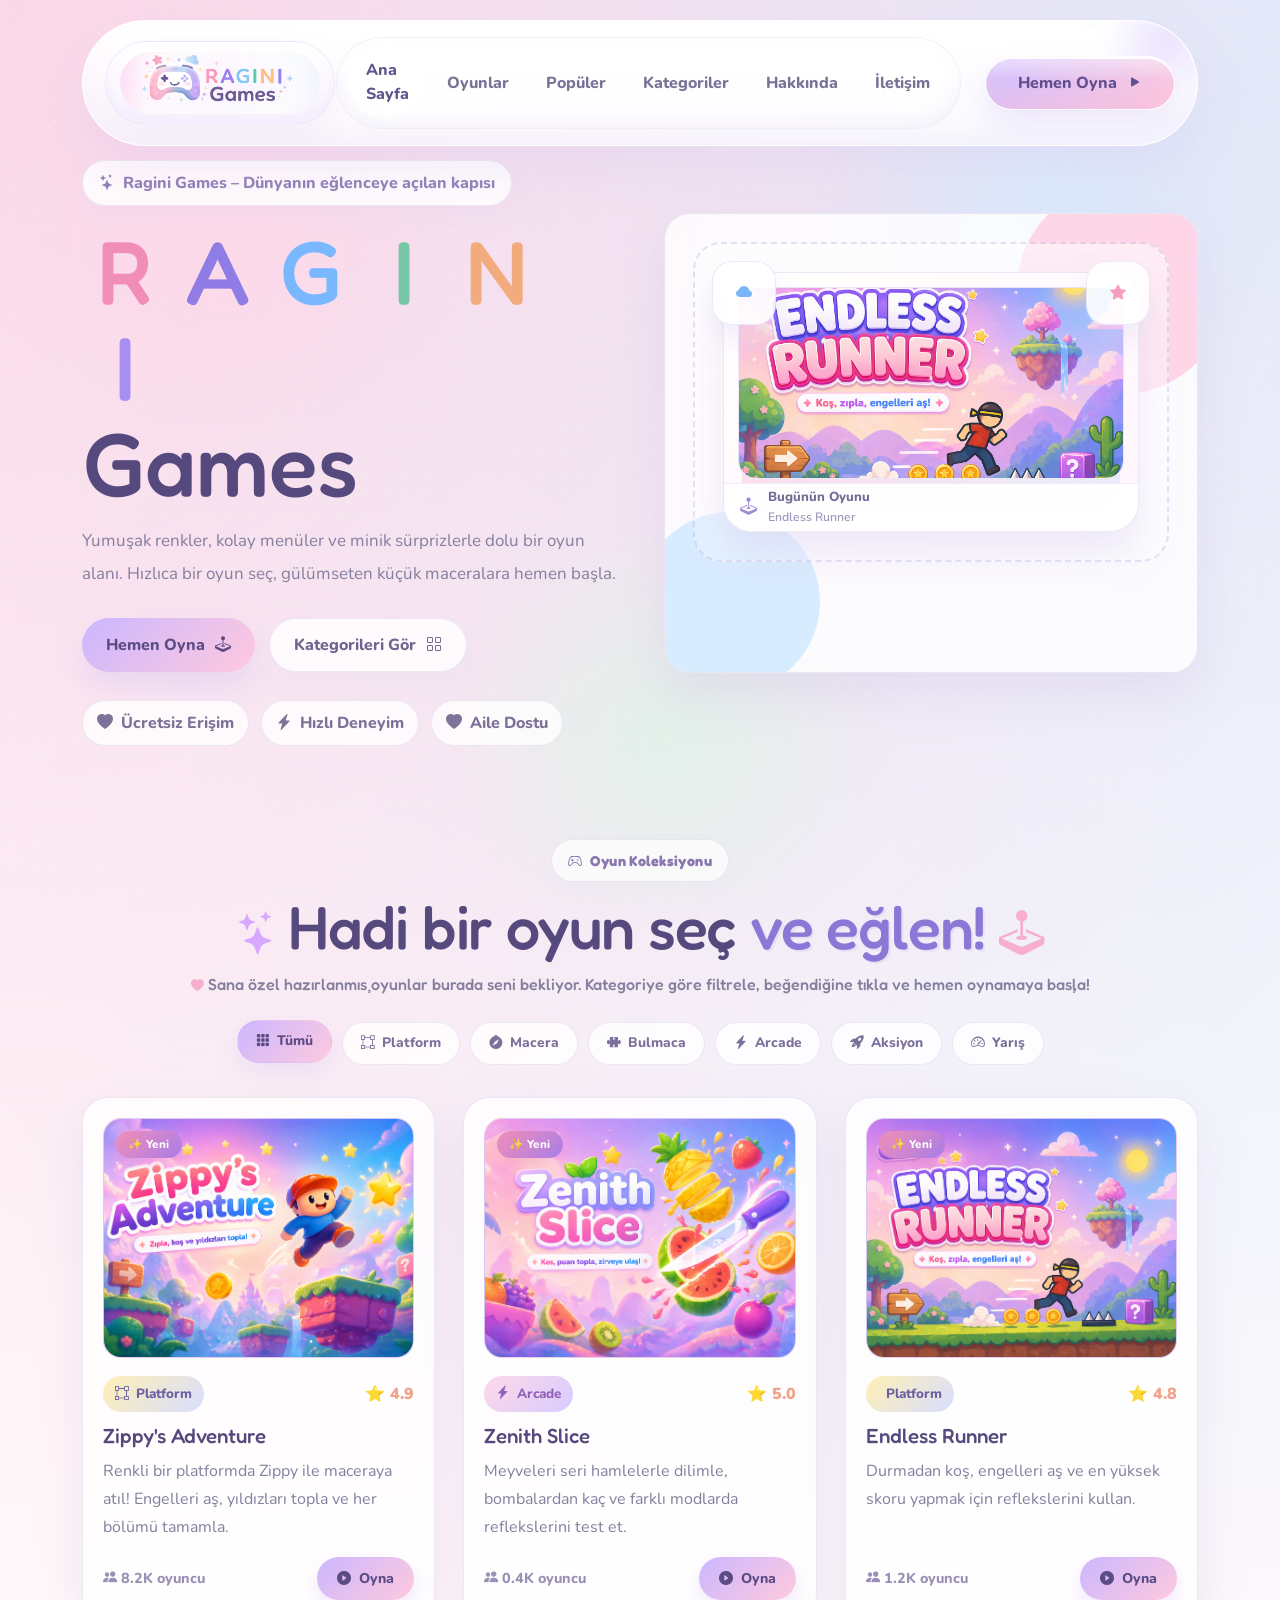
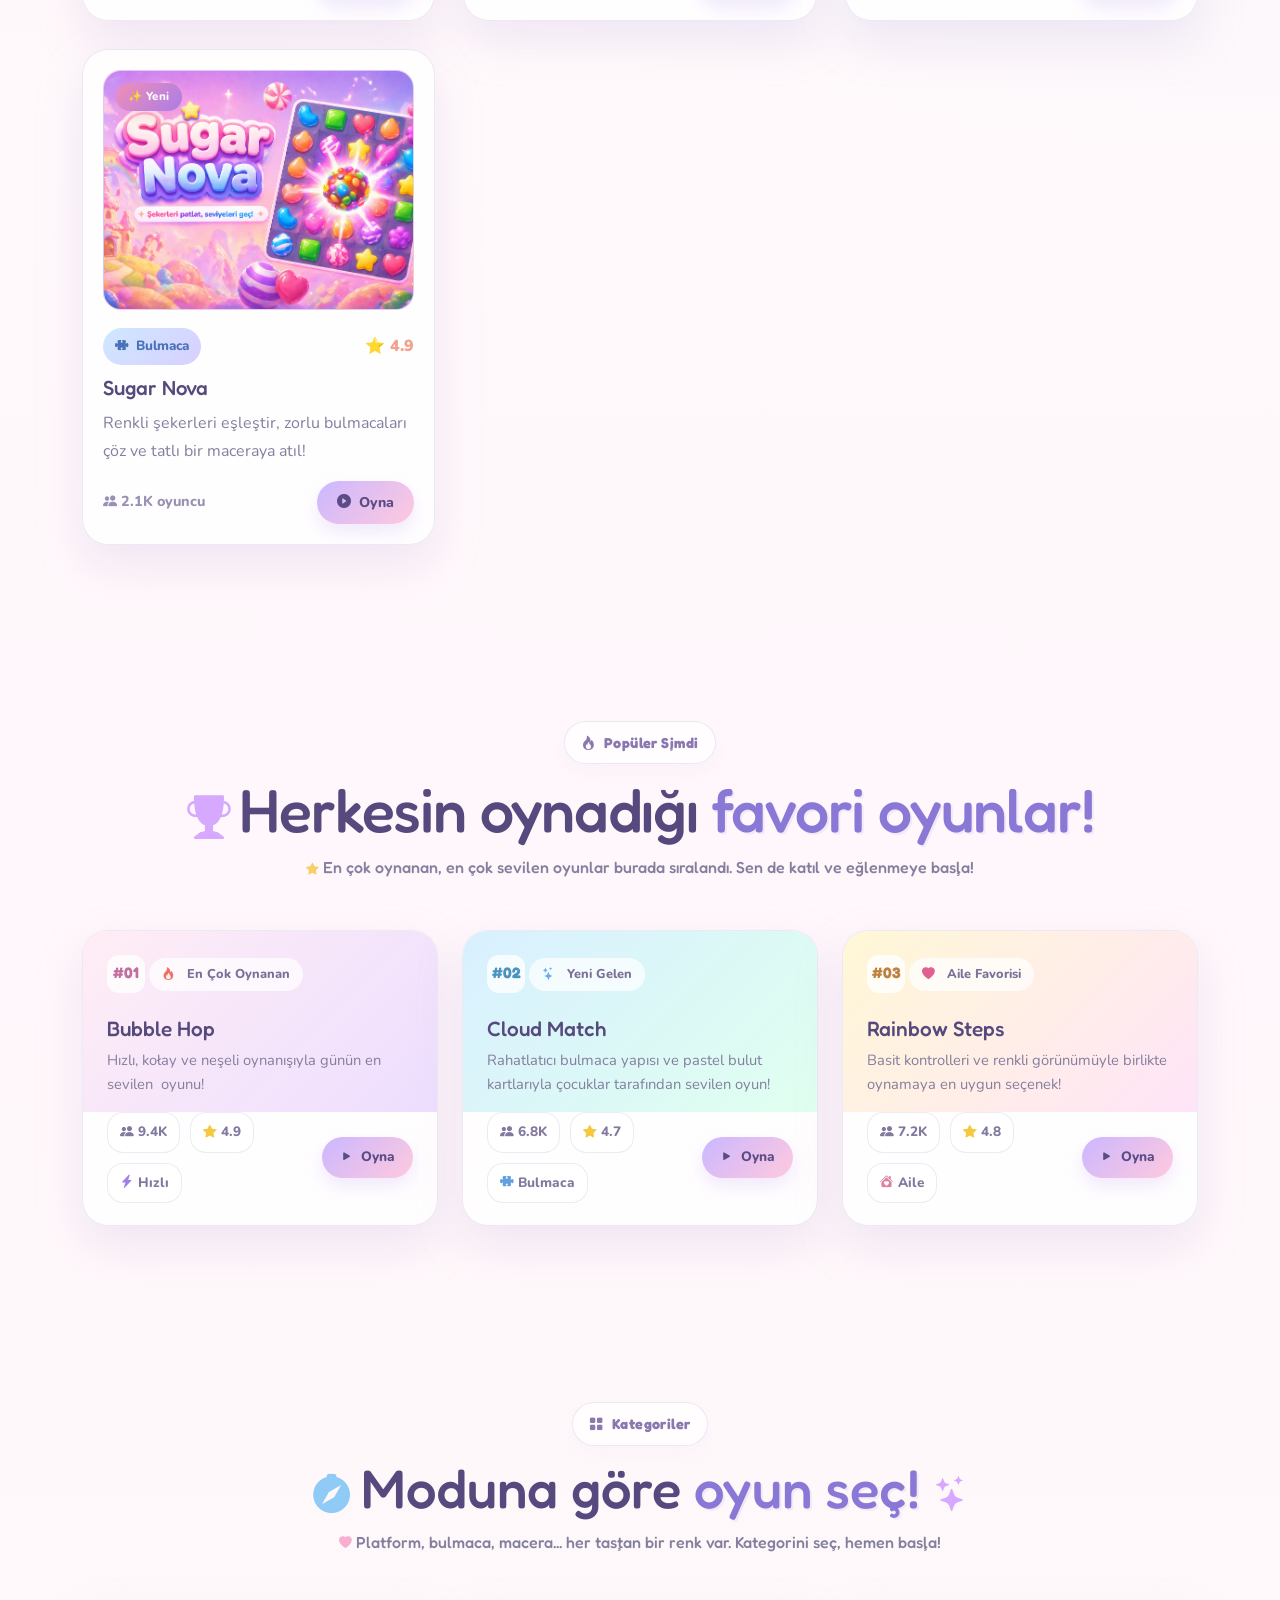
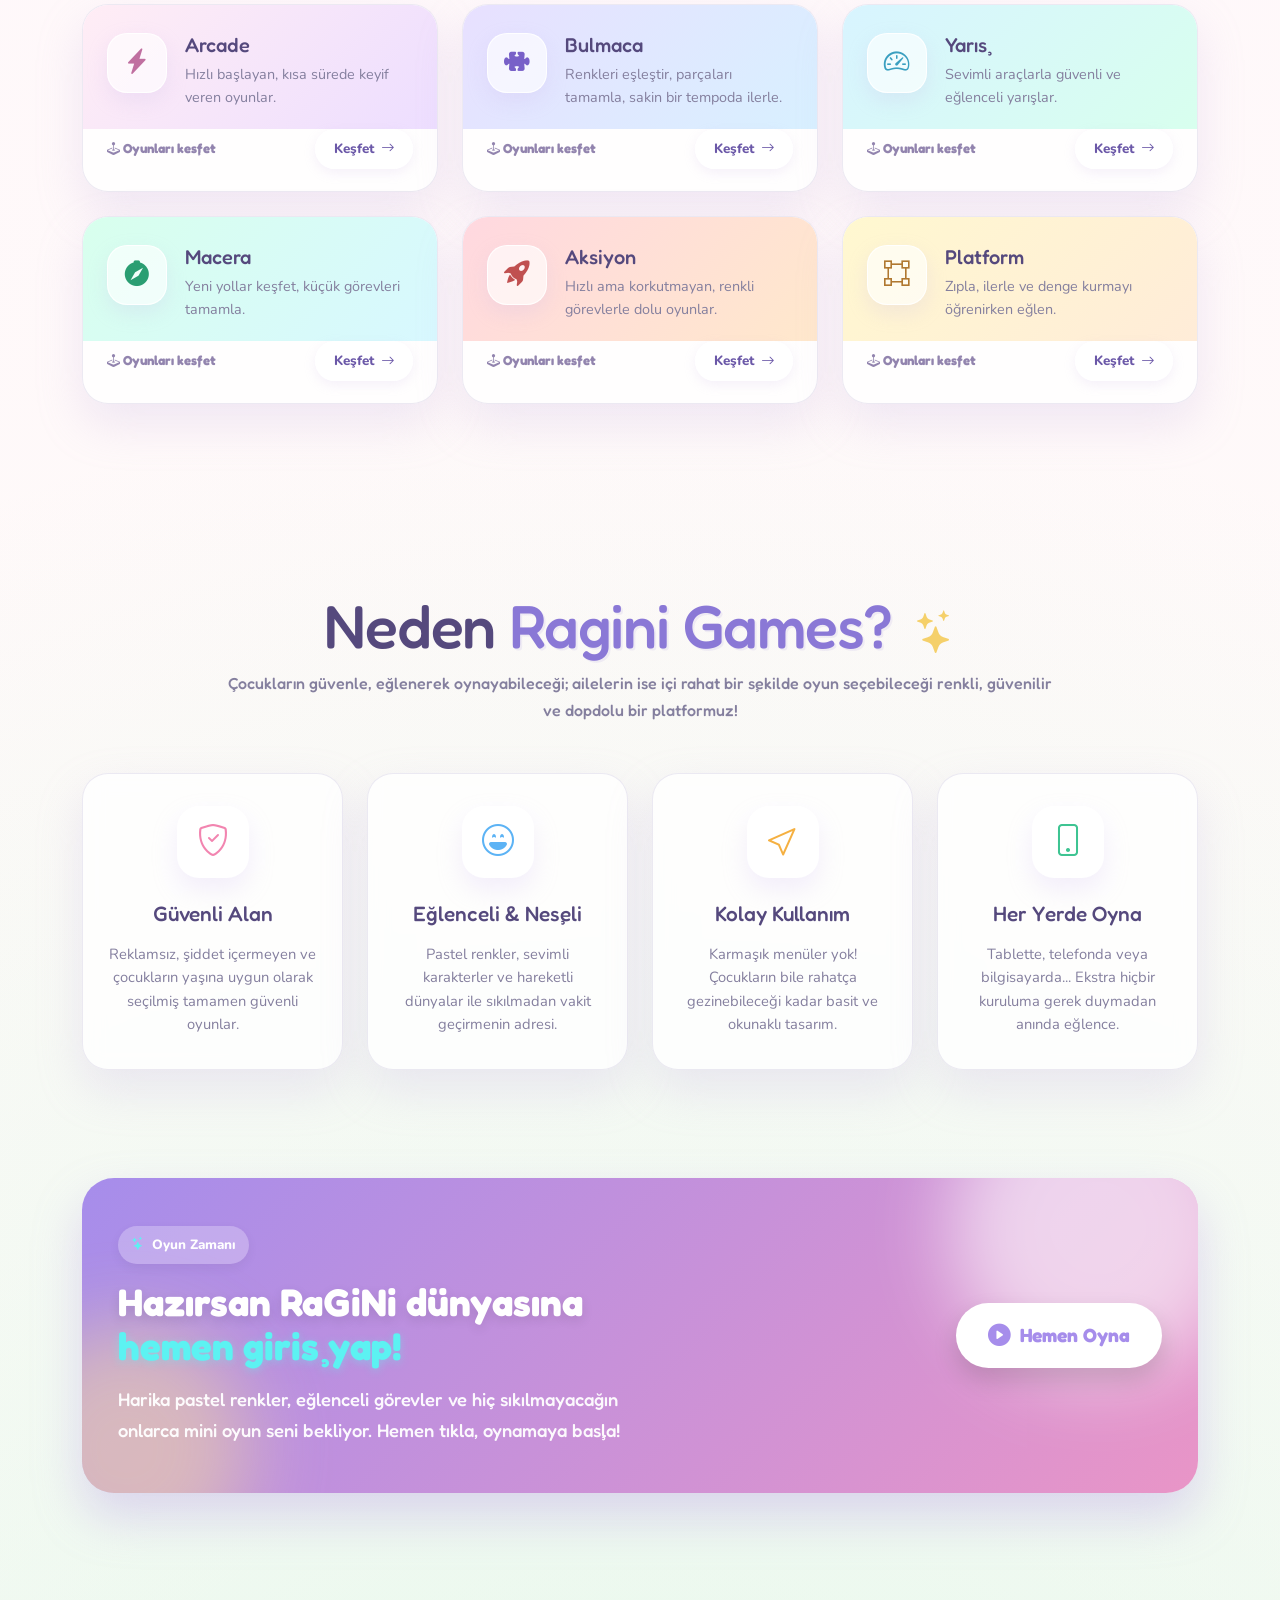
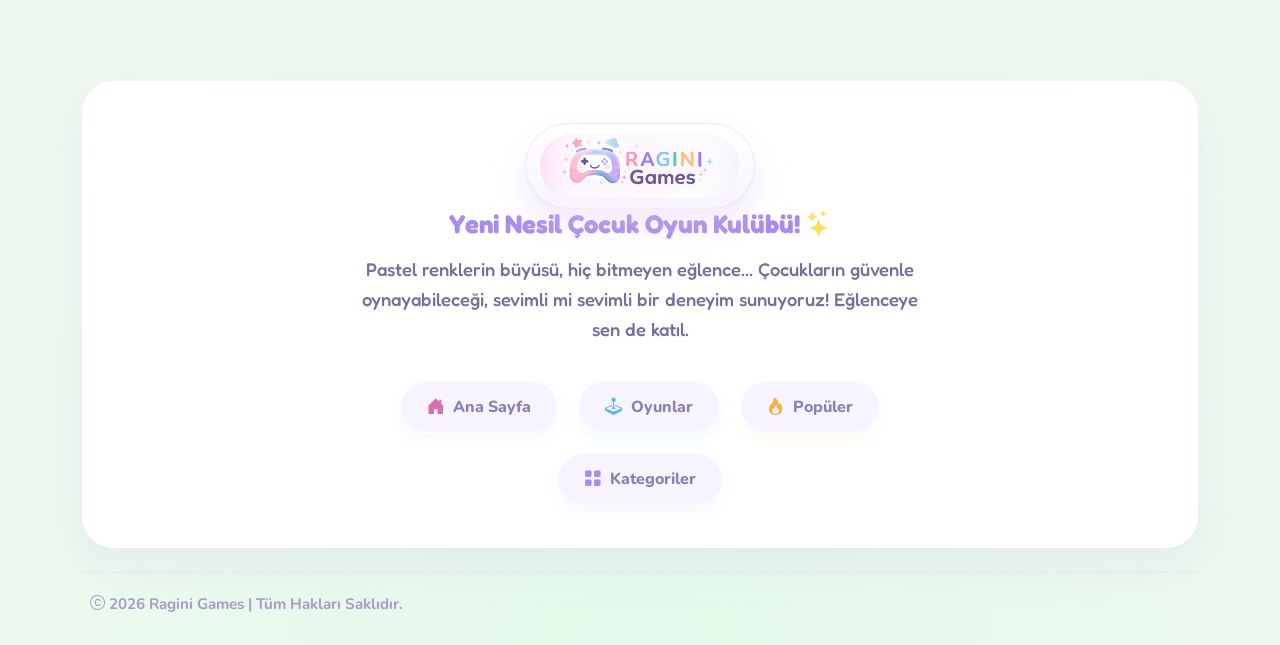
==== commit 49a0bdd5: "Feat: Sugar Nova eklendi." ====
--- a/index.html
+++ b/index.html
@@ -2086,11 +2086,14 @@
                                 style="background:rgba(255,255,255,0.25);color:#fff;border-color:transparent;margin-bottom:16px;box-shadow:0 4px 12px rgba(0,0,0,0.05);">
                                 <i class="bi bi-stars" style="color:#5cf2f2;"></i> Oyun Zamanı
                             </span>
-                            <h2 class="cta-title" style="font-size:clamp(1.8rem, 3vw, 2.6rem); font-weight:800; margin-bottom:16px;">
+                            <h2 class="cta-title"
+                                style="font-size:clamp(1.8rem, 3vw, 2.6rem); font-weight:800; margin-bottom:16px;">
                                 Hazırsan RaGiNi dünyasına<br>
-                                <span style="color:#5cf2f2; text-shadow:0 2px 8px rgba(92,242,242,0.4);">hemen giriş yap!</span>
+                                <span style="color:#5cf2f2; text-shadow:0 2px 8px rgba(92,242,242,0.4);">hemen giriş
+                                    yap!</span>
                             </h2>
-                            <p class="cta-text mx-auto mx-lg-0 mb-0" style="font-size:1.15rem; font-family:var(--font-heading); color:rgba(255,255,255,0.95); max-width:560px; line-height:1.65; font-weight:500;">
+                            <p class="cta-text mx-auto mx-lg-0 mb-0"
+                                style="font-size:1.15rem; font-family:var(--font-heading); color:rgba(255,255,255,0.95); max-width:560px; line-height:1.65; font-weight:500;">
                                 Harika pastel renkler, eğlenceli görevler ve hiç sıkılmayacağın onlarca mini oyun seni
                                 bekliyor. Hemen tıkla, oynamaya başla!
                             </p>
@@ -2115,27 +2118,45 @@
                     <!-- Centered Content -->
                     <div class="col-12 col-lg-10 col-xl-8 d-flex flex-column align-items-center text-center">
                         <!-- Logo -->
-                        <a class="navbar-brand p-0 m-0 header-brand" href="#ana-sayfa" aria-label="Ragini Games ana sayfa" style="margin-bottom: 24px; display:inline-flex; justify-content:center;">
-                            <span class="header-logo-shell" style="width: clamp(210px, 18vw, 250px); box-shadow: 0 16px 32px rgba(217, 203, 242, 0.4), inset 0 2px 0 rgba(255, 255, 255, 0.96);">
-                                <img src="assets/ragini_logo.png" alt="Ragini Games logosu" class="header-logo-img" style="height: 64px;">
+                        <a class="navbar-brand p-0 m-0 header-brand" href="#ana-sayfa"
+                            aria-label="Ragini Games ana sayfa"
+                            style="margin-bottom: 24px; display:inline-flex; justify-content:center;">
+                            <span class="header-logo-shell"
+                                style="width: clamp(210px, 18vw, 250px); box-shadow: 0 16px 32px rgba(217, 203, 242, 0.4), inset 0 2px 0 rgba(255, 255, 255, 0.96);">
+                                <img src="assets/ragini_logo.png" alt="Ragini Games logosu" class="header-logo-img"
+                                    style="height: 64px;">
                             </span>
                         </a>
 
                         <!-- Heading & Text -->
-                        <h4 style="font-family:var(--font-heading); color:#a68deb; font-size:1.6rem; font-weight:800; margin-bottom:14px; text-shadow: 1px 1px 0px rgba(166, 141, 235, 0.1);">
+                        <h4
+                            style="font-family:var(--font-heading); color:#a68deb; font-size:1.6rem; font-weight:800; margin-bottom:14px; text-shadow: 1px 1px 0px rgba(166, 141, 235, 0.1);">
                             Yeni Nesil Çocuk Oyun Kulübü! <i class="bi bi-stars" style="color:#ffdb58;"></i>
                         </h4>
-                        
-                        <p class="mx-auto" style="max-width: 580px; margin-bottom: 36px; font-family:var(--font-heading); font-size:1.15rem; line-height:1.65; color:#786e9e; font-weight:500;">
-                            Pastel renklerin büyüsü, hiç bitmeyen eğlence... Çocukların güvenle oynayabileceği, sevimli mi sevimli bir deneyim sunuyoruz! Eğlenceye sen de katıl.
+
+                        <p class="mx-auto"
+                            style="max-width: 580px; margin-bottom: 36px; font-family:var(--font-heading); font-size:1.15rem; line-height:1.65; color:#786e9e; font-weight:500;">
+                            Pastel renklerin büyüsü, hiç bitmeyen eğlence... Çocukların güvenle oynayabileceği, sevimli
+                            mi sevimli bir deneyim sunuyoruz! Eğlenceye sen de katıl.
                         </p>
 
                         <!-- Links evenly distributed -->
-                        <nav class="footer-links w-100 d-flex justify-content-center flex-wrap" aria-label="Alt menü" style="gap:20px;">
-                            <a href="#hero" style="display:flex; align-items:center; gap:8px; padding: 12px 26px; background:rgba(245, 240, 255, 0.8); border-radius:99px; border: 1px solid rgba(255,255,255,0.9); box-shadow:0 6px 12px rgba(216,111,176,0.08); transition:transform 0.2s;"><i class="bi bi-house-door-fill" style="color:#d86fb0; font-size:1.1rem;"></i> Ana Sayfa</a>
-                            <a href="#oyunlar" style="display:flex; align-items:center; gap:8px; padding: 12px 26px; background:rgba(245, 240, 255, 0.8); border-radius:99px; border: 1px solid rgba(255,255,255,0.9); box-shadow:0 6px 12px rgba(92,179,245,0.08); transition:transform 0.2s;"><i class="bi bi-joystick" style="color:#5cb3f5; font-size:1.1rem;"></i> Oyunlar</a>
-                            <a href="#populer" style="display:flex; align-items:center; gap:8px; padding: 12px 26px; background:rgba(245, 240, 255, 0.8); border-radius:99px; border: 1px solid rgba(255,255,255,0.9); box-shadow:0 6px 12px rgba(245,176,65,0.08); transition:transform 0.2s;"><i class="bi bi-fire" style="color:#f5b041; font-size:1.1rem;"></i> Popüler</a>
-                            <a href="#kategoriler" style="display:flex; align-items:center; gap:8px; padding: 12px 26px; background:rgba(245, 240, 255, 0.8); border-radius:99px; border: 1px solid rgba(255,255,255,0.9); box-shadow:0 6px 12px rgba(166,141,235,0.08); transition:transform 0.2s;"><i class="bi bi-grid-fill" style="color:#a68deb; font-size:1.1rem;"></i> Kategoriler</a>
+                        <nav class="footer-links w-100 d-flex justify-content-center flex-wrap" aria-label="Alt menü"
+                            style="gap:20px;">
+                            <a href="#hero"
+                                style="display:flex; align-items:center; gap:8px; padding: 12px 26px; background:rgba(245, 240, 255, 0.8); border-radius:99px; border: 1px solid rgba(255,255,255,0.9); box-shadow:0 6px 12px rgba(216,111,176,0.08); transition:transform 0.2s;"><i
+                                    class="bi bi-house-door-fill" style="color:#d86fb0; font-size:1.1rem;"></i> Ana
+                                Sayfa</a>
+                            <a href="#oyunlar"
+                                style="display:flex; align-items:center; gap:8px; padding: 12px 26px; background:rgba(245, 240, 255, 0.8); border-radius:99px; border: 1px solid rgba(255,255,255,0.9); box-shadow:0 6px 12px rgba(92,179,245,0.08); transition:transform 0.2s;"><i
+                                    class="bi bi-joystick" style="color:#5cb3f5; font-size:1.1rem;"></i> Oyunlar</a>
+                            <a href="#populer"
+                                style="display:flex; align-items:center; gap:8px; padding: 12px 26px; background:rgba(245, 240, 255, 0.8); border-radius:99px; border: 1px solid rgba(255,255,255,0.9); box-shadow:0 6px 12px rgba(245,176,65,0.08); transition:transform 0.2s;"><i
+                                    class="bi bi-fire" style="color:#f5b041; font-size:1.1rem;"></i> Popüler</a>
+                            <a href="#kategoriler"
+                                style="display:flex; align-items:center; gap:8px; padding: 12px 26px; background:rgba(245, 240, 255, 0.8); border-radius:99px; border: 1px solid rgba(255,255,255,0.9); box-shadow:0 6px 12px rgba(166,141,235,0.08); transition:transform 0.2s;"><i
+                                    class="bi bi-grid-fill" style="color:#a68deb; font-size:1.1rem;"></i>
+                                Kategoriler</a>
                         </nav>
                     </div>
 
@@ -2215,6 +2236,20 @@
                 thumbIcon: 'bi-person-running',
                 rating: '4.8',
                 playCount: '1.2K'
+            },
+            {
+                id: 'sugar-nova',
+                title: 'Sugar Nova',
+                description: 'Renkli şekerleri eşleştir, zorlu bulmacaları çöz ve tatlı bir maceraya atıl!',
+                category: 'Bulmaca',
+                categoryIcon: 'bi-puzzle-fill',
+                image: 'assets/sugar_nova_logo.png',
+                path: 'Sugar_Nova/index.html',
+                isNew: true,
+                thumbClass: 'thumb-3',
+                thumbIcon: 'bi-puzzle-fill',
+                rating: '4.9',
+                playCount: '2.1K'
             }
             /* ── Sonraki oyunları buraya ekle ── */
         ];
@@ -2339,4 +2374,4 @@
     </script>
 </body>
 
-</html>
+</html>
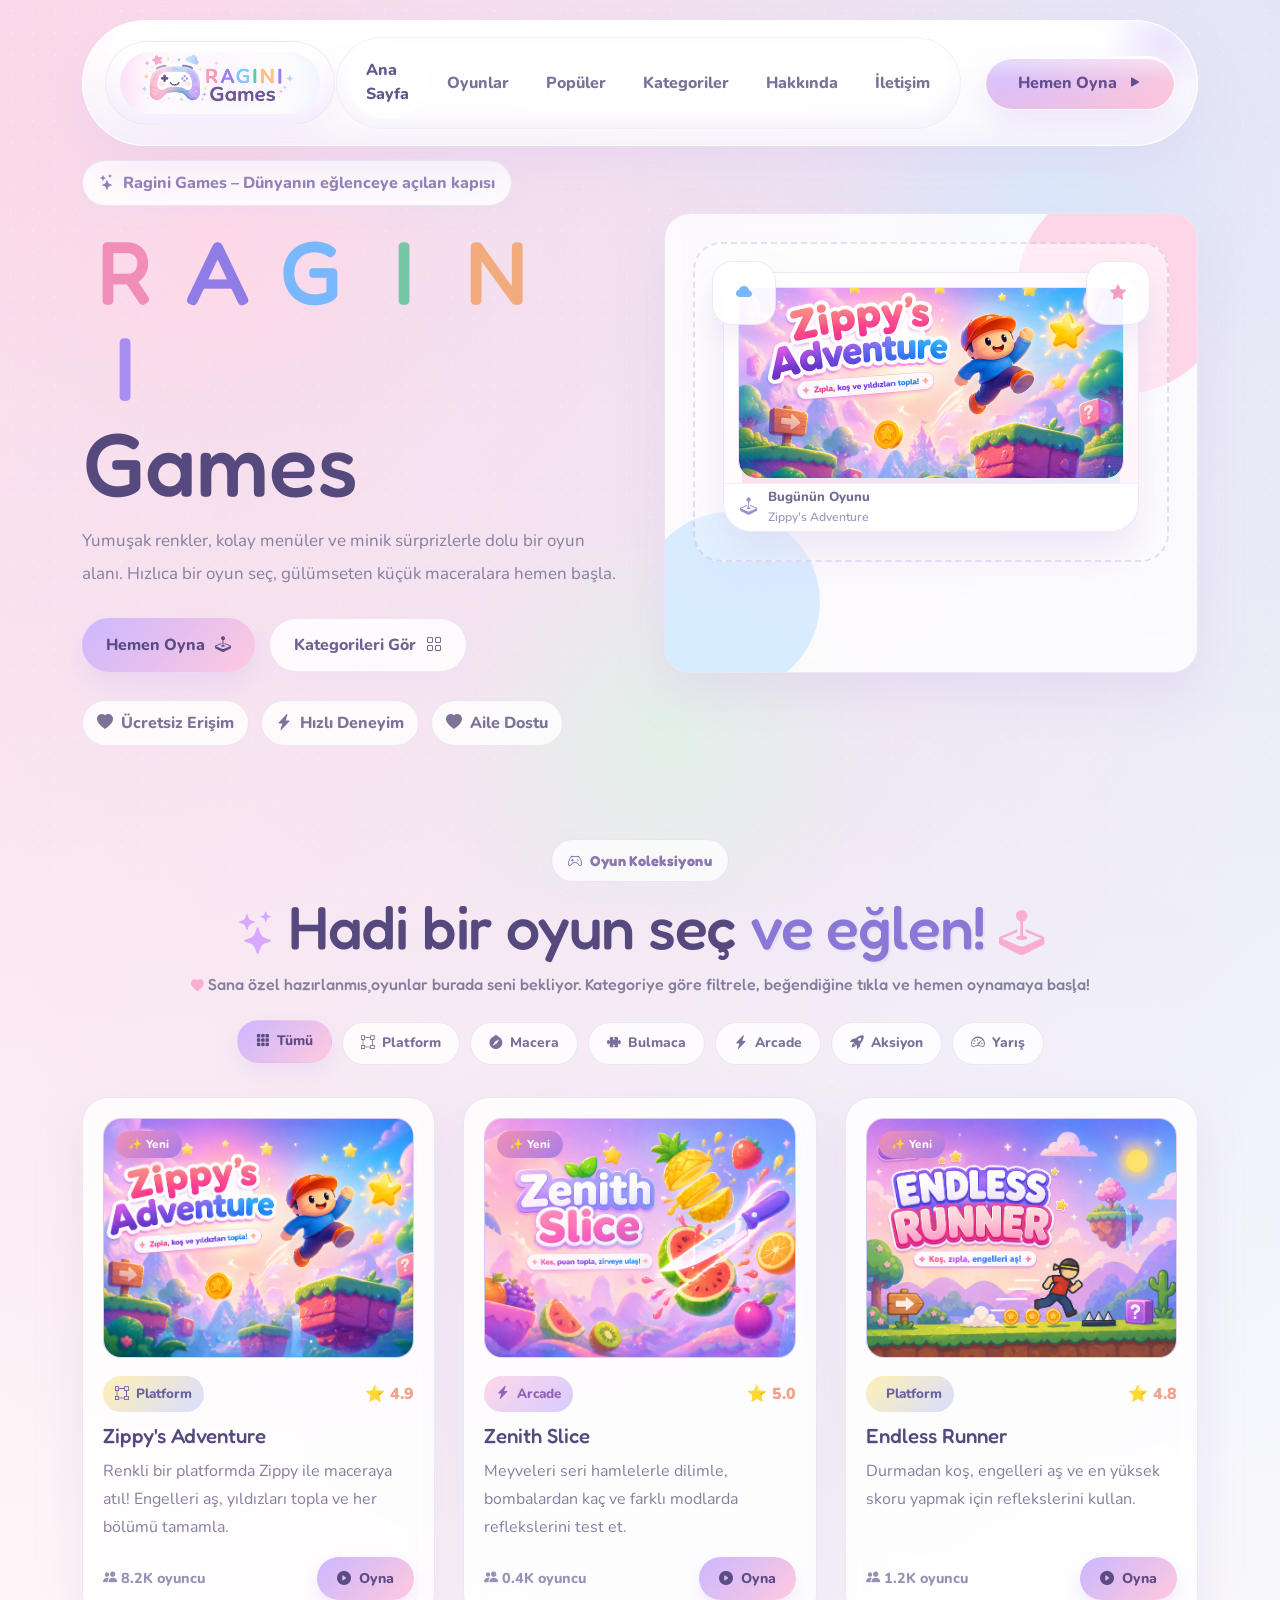
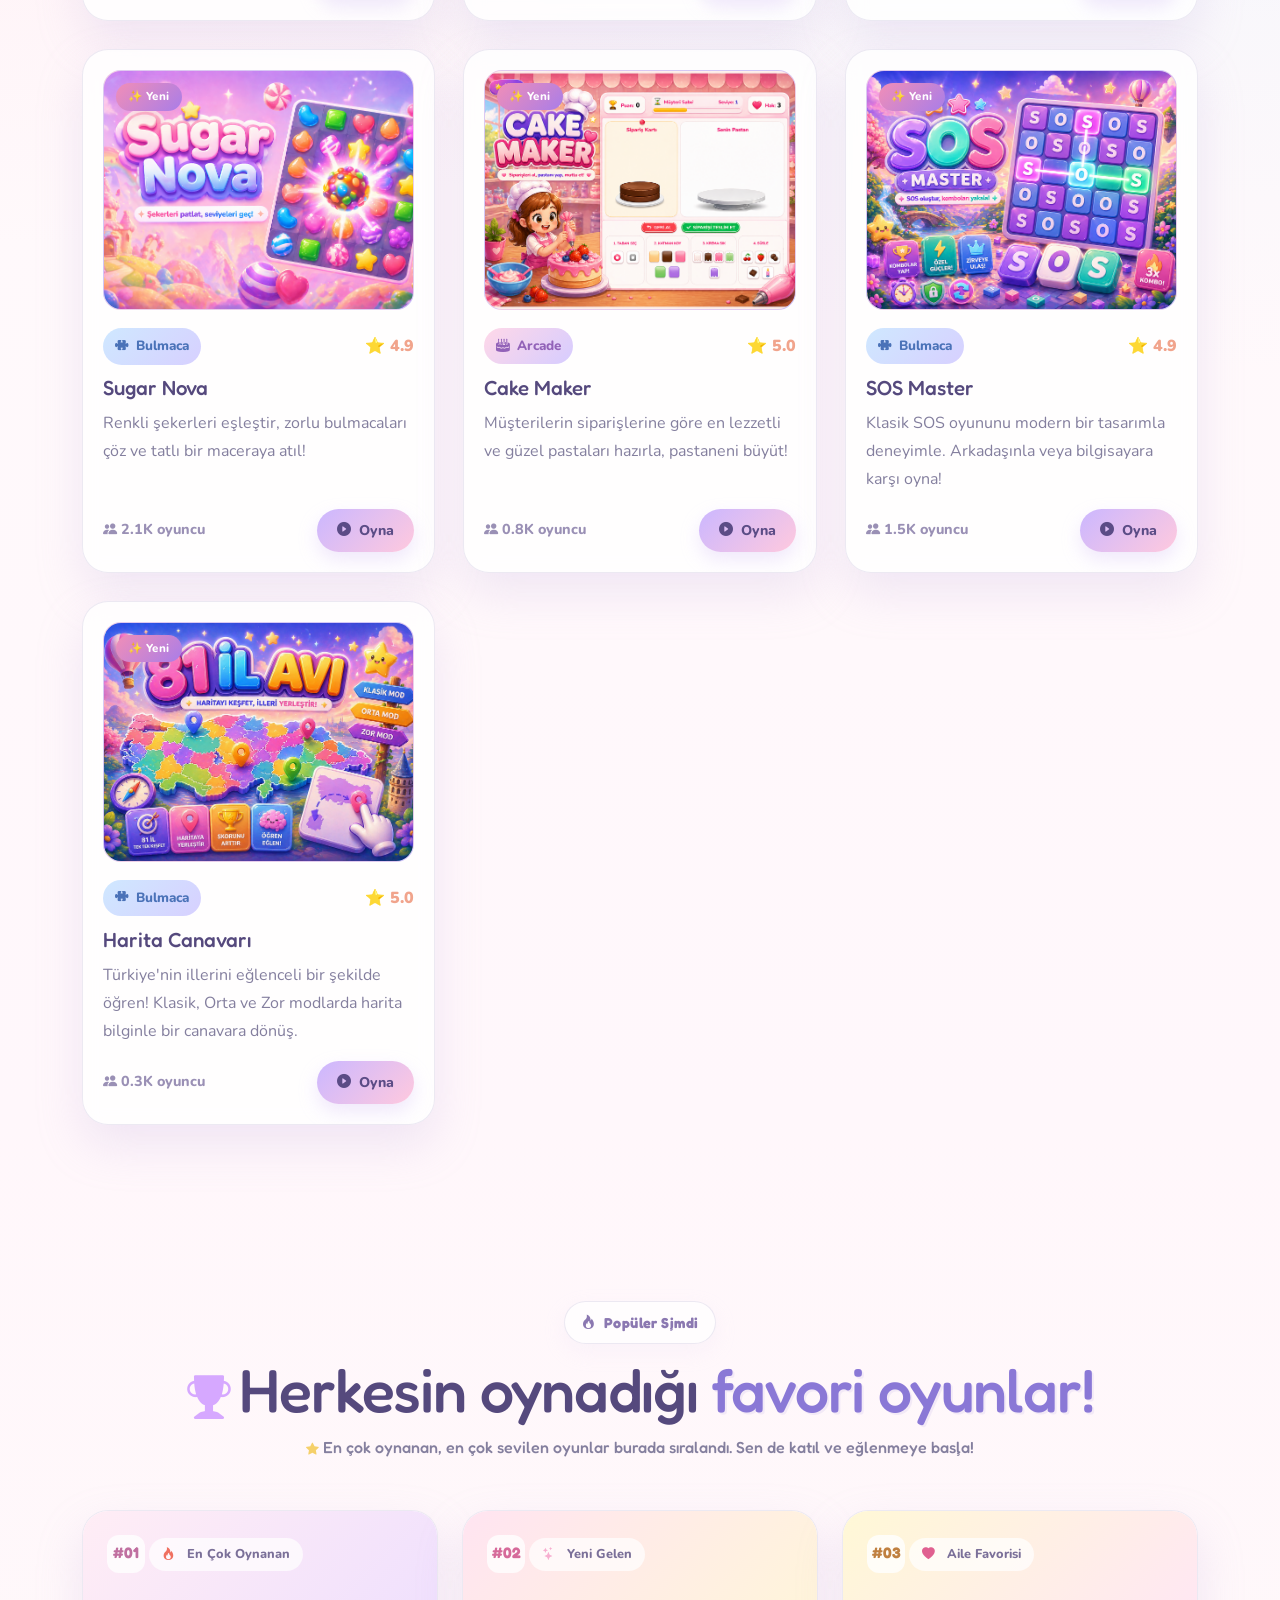
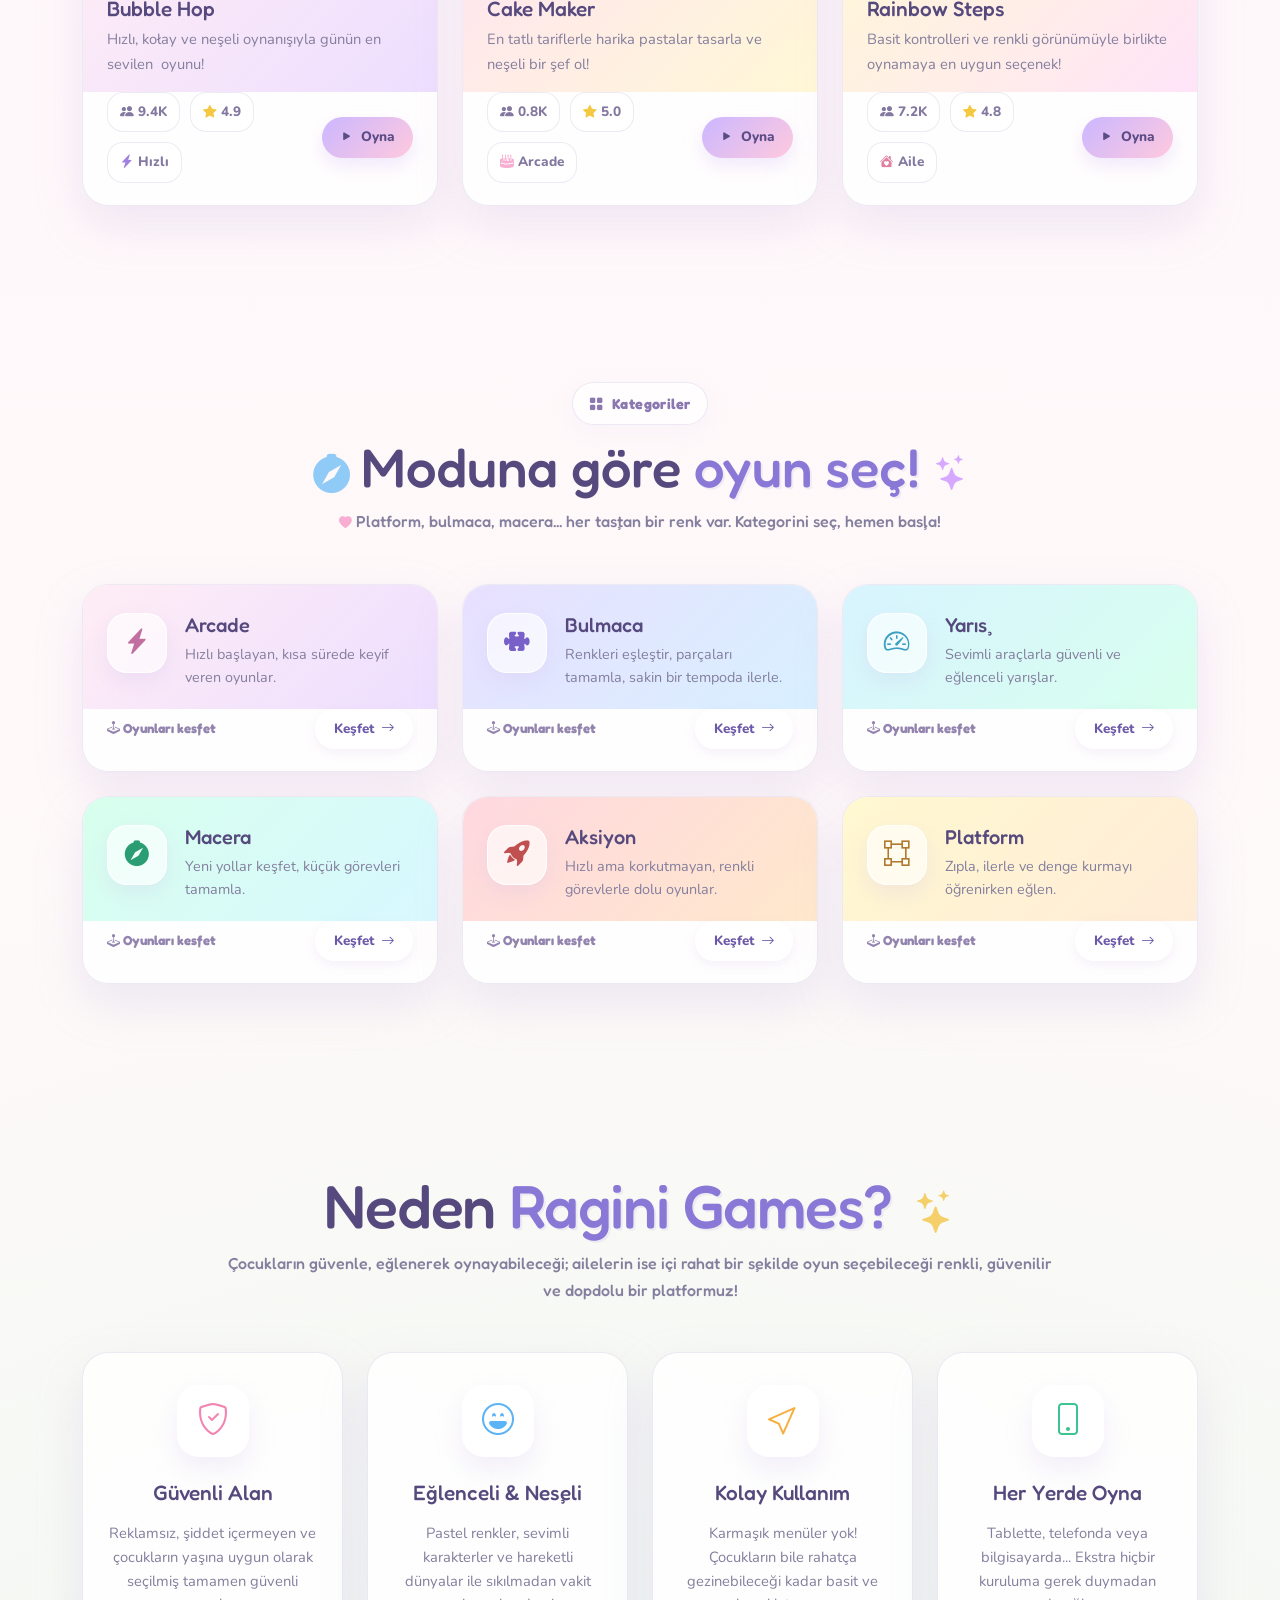
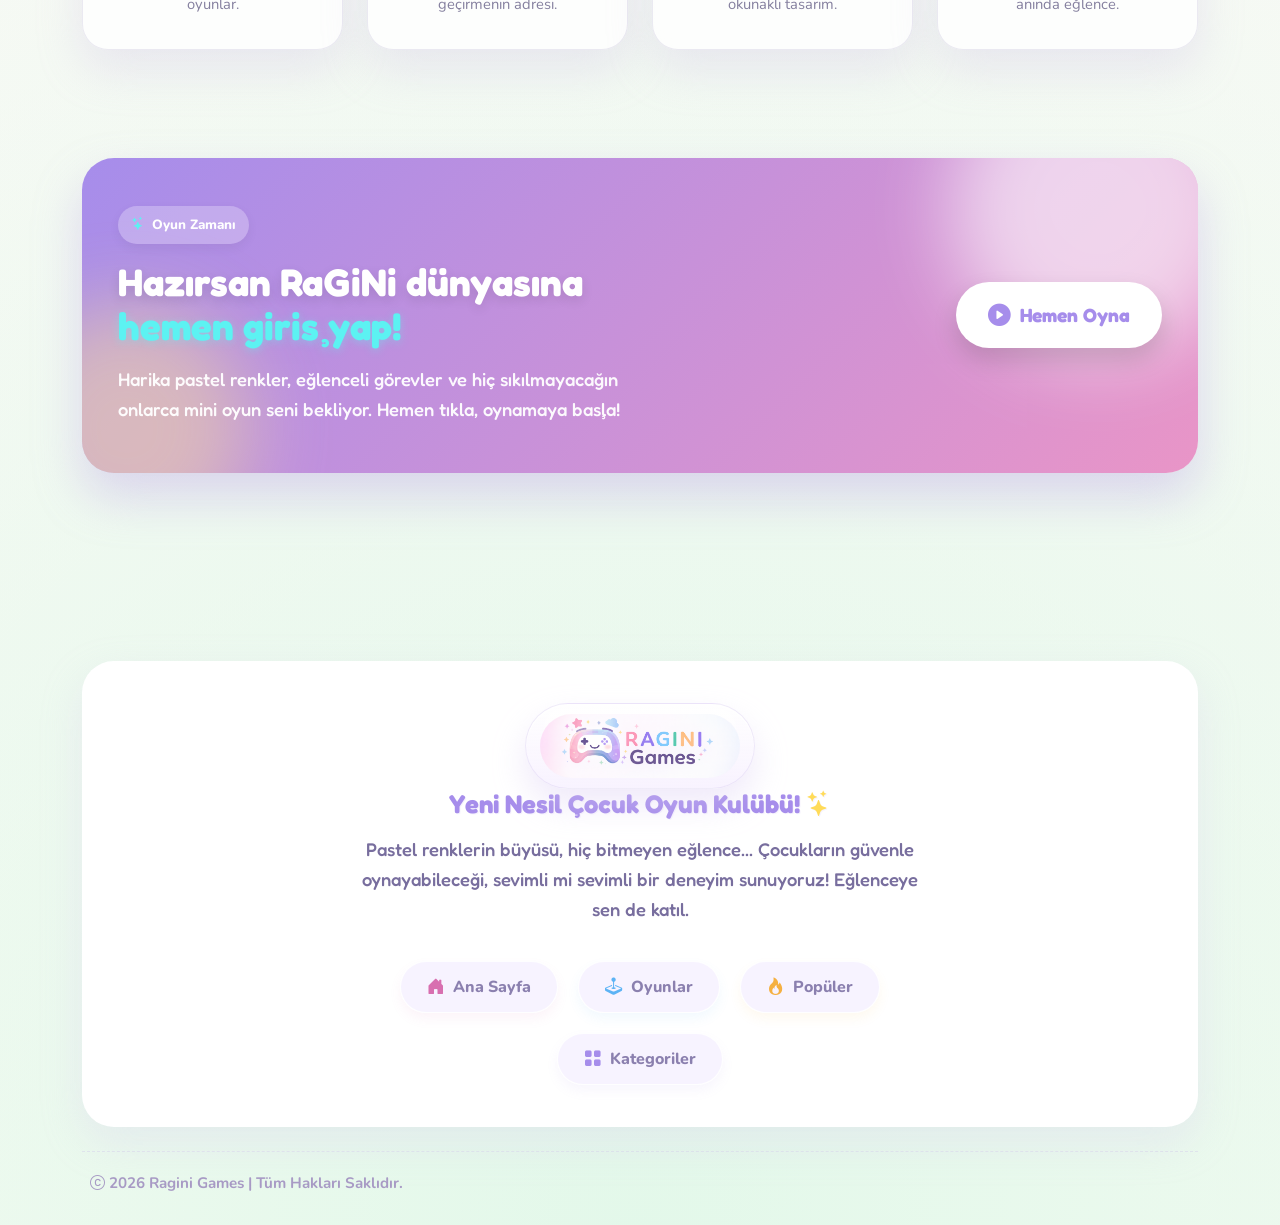
==== commit 09aa525b: "feat: Oyunlar eklendi" ====
--- a/index.html
+++ b/index.html
@@ -1788,27 +1788,28 @@
                     <!-- #2 -->
                     <div class="col-12 col-md-4">
                         <article class="soft-card trend-card">
-                            <div class="trend-card-top" style="background:linear-gradient(135deg,#d8f0ff,#e0ffef);">
-                                <div class="trend-num" style="background:rgba(255,255,255,0.8);color:#4a92c0;">#02</div>
+                            <div class="trend-card-top" style="background:linear-gradient(135deg,#ffe4f1,#fff8d6);">
+                                <div class="trend-num" style="background:rgba(255,255,255,0.8);color:#d66a9a;">#02</div>
                                 <span class="pill"
                                     style="background:rgba(255,255,255,0.72);border-color:transparent;font-size:0.8rem;padding:6px 12px;margin-bottom:10px;display:inline-flex;">
-                                    <i class="bi bi-stars" style="color:#60b0f0;"></i>&nbsp;Yeni Gelen
+                                    <i class="bi bi-stars" style="color:#f7aed0;"></i>&nbsp;Yeni Gelen
                                 </span>
                                 <h3
                                     style="font-family:var(--font-heading);font-size:1.3rem;margin:10px 0 6px;color:var(--heading);">
-                                    Cloud Match</h3>
-                                <p style="color:var(--muted);font-size:0.92rem;line-height:1.65;margin:0;">Rahatlatıcı
-                                    bulmaca yapısı ve pastel bulut kartlarıyla çocuklar tarafından sevilen oyun!</p>
+                                    Cake Maker</h3>
+                                <p style="color:var(--muted);font-size:0.92rem;line-height:1.65;margin:0;">En tatlı
+                                    tariflerle harika pastalar tasarla ve neşeli bir şef ol!</p>
                             </div>
                             <div class="trend-card-bottom">
                                 <div class="trend-stats" style="margin-top:0;">
-                                    <span class="trend-chip"><i class="bi bi-people-fill"></i> 6.8K</span>
+                                    <span class="trend-chip"><i class="bi bi-people-fill"></i> 0.8K</span>
                                     <span class="trend-chip"><i class="bi bi-star-fill" style="color:#f5c842;"></i>
-                                        4.7</span>
-                                    <span class="trend-chip"><i class="bi bi-puzzle-fill" style="color:#60a0e0;"></i>
-                                        Bulmaca</span>
+                                        5.0</span>
+                                    <span class="trend-chip"><i class="bi bi-cake2-fill" style="color:#f7aed0;"></i>
+                                        Arcade</span>
                                 </div>
-                                <a href="#" class="trend-play-btn"><i class="bi bi-play-fill"></i> Oyna</a>
+                                <a href="Pasta_Yapma/index.html" class="trend-play-btn"><i class="bi bi-play-fill"></i>
+                                    Oyna</a>
                             </div>
                         </article>
                     </div>
@@ -2250,7 +2251,49 @@
                 thumbIcon: 'bi-puzzle-fill',
                 rating: '4.9',
                 playCount: '2.1K'
-            }
+            },
+            {
+                id: 'pasta-yapma',
+                title: 'Cake Maker',
+                description: 'Müşterilerin siparişlerine göre en lezzetli ve güzel pastaları hazırla, pastaneni büyüt!',
+                category: 'Arcade',
+                categoryIcon: 'bi-cake2-fill',
+                image: 'assets/cake_maker.png',
+                path: 'Pasta_Yapma/index.html',
+                isNew: true,
+                thumbClass: 'thumb-5',
+                thumbIcon: 'bi-cake2',
+                rating: '5.0',
+                playCount: '0.8K'
+            },
+            {
+                id: 'sos-oyunu',
+                title: 'SOS Master',
+                description: 'Klasik SOS oyununu modern bir tasarımla deneyimle. Arkadaşınla veya bilgisayara karşı oyna!',
+                category: 'Bulmaca',
+                categoryIcon: 'bi-puzzle-fill',
+                image: 'assets/sos_master.png',
+                path: 'SOS_Oyunu/index.html',
+                isNew: true,
+                thumbClass: 'thumb-2',
+                thumbIcon: 'bi-grid-3x3',
+                rating: '4.9',
+                playCount: '1.5K'
+            },
+            {
+                id: 'turkiye-harita-oyunu',
+                title: 'Harita Canavarı',
+                description: 'Türkiye\'nin illerini eğlenceli bir şekilde öğren! Klasik, Orta ve Zor modlarda harita bilginle bir canavara dönüş.',
+                category: 'Bulmaca',
+                categoryIcon: 'bi-puzzle-fill',
+                image: 'assets/harita.png',
+                path: 'Turkiye_Harita_Oyunu/index.html',
+                isNew: true,
+                thumbClass: 'thumb-2',
+                thumbIcon: 'bi-map-fill',
+                rating: '5.0',
+                playCount: '0.3K'
+            },
             /* ── Sonraki oyunları buraya ekle ── */
         ];
 
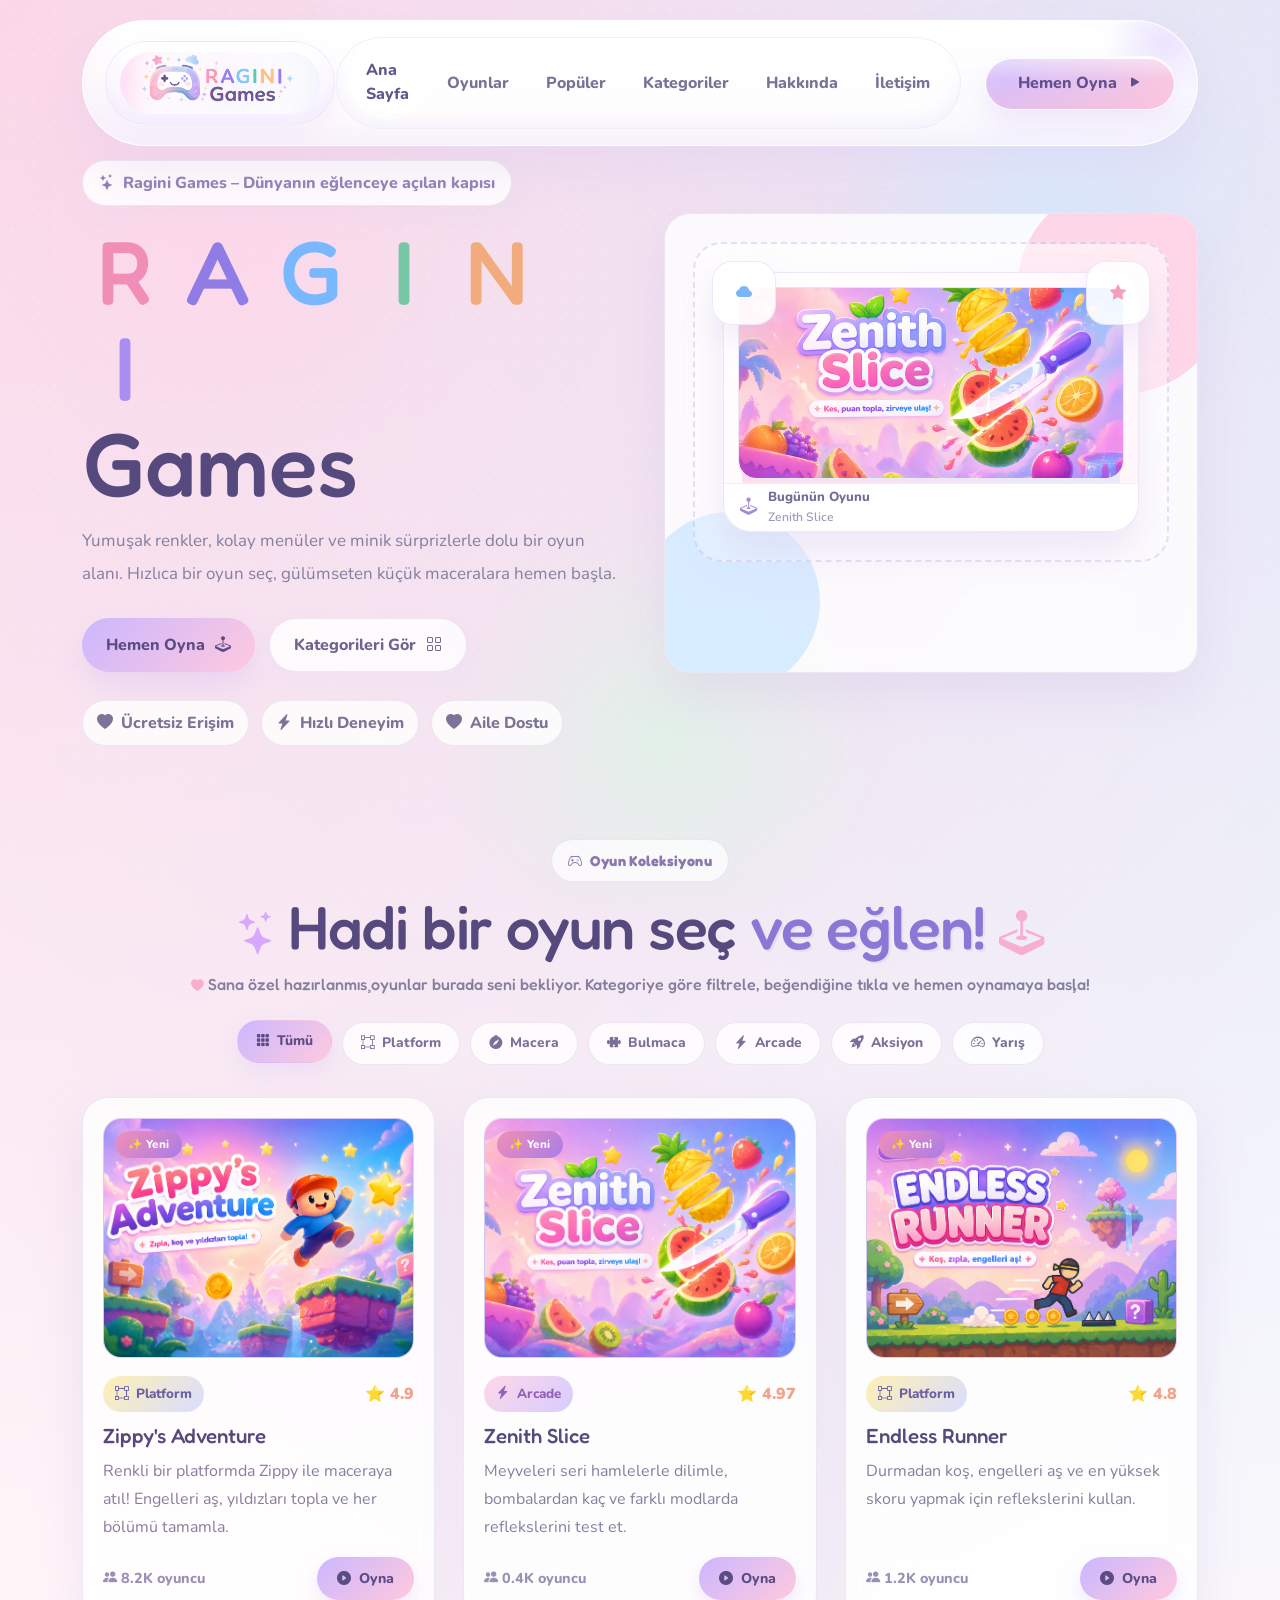
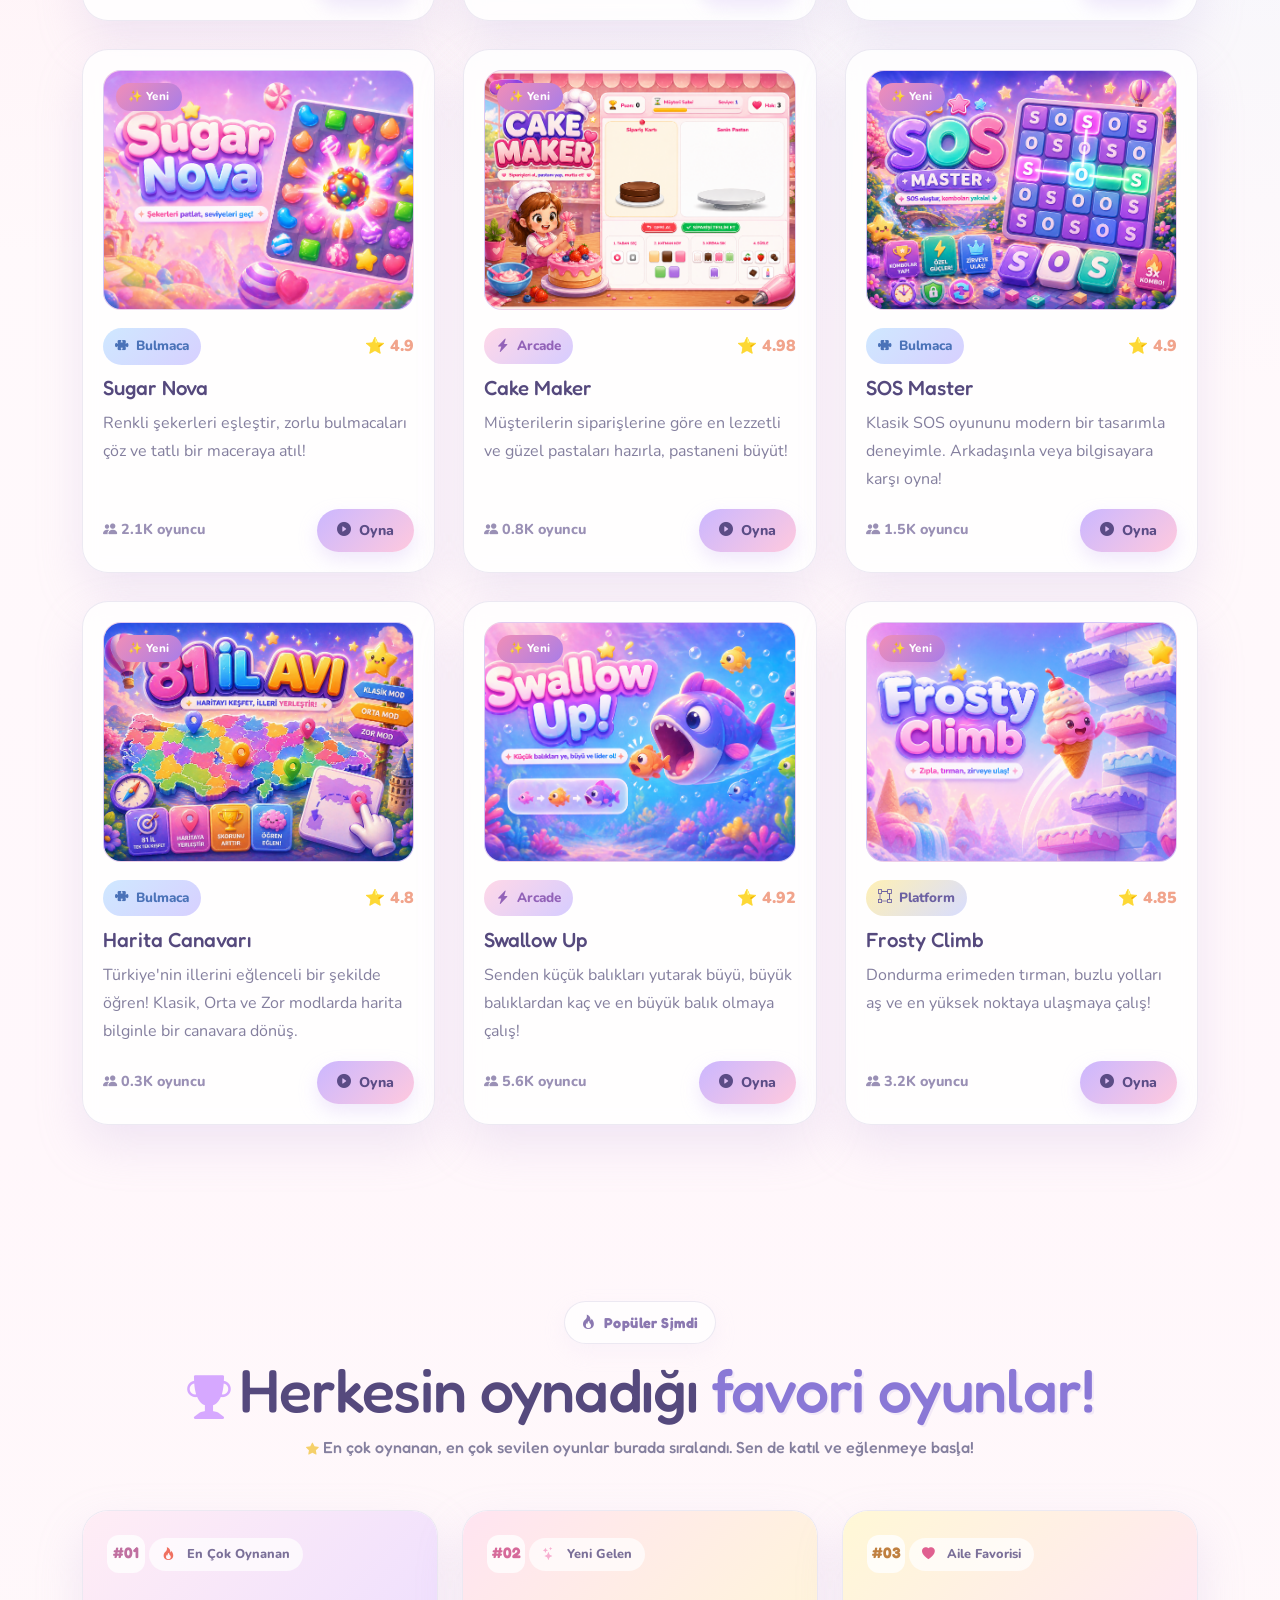
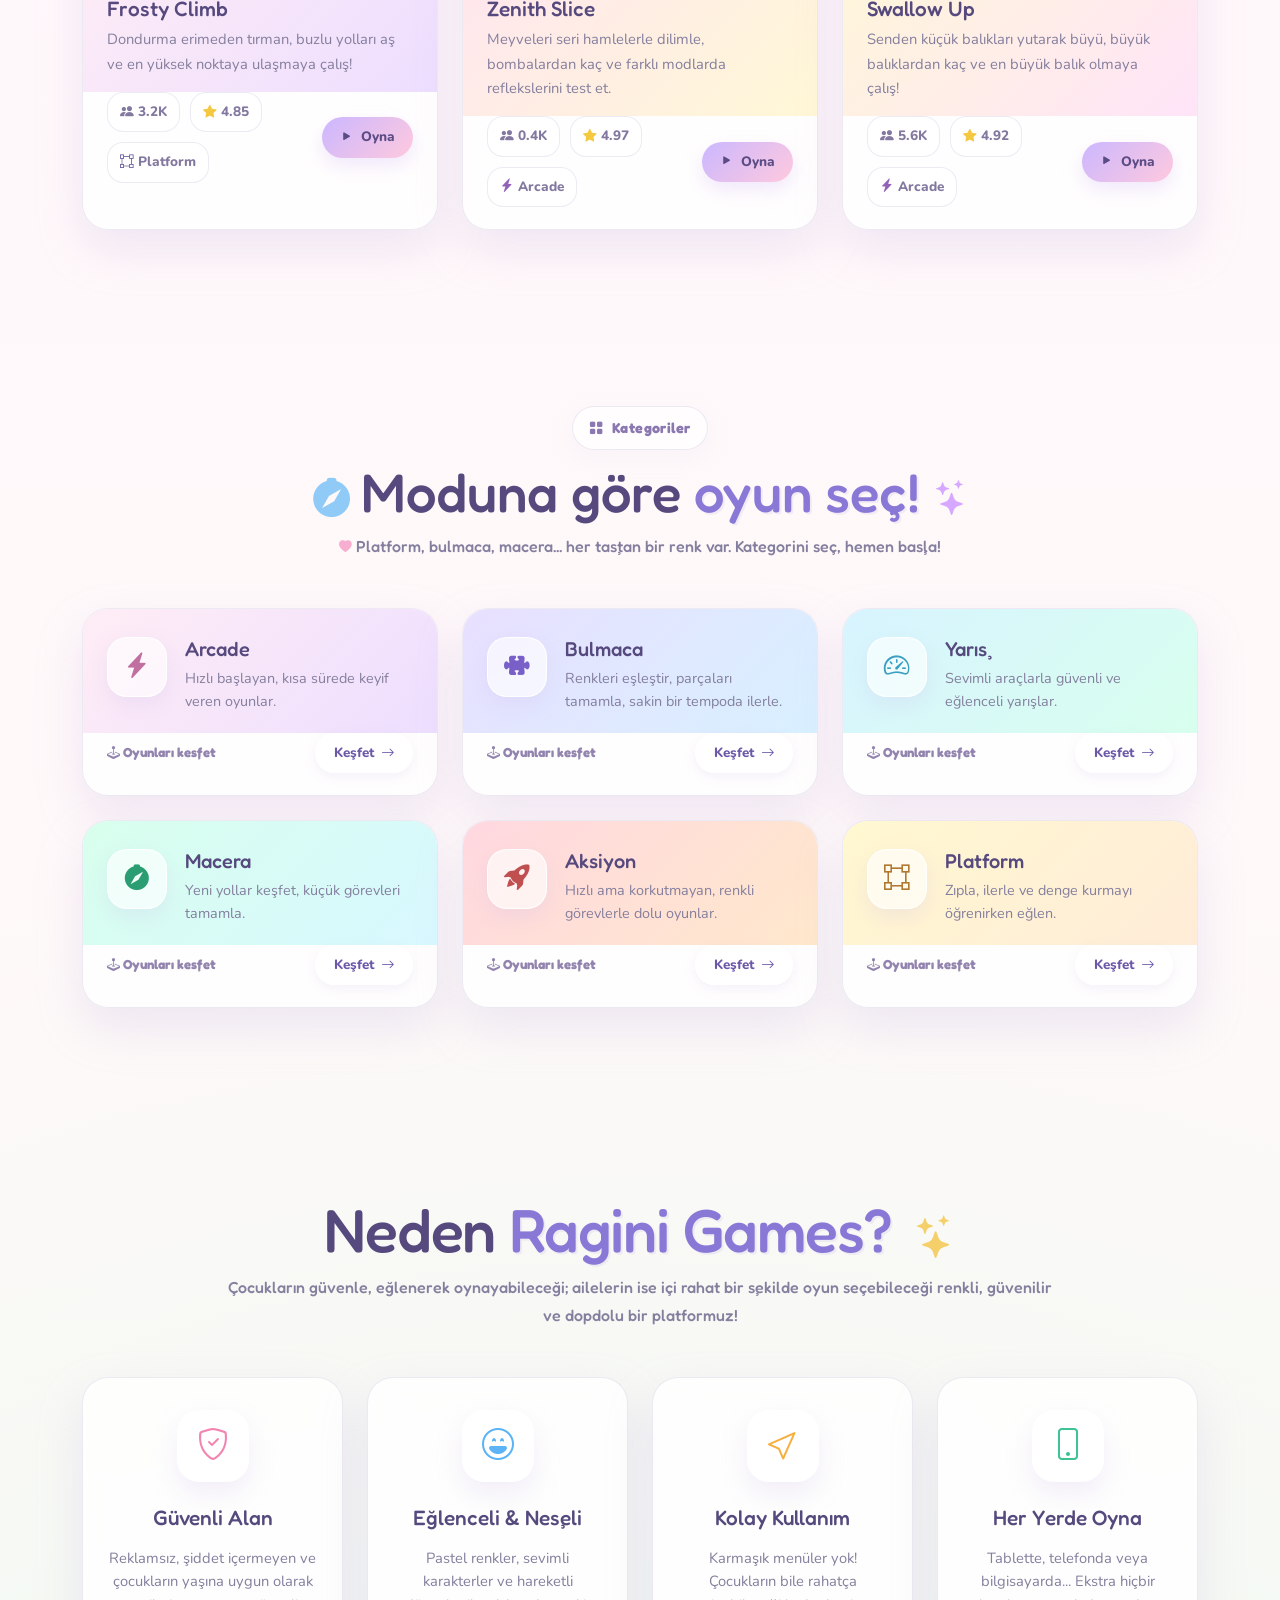
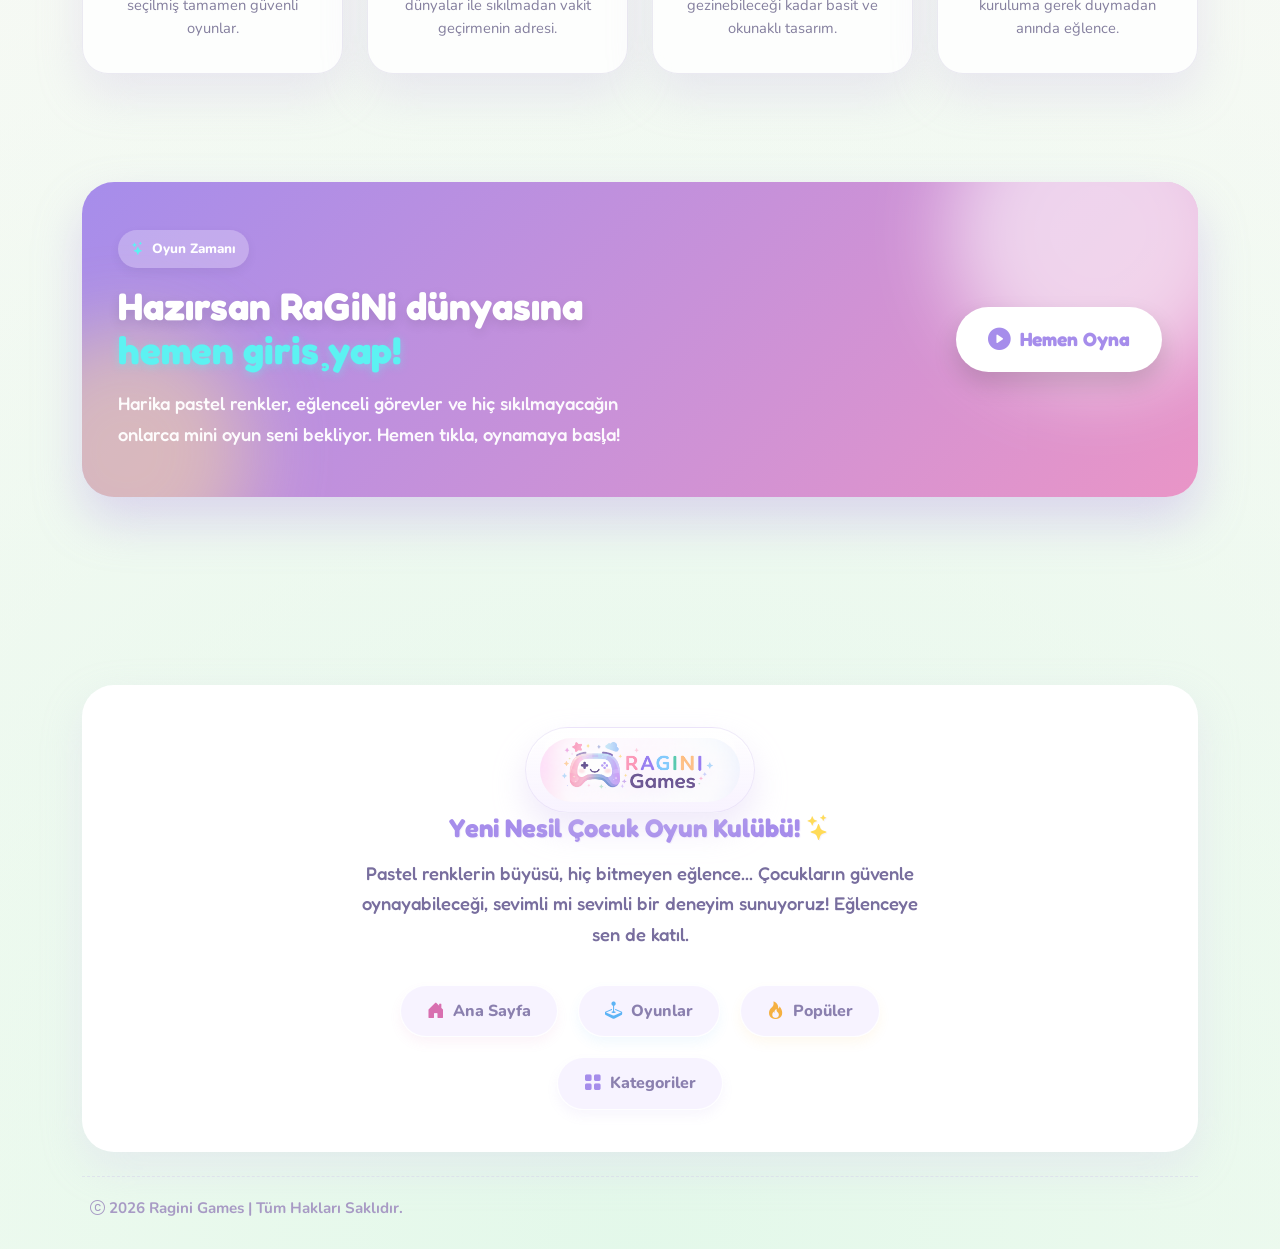
==== commit 6dc9746d: "Feat: Oyunlar eklendi." ====
--- a/index.html
+++ b/index.html
@@ -1754,94 +1754,9 @@
                     </p>
                 </div>
 
-                <!-- Trend Cards Grid -->
-                <div class="row g-4">
-
-                    <!-- #1 -->
-                    <div class="col-12 col-md-4">
-                        <article class="soft-card trend-card">
-                            <div class="trend-card-top" style="background:linear-gradient(135deg,#ffedf5,#eddeff);">
-                                <div class="trend-num" style="background:rgba(255,255,255,0.8);color:#c06fa0;">#01</div>
-                                <span class="pill"
-                                    style="background:rgba(255,255,255,0.72);border-color:transparent;font-size:0.8rem;padding:6px 12px;margin-bottom:10px;display:inline-flex;">
-                                    <i class="bi bi-fire" style="color:#f07060;"></i>&nbsp;En Çok Oynanan
-                                </span>
-                                <h3
-                                    style="font-family:var(--font-heading);font-size:1.3rem;margin:10px 0 6px;color:var(--heading);">
-                                    Bubble Hop</h3>
-                                <p style="color:var(--muted);font-size:0.92rem;line-height:1.65;margin:0;">Hızlı, kołay
-                                    ve neşeli oynanışıyla günün en sevilen &nbsp;oyunu!</p>
-                            </div>
-                            <div class="trend-card-bottom">
-                                <div class="trend-stats" style="margin-top:0;">
-                                    <span class="trend-chip"><i class="bi bi-people-fill"></i> 9.4K</span>
-                                    <span class="trend-chip"><i class="bi bi-star-fill" style="color:#f5c842;"></i>
-                                        4.9</span>
-                                    <span class="trend-chip"><i class="bi bi-lightning-charge-fill"
-                                            style="color:#a080e0;"></i> Hızlı</span>
-                                </div>
-                                <a href="#" class="trend-play-btn"><i class="bi bi-play-fill"></i> Oyna</a>
-                            </div>
-                        </article>
-                    </div>
-
-                    <!-- #2 -->
-                    <div class="col-12 col-md-4">
-                        <article class="soft-card trend-card">
-                            <div class="trend-card-top" style="background:linear-gradient(135deg,#ffe4f1,#fff8d6);">
-                                <div class="trend-num" style="background:rgba(255,255,255,0.8);color:#d66a9a;">#02</div>
-                                <span class="pill"
-                                    style="background:rgba(255,255,255,0.72);border-color:transparent;font-size:0.8rem;padding:6px 12px;margin-bottom:10px;display:inline-flex;">
-                                    <i class="bi bi-stars" style="color:#f7aed0;"></i>&nbsp;Yeni Gelen
-                                </span>
-                                <h3
-                                    style="font-family:var(--font-heading);font-size:1.3rem;margin:10px 0 6px;color:var(--heading);">
-                                    Cake Maker</h3>
-                                <p style="color:var(--muted);font-size:0.92rem;line-height:1.65;margin:0;">En tatlı
-                                    tariflerle harika pastalar tasarla ve neşeli bir şef ol!</p>
-                            </div>
-                            <div class="trend-card-bottom">
-                                <div class="trend-stats" style="margin-top:0;">
-                                    <span class="trend-chip"><i class="bi bi-people-fill"></i> 0.8K</span>
-                                    <span class="trend-chip"><i class="bi bi-star-fill" style="color:#f5c842;"></i>
-                                        5.0</span>
-                                    <span class="trend-chip"><i class="bi bi-cake2-fill" style="color:#f7aed0;"></i>
-                                        Arcade</span>
-                                </div>
-                                <a href="Pasta_Yapma/index.html" class="trend-play-btn"><i class="bi bi-play-fill"></i>
-                                    Oyna</a>
-                            </div>
-                        </article>
-                    </div>
-
-                    <!-- #3 -->
-                    <div class="col-12 col-md-4">
-                        <article class="soft-card trend-card">
-                            <div class="trend-card-top" style="background:linear-gradient(135deg,#fff8d6,#ffe4f8);">
-                                <div class="trend-num" style="background:rgba(255,255,255,0.8);color:#c08040;">#03</div>
-                                <span class="pill"
-                                    style="background:rgba(255,255,255,0.72);border-color:transparent;font-size:0.8rem;padding:6px 12px;margin-bottom:10px;display:inline-flex;">
-                                    <i class="bi bi-heart-fill" style="color:#e06090;"></i>&nbsp;Aile Favorisi
-                                </span>
-                                <h3
-                                    style="font-family:var(--font-heading);font-size:1.3rem;margin:10px 0 6px;color:var(--heading);">
-                                    Rainbow Steps</h3>
-                                <p style="color:var(--muted);font-size:0.92rem;line-height:1.65;margin:0;">Basit
-                                    kontrolleri ve renkli görünümüyle birlikte oynamaya en uygun seçenek!</p>
-                            </div>
-                            <div class="trend-card-bottom">
-                                <div class="trend-stats" style="margin-top:0;">
-                                    <span class="trend-chip"><i class="bi bi-people-fill"></i> 7.2K</span>
-                                    <span class="trend-chip"><i class="bi bi-star-fill" style="color:#f5c842;"></i>
-                                        4.8</span>
-                                    <span class="trend-chip"><i class="bi bi-house-heart-fill"
-                                            style="color:#e080a0;"></i> Aile</span>
-                                </div>
-                                <a href="#" class="trend-play-btn"><i class="bi bi-play-fill"></i> Oyna</a>
-                            </div>
-                        </article>
-                    </div>
-
+                <!-- Trend Cards Grid (dynamically rendered) -->
+                <div class="row g-4" id="trendGrid">
+                    <!-- Filled by JS -->
                 </div>
             </div>
         </section>
@@ -2203,7 +2118,7 @@
                 category: 'Platform',
                 categoryIcon: 'bi-bounding-box',
                 image: 'assets/zippys_adventure_logo.png',
-                path: 'Mario/index.html',
+                path: 'ZippysAdventure/index.html',
                 isNew: true,
                 thumbClass: 'thumb-1',
                 thumbIcon: 'bi-person-running',
@@ -2217,11 +2132,11 @@
                 category: 'Arcade',
                 categoryIcon: 'bi-lightning-charge-fill',
                 image: 'assets/zenith_slice_logo.png',
-                path: 'Zenith Slice/index.html',
+                path: 'ZenithSlice/index.html',
                 isNew: true,
                 thumbClass: 'thumb-4',
                 thumbIcon: 'bi-stars',
-                rating: '5.0',
+                rating: '4.97',
                 playCount: '0.4K'
             },
             {
@@ -2229,7 +2144,7 @@
                 title: 'Endless Runner',
                 description: 'Durmadan koş, engelleri aş ve en yüksek skoru yapmak için reflekslerini kullan.',
                 category: 'Platform',
-                categoryIcon: 'bi-person-running',
+                categoryIcon: 'bi-bounding-box',
                 image: 'assets/EndlessRunner.png',
                 path: 'EndlessRunner/index.html',
                 isNew: true,
@@ -2245,7 +2160,7 @@
                 category: 'Bulmaca',
                 categoryIcon: 'bi-puzzle-fill',
                 image: 'assets/sugar_nova_logo.png',
-                path: 'Sugar_Nova/index.html',
+                path: 'SugarNova/index.html',
                 isNew: true,
                 thumbClass: 'thumb-3',
                 thumbIcon: 'bi-puzzle-fill',
@@ -2253,27 +2168,27 @@
                 playCount: '2.1K'
             },
             {
-                id: 'pasta-yapma',
+                id: 'cake-maker',
                 title: 'Cake Maker',
                 description: 'Müşterilerin siparişlerine göre en lezzetli ve güzel pastaları hazırla, pastaneni büyüt!',
                 category: 'Arcade',
-                categoryIcon: 'bi-cake2-fill',
+                categoryIcon: 'bi-lightning-charge-fill',
                 image: 'assets/cake_maker.png',
-                path: 'Pasta_Yapma/index.html',
+                path: 'CakeMaker/index.html',
                 isNew: true,
                 thumbClass: 'thumb-5',
                 thumbIcon: 'bi-cake2',
-                rating: '5.0',
+                rating: '4.98',
                 playCount: '0.8K'
             },
             {
-                id: 'sos-oyunu',
+                id: 'sos-master',
                 title: 'SOS Master',
                 description: 'Klasik SOS oyununu modern bir tasarımla deneyimle. Arkadaşınla veya bilgisayara karşı oyna!',
                 category: 'Bulmaca',
                 categoryIcon: 'bi-puzzle-fill',
                 image: 'assets/sos_master.png',
-                path: 'SOS_Oyunu/index.html',
+                path: 'SOSMaster/index.html',
                 isNew: true,
                 thumbClass: 'thumb-2',
                 thumbIcon: 'bi-grid-3x3',
@@ -2281,18 +2196,46 @@
                 playCount: '1.5K'
             },
             {
-                id: 'turkiye-harita-oyunu',
+                id: 'turkiye-harita-canavarı',
                 title: 'Harita Canavarı',
                 description: 'Türkiye\'nin illerini eğlenceli bir şekilde öğren! Klasik, Orta ve Zor modlarda harita bilginle bir canavara dönüş.',
                 category: 'Bulmaca',
                 categoryIcon: 'bi-puzzle-fill',
                 image: 'assets/harita.png',
-                path: 'Turkiye_Harita_Oyunu/index.html',
+                path: 'HaritaCanavari/index.html',
                 isNew: true,
                 thumbClass: 'thumb-2',
                 thumbIcon: 'bi-map-fill',
-                rating: '5.0',
+                rating: '4.8',
                 playCount: '0.3K'
+            },
+            {
+                id: 'swallow-up',
+                title: 'Swallow Up',
+                description: 'Senden küçük balıkları yutarak büyü, büyük balıklardan kaç ve en büyük balık olmaya çalış!',
+                category: 'Arcade',
+                categoryIcon: 'bi-lightning-charge-fill',
+                image: 'assets/swallow_up_logo.png',
+                path: 'SwallowUp/index.html',
+                isNew: true,
+                thumbClass: 'thumb-2',
+                thumbIcon: 'bi-map-fill',
+                rating: '4.92',
+                playCount: '5.6K'
+            },
+            {
+                id: 'frosty-climb',
+                title: 'Frosty Climb',
+                description: 'Dondurma erimeden tırman, buzlu yolları aş ve en yüksek noktaya ulaşmaya çalış!',
+                category: 'Platform',
+                categoryIcon: 'bi-bounding-box',
+                image: 'assets/frosty_climb_logo.png',
+                path: 'FrostyClimb/index.html',
+                isNew: true,
+                thumbClass: 'thumb-2',
+                thumbIcon: 'bi-map-fill',
+                rating: '4.85',
+                playCount: '3.2K'
             },
             /* ── Sonraki oyunları buraya ekle ── */
         ];
@@ -2390,9 +2333,112 @@
             }
         }
 
+        /* ── Render Trending Games (3 random from GAMES) ── */
+        function renderTrendingGames() {
+            const grid = document.getElementById('trendGrid');
+            if (!grid || GAMES.length === 0) return;
+
+            const trendBgs = [
+                'linear-gradient(135deg,#ffedf5,#eddeff)',
+                'linear-gradient(135deg,#ffe4f1,#fff8d6)',
+                'linear-gradient(135deg,#fff8d6,#ffe4f8)'
+            ];
+            const numColors = ['#c06fa0', '#d66a9a', '#c08040'];
+            const badges = [
+                { icon: 'bi-fire', color: '#f07060', text: 'En Çok Oynanan' },
+                { icon: 'bi-stars', color: '#f7aed0', text: 'Yeni Gelen' },
+                { icon: 'bi-heart-fill', color: '#e06090', text: 'Aile Favorisi' }
+            ];
+
+            // Shuffle and pick 3
+            const shuffled = [...GAMES].sort(() => Math.random() - 0.5);
+            const picked = shuffled.slice(0, Math.min(3, shuffled.length));
+
+            grid.innerHTML = '';
+            picked.forEach((game, i) => {
+                const cat = CAT_COLORS[game.category] || { bg: 'linear-gradient(135deg,#ffd8e8,#d6ccff)', text: '#7b7099' };
+                const badge = badges[i % badges.length];
+                const col = document.createElement('div');
+                col.className = 'col-12 col-md-4';
+                col.innerHTML = `
+                    <article class="soft-card trend-card">
+                        <div class="trend-card-top" style="background:${trendBgs[i % trendBgs.length]};">
+                            <div class="trend-num" style="background:rgba(255,255,255,0.8);color:${numColors[i % numColors.length]};">#0${i + 1}</div>
+                            <span class="pill" style="background:rgba(255,255,255,0.72);border-color:transparent;font-size:0.8rem;padding:6px 12px;margin-bottom:10px;display:inline-flex;">
+                                <i class="bi ${badge.icon}" style="color:${badge.color};"></i>&nbsp;${badge.text}
+                            </span>
+                            <h3 style="font-family:var(--font-heading);font-size:1.3rem;margin:10px 0 6px;color:var(--heading);">
+                                ${game.title}</h3>
+                            <p style="color:var(--muted);font-size:0.92rem;line-height:1.65;margin:0;">${game.description}</p>
+                        </div>
+                        <div class="trend-card-bottom">
+                            <div class="trend-stats" style="margin-top:0;">
+                                <span class="trend-chip"><i class="bi bi-people-fill"></i> ${game.playCount}</span>
+                                <span class="trend-chip"><i class="bi bi-star-fill" style="color:#f5c842;"></i> ${game.rating}</span>
+                                <span class="trend-chip"><i class="bi ${game.categoryIcon}" style="color:${cat.text};"></i> ${game.category}</span>
+                            </div>
+                            <a href="${game.path}" target="_blank" rel="noopener" class="trend-play-btn"><i class="bi bi-play-fill"></i> Oyna</a>
+                        </div>
+                    </article>`;
+                grid.appendChild(col);
+            });
+        }
+
+        /* ── Category Cards: click to filter + scroll ── */
+        function setupCategoryCards() {
+            const catMap = {
+                'Arcade': 'Arcade',
+                'Bulmaca': 'Bulmaca',
+                'Yarış': 'Yarış',
+                'Macera': 'Macera',
+                'Aksiyon': 'Aksiyon',
+                'Platform': 'Platform'
+            };
+            document.querySelectorAll('#kategoriler .category-card').forEach(card => {
+                const h3 = card.querySelector('h3');
+                if (!h3) return;
+                const catName = h3.textContent.trim();
+                const filterVal = catMap[catName];
+                if (!filterVal) return;
+
+                card.style.cursor = 'pointer';
+                card.addEventListener('click', (e) => {
+                    if (e.target.closest('.cat-explore-btn')) {
+                        e.preventDefault();
+                    }
+                    // Activate the matching filter button
+                    document.querySelectorAll('.cat-filter-btn').forEach(b => b.classList.remove('active'));
+                    const matchBtn = document.querySelector(`.cat-filter-btn[data-cat="${filterVal}"]`);
+                    if (matchBtn) matchBtn.classList.add('active');
+                    // Render filtered games
+                    renderGames(filterVal);
+                    // Scroll to games section
+                    const target = document.getElementById('oyunlar');
+                    if (target) target.scrollIntoView({ behavior: 'smooth', block: 'start' });
+                });
+
+                // Also handle the explore button
+                const exploreBtn = card.querySelector('.cat-explore-btn');
+                if (exploreBtn) {
+                    exploreBtn.addEventListener('click', (e) => {
+                        e.preventDefault();
+                        e.stopPropagation();
+                        document.querySelectorAll('.cat-filter-btn').forEach(b => b.classList.remove('active'));
+                        const matchBtn = document.querySelector(`.cat-filter-btn[data-cat="${filterVal}"]`);
+                        if (matchBtn) matchBtn.classList.add('active');
+                        renderGames(filterVal);
+                        const target = document.getElementById('oyunlar');
+                        if (target) target.scrollIntoView({ behavior: 'smooth', block: 'start' });
+                    });
+                }
+            });
+        }
+
         /* ── Init ── */
         renderGames('all');
         todaysGame();
+        renderTrendingGames();
+        setupCategoryCards();
 
         /* ── Navbar ── */
         const navbar = document.getElementById("siteNavbar");
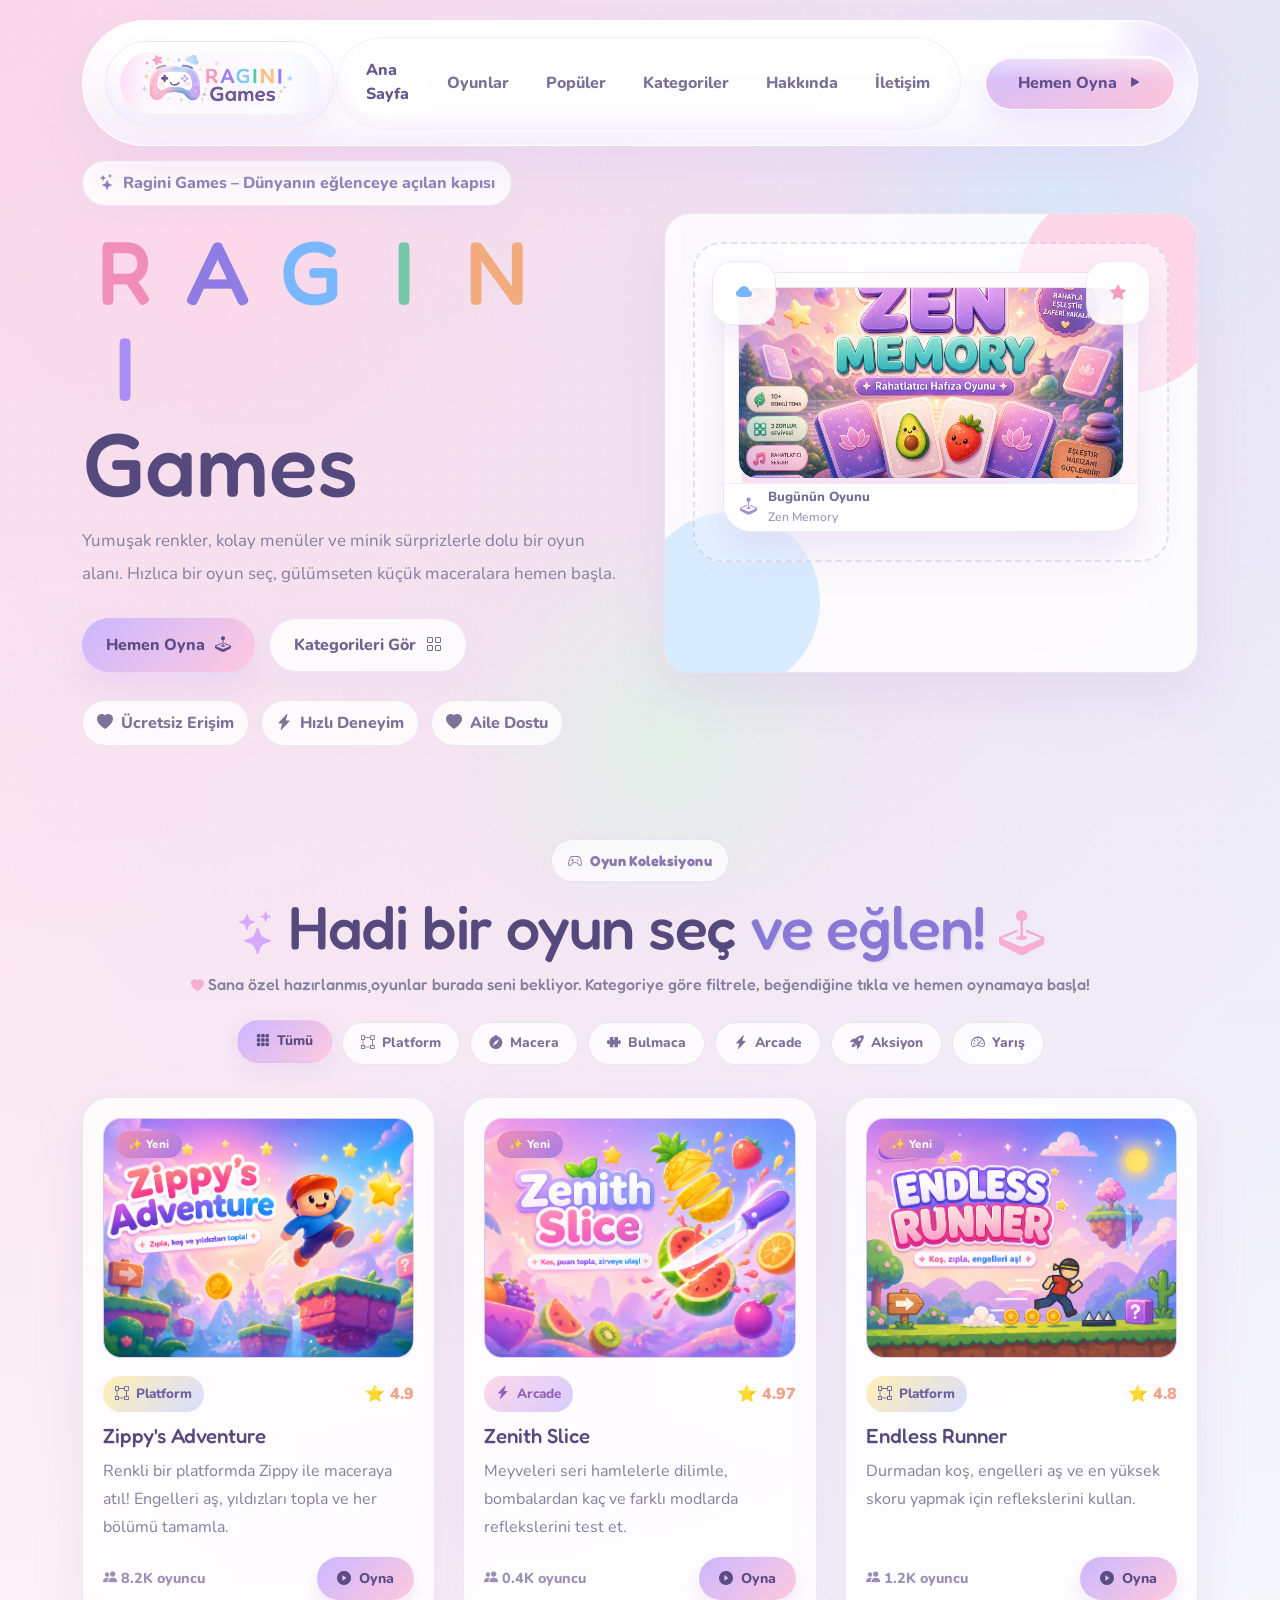
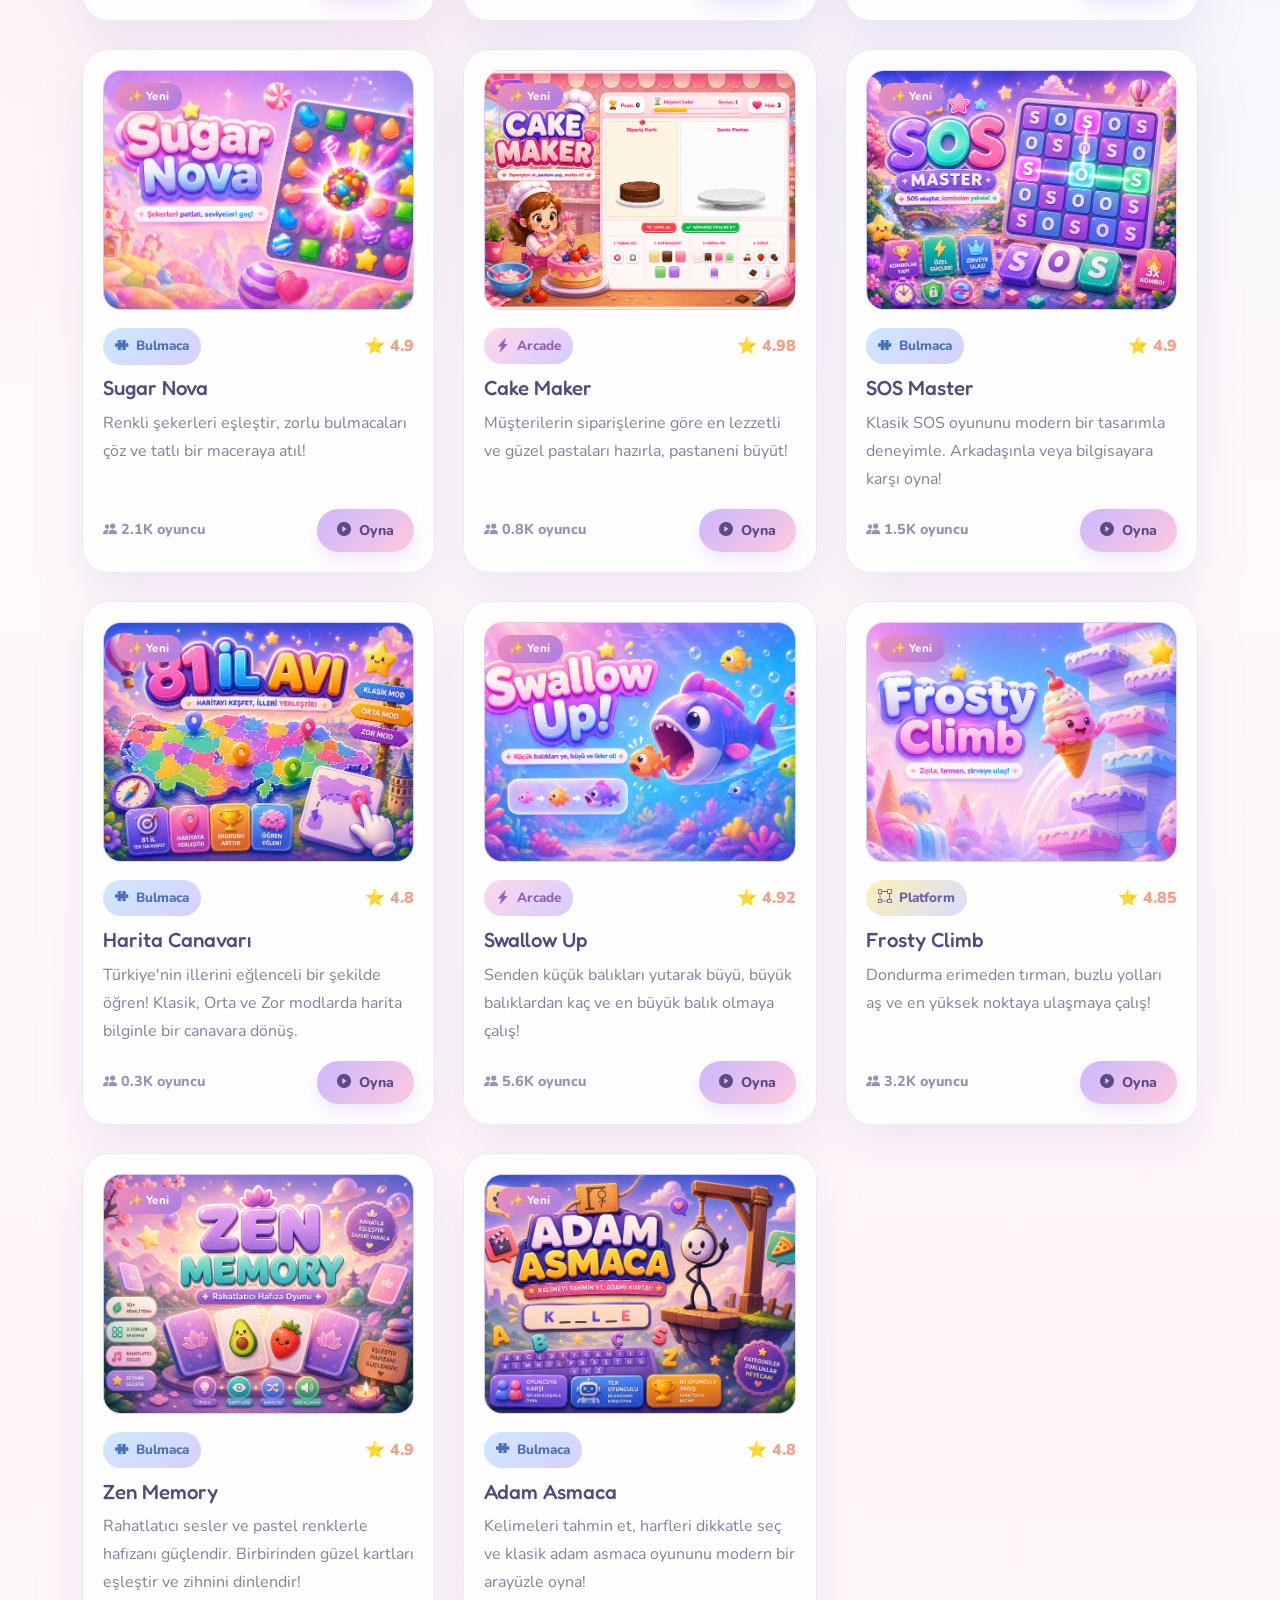
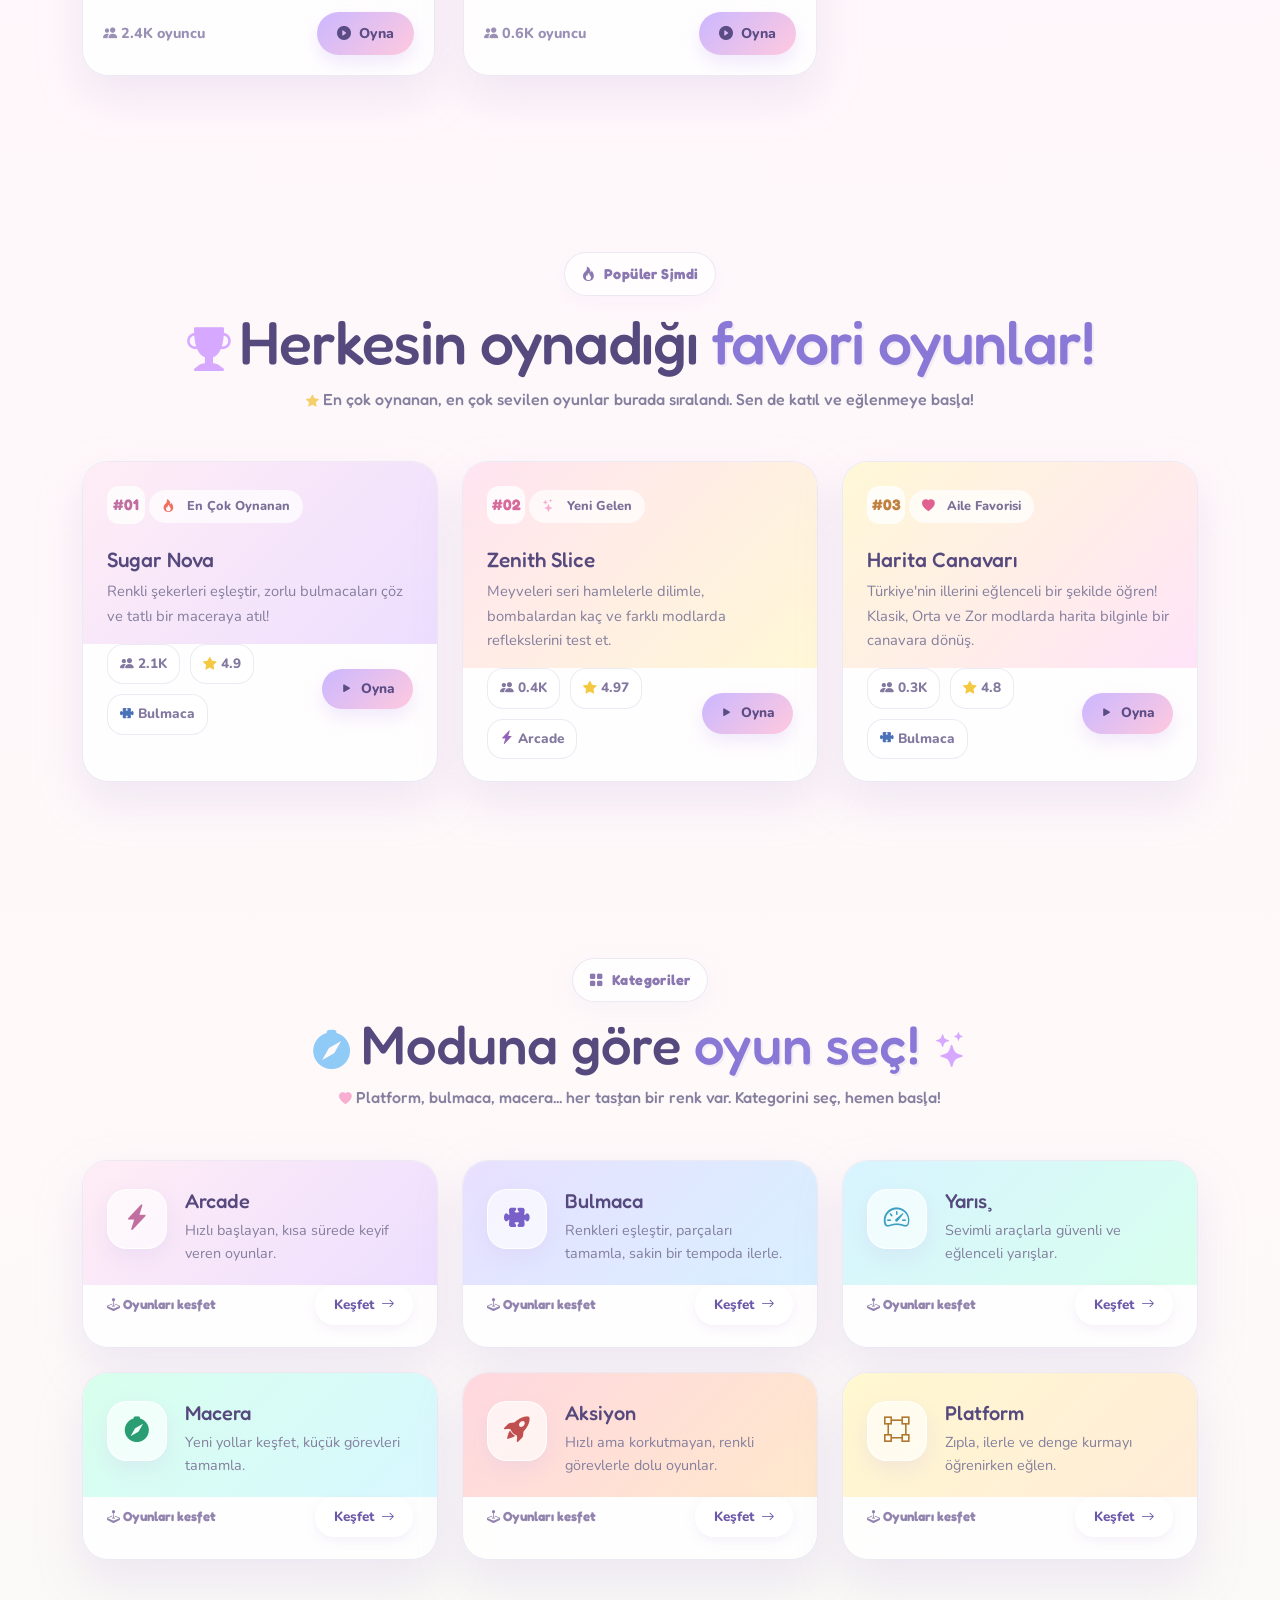
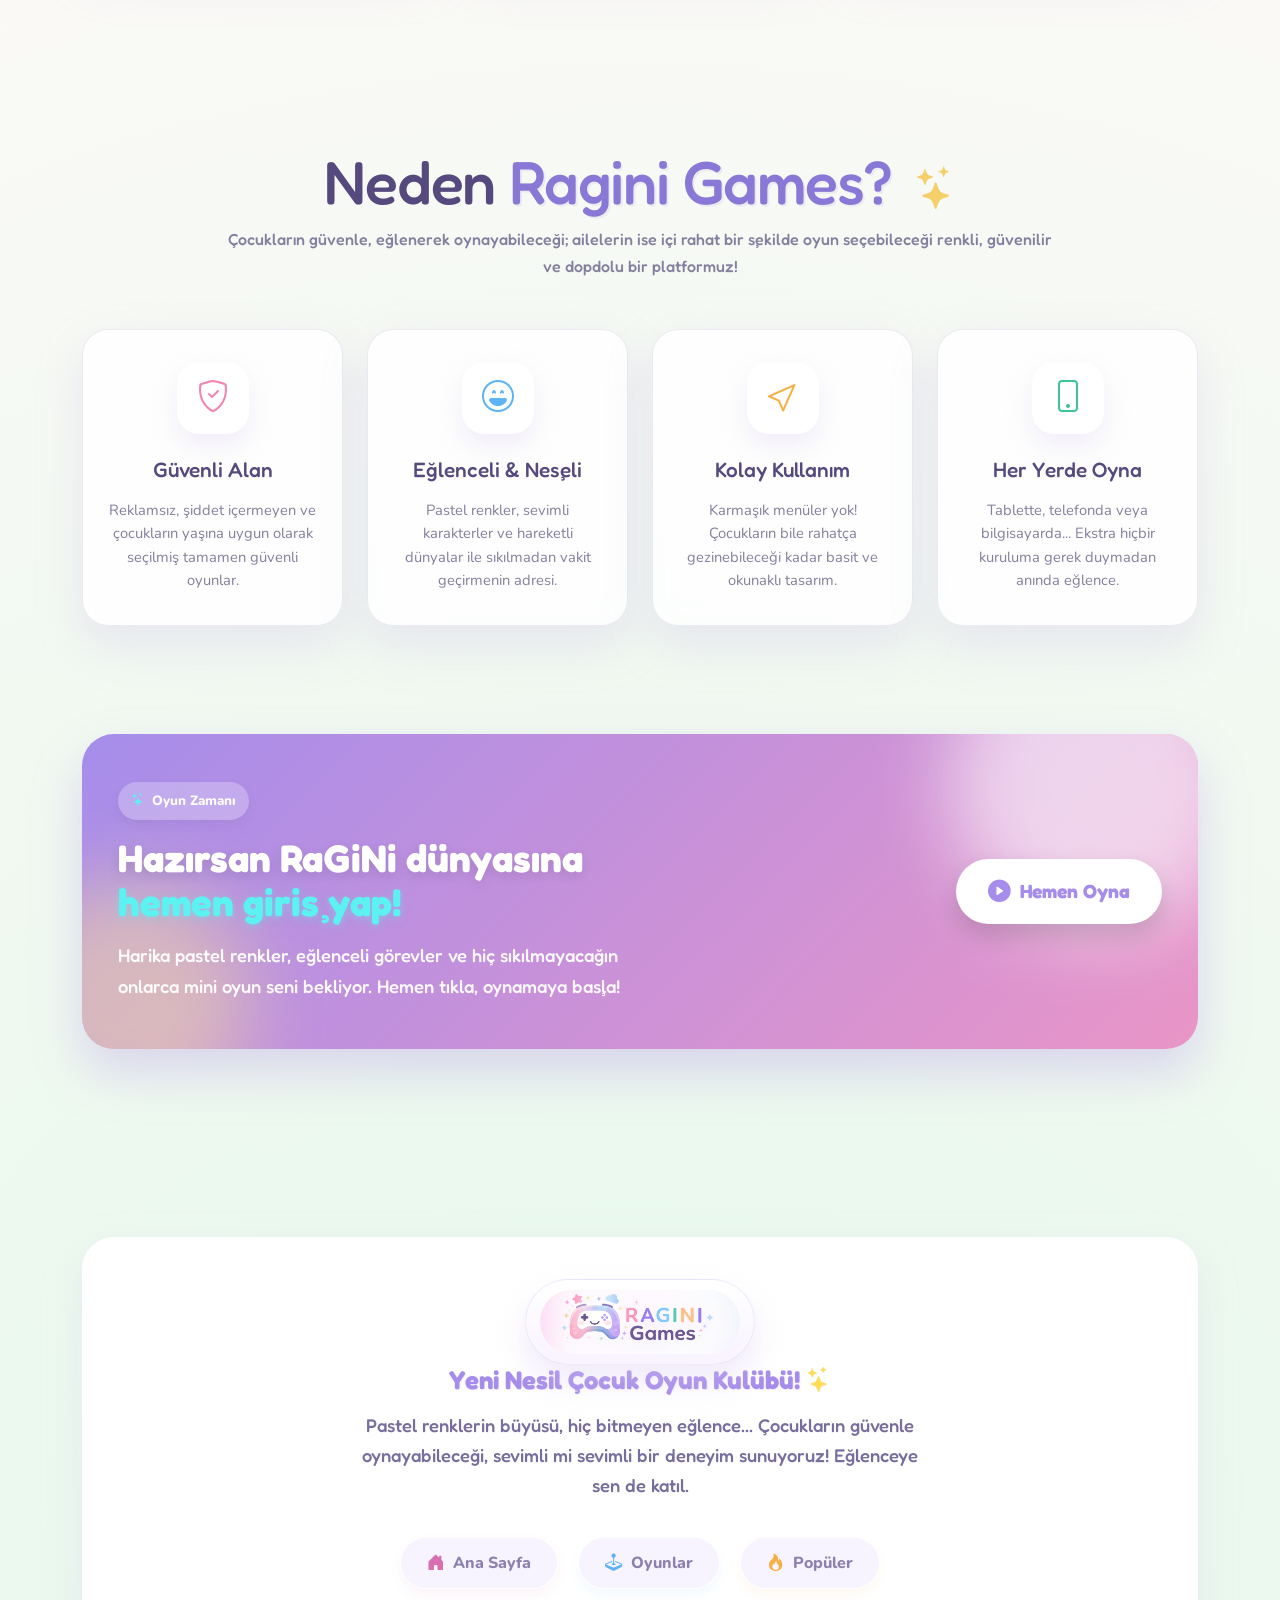
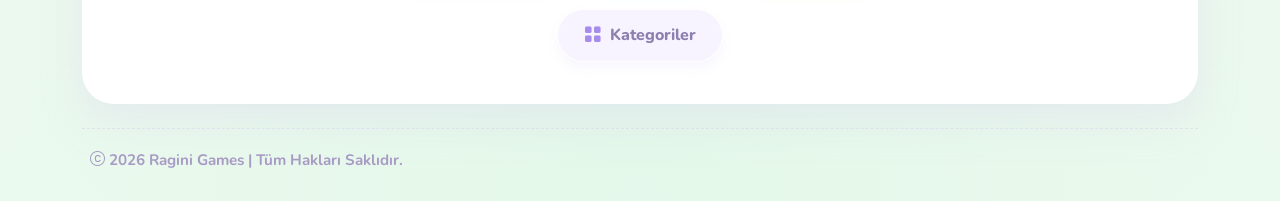
==== commit e76b0984: "feat: Adam asmaca ve hafıza kartı oyunları eklendi." ====
--- a/index.html
+++ b/index.html
@@ -2237,6 +2237,34 @@
                 rating: '4.85',
                 playCount: '3.2K'
             },
+            {
+                id: 'zen-memory-game',
+                title: 'Zen Memory',
+                description: 'Rahatlatıcı sesler ve pastel renklerle hafızanı güçlendir. Birbirinden güzel kartları eşleştir ve zihnini dinlendir!',
+                category: 'Bulmaca',
+                categoryIcon: 'bi-puzzle-fill',
+                image: 'assets/MemoryGame.png',
+                path: 'MemoryGame/index.html',
+                isNew: true,
+                thumbClass: 'thumb-3',
+                thumbIcon: 'bi-images',
+                rating: '4.9',
+                playCount: '2.4K'
+            },
+            {
+                id: 'adam-asmaca',
+                title: 'Adam Asmaca',
+                description: 'Kelimeleri tahmin et, harfleri dikkatle seç ve klasik adam asmaca oyununu modern bir arayüzle oyna!',
+                category: 'Bulmaca',
+                categoryIcon: 'bi-puzzle-fill',
+                image: 'assets/AdamAsmaca.png',
+                path: 'AdamAsmaca/index.html',
+                isNew: true,
+                thumbClass: 'thumb-3',
+                thumbIcon: 'bi-type',
+                rating: '4.8',
+                playCount: '0.6K'
+            },
             /* ── Sonraki oyunları buraya ekle ── */
         ];
 
@@ -2463,4 +2491,4 @@
     </script>
 </body>
 
-</html>+</html>
